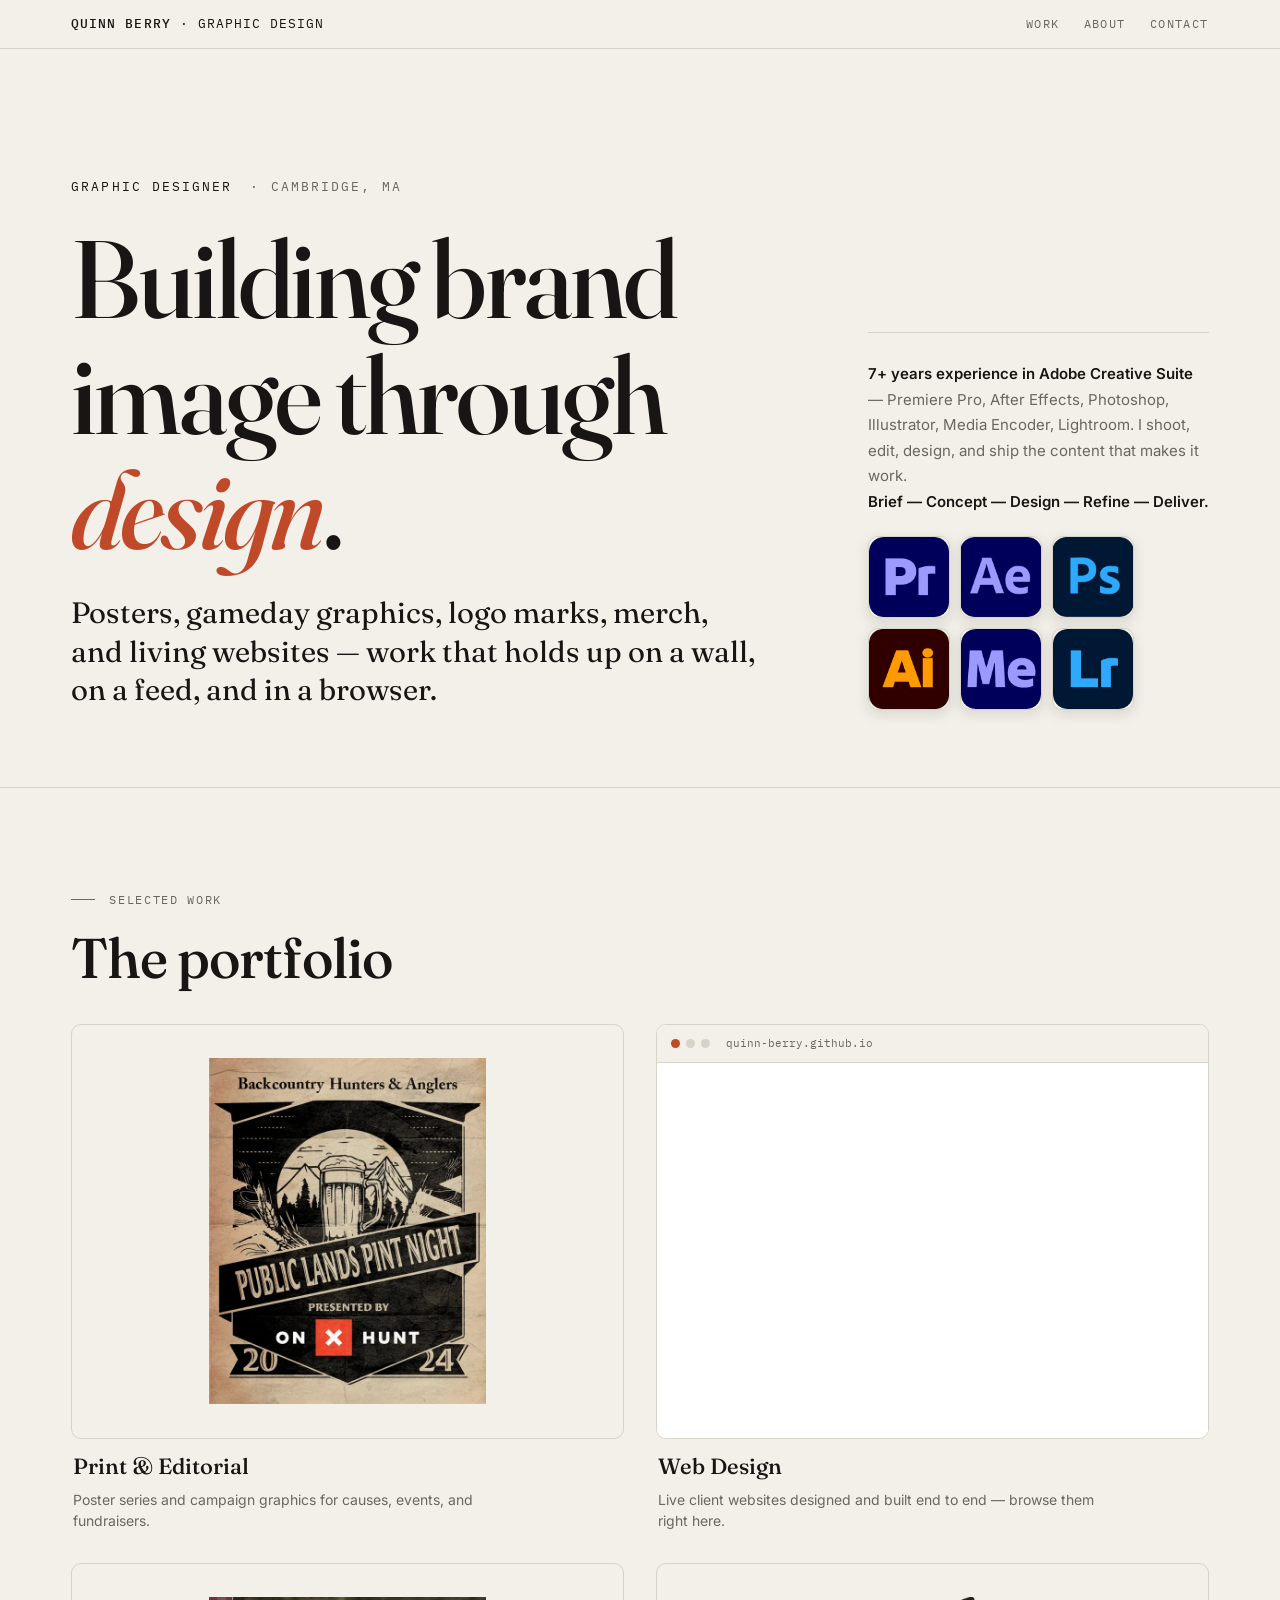
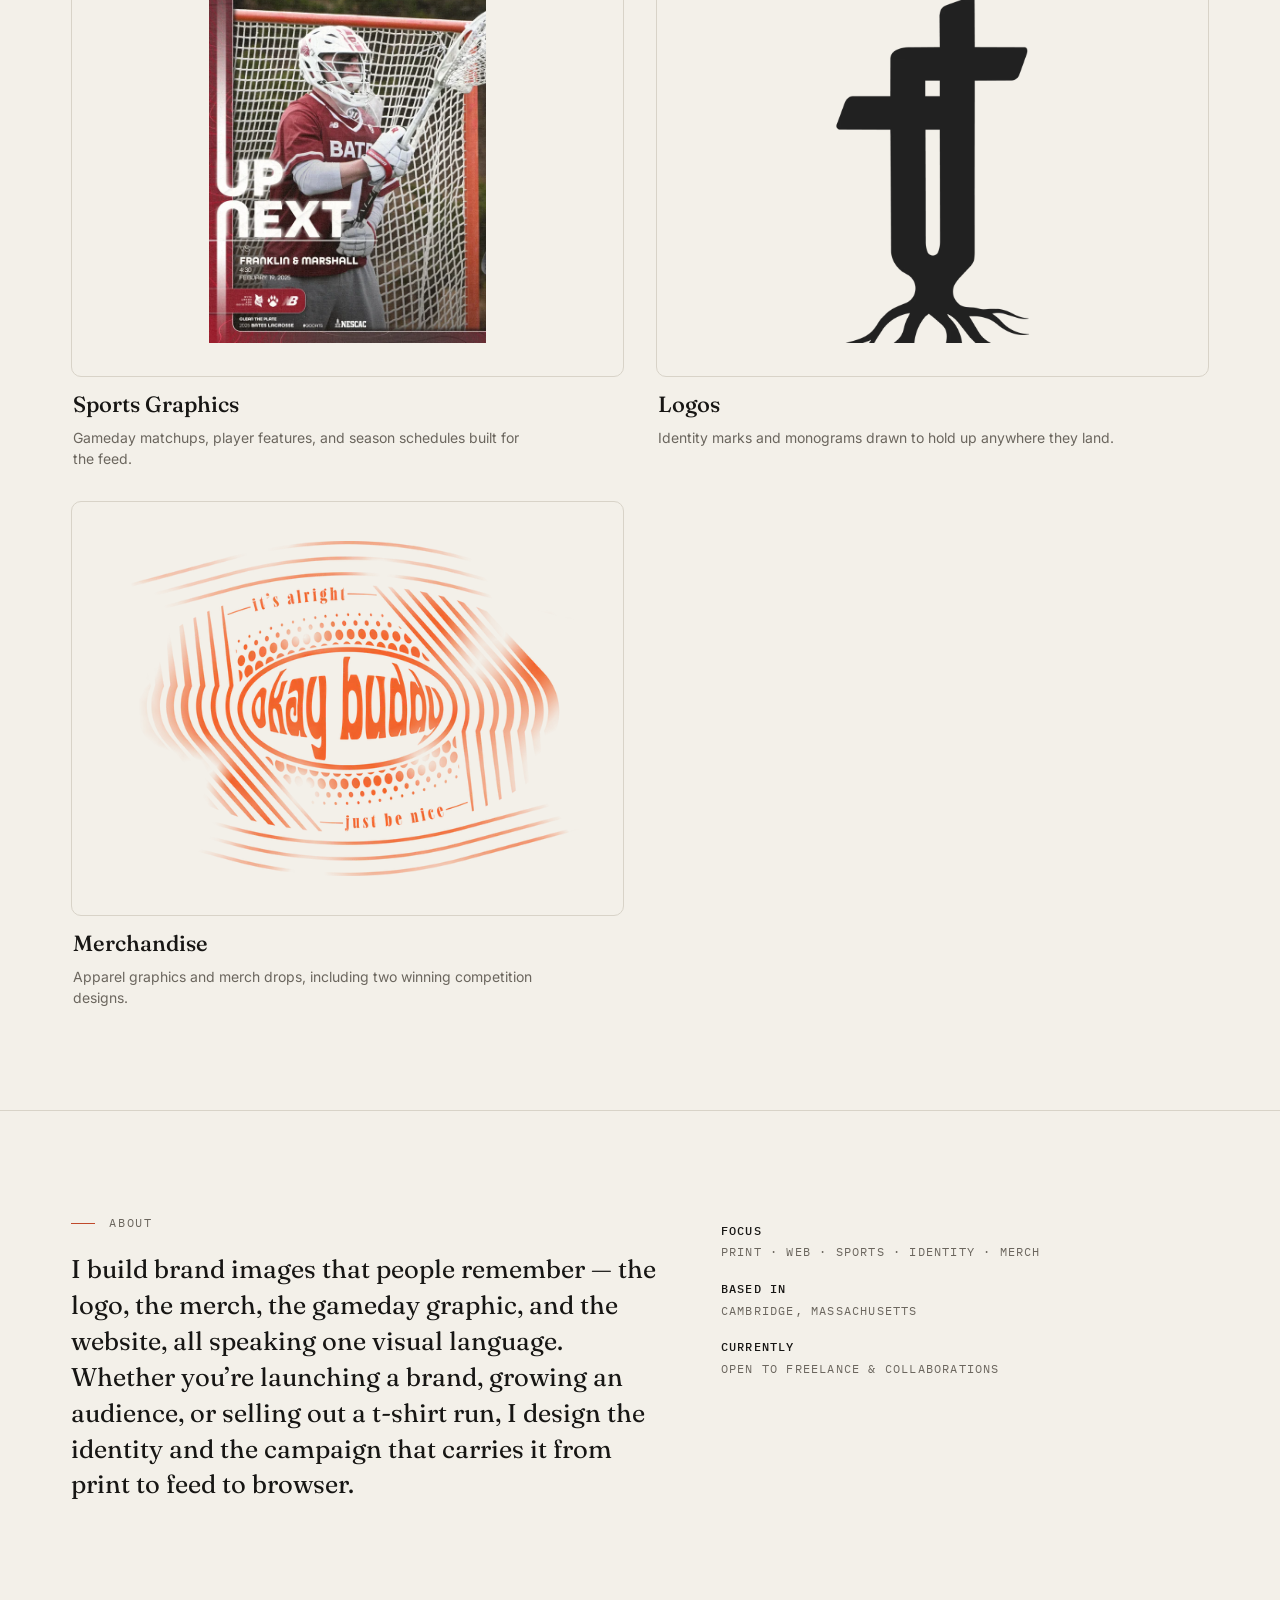
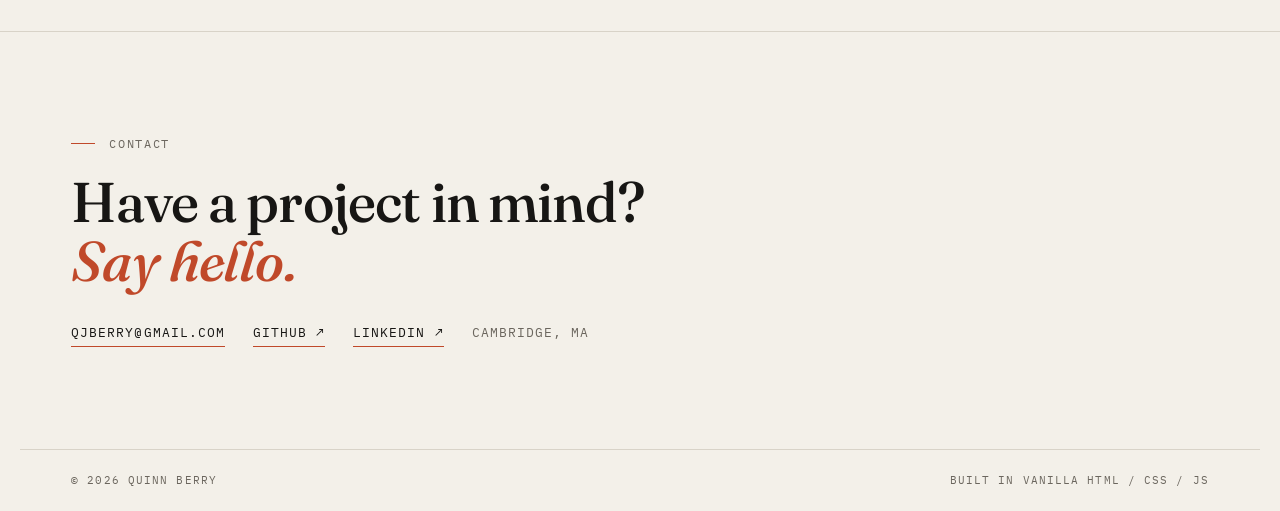
==== index.html @ 754480f3 "Hero panel workflow line describes design process Replaces the social-media line with the design wor" ====
<!doctype html>
<html lang="en">
<head>
<meta charset="utf-8">
<meta name="viewport" content="width=device-width, initial-scale=1">
<title>Quinn Berry — Graphic Design</title>
<meta name="description" content="Graphic design portfolio of Quinn Berry — print &amp; editorial, live websites, sports graphics, logos, and merchandise. Based in Cambridge, MA.">

<meta property="og:type" content="website">
<meta property="og:title" content="Quinn Berry — Graphic Design">
<meta property="og:description" content="Print &amp; editorial, live websites, sports graphics, logos, and merchandise. Based in Cambridge, MA.">
<meta property="og:url" content="https://quinn-berry.github.io/Quinn-Berry-Graphic-Design/">
<meta property="og:image" content="https://quinn-berry.github.io/Quinn-Berry-Graphic-Design/images/03-sports-graphics/sports-gameday-matchup-01.png">
<meta name="twitter:card" content="summary_large_image">

<link rel="icon" href="data:image/svg+xml,%3Csvg xmlns='http://www.w3.org/2000/svg' viewBox='0 0 64 64'%3E%3Crect width='64' height='64' rx='12' fill='%23171614'/%3E%3Ctext x='32' y='44' font-family='Georgia,serif' font-size='36' fill='%23F3F0E9' text-anchor='middle'%3EQ%3C/text%3E%3C/svg%3E">

<link rel="preconnect" href="https://fonts.googleapis.com">
<link rel="preconnect" href="https://fonts.gstatic.com" crossorigin>
<link href="https://fonts.googleapis.com/css2?family=Fraunces:opsz,wght@9..144,400;9..144,500;9..144,600&family=IBM+Plex+Mono:wght@400;500&family=Inter:wght@400;500;600&display=swap" rel="stylesheet">
<link rel="stylesheet" href="css/style.css">
</head>
<body>

<header class="nav">
  <div class="wrap nav__inner">
    <a class="nav__brand" href="#top"><b>Quinn Berry</b><span class="nav__brand-sub"> · Graphic Design</span></a>
    <nav class="nav__links" aria-label="Site">
      <a href="#work">Work</a>
      <a href="#about">About</a>
      <a href="#contact">Contact</a>
    </nav>
  </div>
</header>

<main id="top">

  <section class="hero wrap">
    <div class="hero__intro">
      <p class="hero__tagline"><span>Graphic Designer</span> · Cambridge, MA</p>
      <h1>Building brand image through <em>design</em>.</h1>
      <p class="hero__lede">Posters, gameday graphics, logo marks, merch, and living
      websites — work that holds up on a wall, on a feed, and in a browser.</p>
    </div>

    <aside class="adobe reveal" aria-label="Adobe Creative Suite experience">
      <p class="adobe__text"><strong>7+ years experience in Adobe Creative
      Suite</strong> — Premiere Pro, After Effects, Photoshop, Illustrator, Media
      Encoder, Lightroom. I shoot, edit, design, and ship the content that makes
      it work.<br><strong>Brief — Concept — Design — Refine — Deliver.</strong></p>
      <ul class="adobe__logos">
        <li><img src="assets/adobe/premiere_pro.jpeg" alt="Adobe Premiere Pro" width="82" height="82" loading="lazy"></li>
        <li><img src="assets/adobe/after_effects.jpeg" alt="Adobe After Effects" width="82" height="82" loading="lazy"></li>
        <li><img src="assets/adobe/photoshop.jpeg" alt="Adobe Photoshop" width="82" height="82" loading="lazy"></li>
        <li><img src="assets/adobe/illustrator.jpeg" alt="Adobe Illustrator" width="82" height="82" loading="lazy"></li>
        <li><img src="assets/adobe/media_encoder.jpeg" alt="Adobe Media Encoder" width="82" height="82" loading="lazy"></li>
        <li><img src="assets/adobe/lightroom.jpeg" alt="Adobe Lightroom" width="82" height="82" loading="lazy"></li>
      </ul>
    </aside>
  </section>

  <section class="work" id="work">
    <div class="wrap">
      <p class="eyebrow">Selected Work</p>
      <h2>The portfolio</h2>
      <div class="cat-grid" id="grid"></div>
      <div class="panel" id="category-panel" hidden></div>
    </div>
  </section>

  <section class="about" id="about">
    <div class="wrap about__grid">
      <div>
        <p class="eyebrow">About</p>
        <p class="about__text reveal">I build brand images that people remember —
        the logo, the merch, the gameday graphic, and the website, all speaking
        one visual language. Whether you’re launching a brand, growing an
        audience, or selling out a t-shirt run, I design the identity and the
        campaign that carries it from print to feed to browser.</p>
      </div>
      <div class="about__facts reveal">
        <div><b>Focus</b> Print · Web · Sports · Identity · Merch</div>
        <div><b>Based in</b> Cambridge, Massachusetts</div>
        <div><b>Currently</b> Open to freelance &amp; collaborations</div>
      </div>
    </div>
  </section>

  <section class="contact" id="contact">
    <div class="wrap">
      <p class="eyebrow">Contact</p>
      <h2 class="reveal">Have a project in mind? <em>Say hello.</em></h2>
      <div class="contact__links reveal">
        <a href="mailto:qjberry@gmail.com">qjberry@gmail.com</a>
        <a href="https://github.com/Quinn-Berry" target="_blank" rel="noopener">GitHub ↗</a>
        <a href="https://linkedin.com/in/quinn-berry" target="_blank" rel="noopener">LinkedIn ↗</a>
        <span class="contact__loc">Cambridge, MA</span>
      </div>
    </div>
  </section>

</main>

<footer class="footer wrap">
  <span>© 2026 Quinn Berry</span>
  <span>Built in vanilla HTML / CSS / JS</span>
</footer>

<script src="js/shared.js"></script>
<script src="js/main.js"></script>
</body>
</html>
---- css/style.css ----
/* ============================================================
   Quinn Berry — Graphic Design portfolio
   All colour / type / spacing decisions live in :root.
   ============================================================ */

:root {
  --bg:        #F3F0E9;
  --ink:       #171614;
  --accent:    #C0492A;
  --muted:     #6B665E;
  --hairline:  #D8D3C8;
  --dark-bg:   #14110E;
  --dark-ink:  #EDE7DA;

  --display: "Fraunces", Georgia, serif;
  --body:    "Inter", system-ui, -apple-system, sans-serif;
  --mono:    "IBM Plex Mono", ui-monospace, Menlo, monospace;

  --maxw: 1240px;
  --gutter: clamp(20px, 4vw, 56px);
  --sec-pad: clamp(56px, 8vw, 110px);

  --radius: 10px;
}

*, *::before, *::after { box-sizing: border-box; }

html { scroll-behavior: smooth; }

body {
  margin: 0;
  background: var(--bg);
  color: var(--ink);
  font-family: var(--body);
  font-size: 16px;
  line-height: 1.55;
  -webkit-font-smoothing: antialiased;
  text-rendering: optimizeLegibility;
}

::selection { background: var(--accent); color: var(--bg); }

img { max-width: 100%; display: block; }

a { color: inherit; text-decoration: none; }

a:focus-visible,
button:focus-visible {
  outline: 2px solid var(--accent);
  outline-offset: 3px;
  border-radius: 2px;
}

.wrap {
  max-width: var(--maxw);
  margin: 0 auto;
  padding-left: var(--gutter);
  padding-right: var(--gutter);
}

h1, h2, h3 {
  font-family: var(--display);
  font-weight: 500;
  letter-spacing: -0.015em;
  line-height: 1.05;
  margin: 0;
}

h1 { font-size: clamp(44px, 9vw, 110px); letter-spacing: -0.025em; }
h2 { font-size: clamp(32px, 4.4vw, 56px); }
h3 { font-size: clamp(21px, 2.3vw, 28px); }

p { margin: 0 0 1em; }

.eyebrow {
  font-family: var(--mono);
  font-size: 12px;
  letter-spacing: 0.14em;
  text-transform: uppercase;
  color: var(--muted);
  margin: 0 0 20px;
  display: flex;
  align-items: center;
  gap: 14px;
}

.eyebrow::before {
  content: "";
  display: inline-block;
  width: 24px;
  height: 1px;
  background: var(--accent);
}

/* ---------- nav ---------- */

.nav {
  position: sticky;
  top: 0;
  z-index: 50;
  background: rgba(243, 240, 233, 0.88);
  -webkit-backdrop-filter: blur(10px);
  backdrop-filter: blur(10px);
  border-bottom: 1px solid var(--hairline);
}

.nav__inner {
  display: flex;
  align-items: center;
  justify-content: space-between;
  padding-top: 14px;
  padding-bottom: 14px;
}

.nav__brand {
  font-family: var(--mono);
  font-size: 13px;
  letter-spacing: 0.08em;
  text-transform: uppercase;
}

.nav__brand b { font-weight: 500; }

.nav__links {
  display: flex;
  gap: 24px;
  font-family: var(--mono);
  font-size: 12px;
  letter-spacing: 0.12em;
  text-transform: uppercase;
  color: var(--muted);
}

.nav__links a:hover { color: var(--ink); }

/* ---------- hero ---------- */

.hero {
  padding-top: clamp(56px, 10vw, 130px);
  padding-bottom: clamp(40px, 6vw, 80px);
  display: grid;
  grid-template-columns: minmax(0, 1fr) clamp(290px, 30%, 400px);
  gap: clamp(32px, 5vw, 64px);
  align-items: end;
}

@media (max-width: 900px) {
  .hero { grid-template-columns: 1fr; align-items: start; }
}

.hero__tagline {
  font-family: var(--mono);
  font-size: 13px;
  letter-spacing: 0.16em;
  text-transform: uppercase;
  color: var(--muted);
  margin-bottom: 24px;
  display: flex;
  gap: 18px;
  flex-wrap: wrap;
}

.hero__tagline span { color: var(--ink); }

.hero h1 { margin-bottom: 26px; max-width: 12ch; }

.hero h1 em { font-style: italic; color: var(--accent); }

.hero__lede {
  font-family: var(--display);
  font-size: clamp(20px, 2.3vw, 30px);
  font-weight: 400;
  line-height: 1.32;
  max-width: 36ch;
  margin-bottom: 0;
}

/* ---------- hero: Adobe Creative Suite panel ---------- */

.adobe {
  border-top: 1px solid var(--hairline);
  padding-top: 28px;
}

.adobe__text {
  font-size: 15px;
  line-height: 1.7;
  color: var(--muted);
  margin-bottom: 22px;
}

.adobe__text strong { color: var(--ink); font-weight: 600; }

.adobe__logos {
  display: grid;
  grid-template-columns: repeat(3, 82px);
  gap: 10px;
  margin: 0;
  padding: 0;
  list-style: none;
}

.adobe__logos li {
  width: 82px;
  height: 82px;
  border-radius: 10px;
  overflow: hidden;
  border: 1px solid var(--hairline);
  box-shadow: 0 4px 14px rgba(23, 22, 20, 0.12);
}

.adobe__logos img { width: 100%; height: 100%; object-fit: cover; }

@media (max-width: 400px) {
  .adobe__logos { grid-template-columns: repeat(3, 1fr); }
  .adobe__logos li { width: auto; height: auto; aspect-ratio: 1; }
}

/* ---------- work / category grid ---------- */

.work { padding: var(--sec-pad) 0; border-top: 1px solid var(--hairline); }

.cat-grid {
  display: grid;
  grid-template-columns: repeat(2, 1fr);
  gap: clamp(18px, 2.5vw, 36px);
  margin-top: 36px;
}

@media (max-width: 640px) { .cat-grid { grid-template-columns: 1fr; } }

.cat-tile__btn {
  display: block;
  width: 100%;
  padding: 0;
  background: none;
  border: 0;
  font: inherit;
  color: inherit;
  text-align: left;
  cursor: pointer;
}

.cat-tile__btn .tile__media { aspect-ratio: 4 / 3; }

.cat-tile__btn:hover .tile__media,
.cat-tile__btn.is-open .tile__media { border-color: var(--ink); }

.cat-tile__btn.is-open .tile__media { box-shadow: 0 0 0 1px var(--ink); }

.cat-tile__meta { padding: 10px 2px 0; }

.cat-tile__meta .tile__title { display: block; font-size: 22px; }

.tile__caption {
  display: block;
  color: var(--muted);
  font-size: 14px;
  line-height: 1.5;
  margin-top: 6px;
  max-width: 52ch;
}

.cat-tile__media--web { overflow: hidden; }

.cat-tile__media--web .site-frame {
  position: absolute;
  inset: 0;
  border: 0;
  border-radius: 0;
}

.cat-tile__media--web .site-frame__viewport { height: calc(100% - 36px); }

/* ---------- expandable category panel ---------- */

.panel {
  margin-top: clamp(20px, 3vw, 36px);
  border: 1px solid var(--hairline);
  border-radius: var(--radius);
  padding: clamp(20px, 3.5vw, 44px);
  min-height: 55vh;
  background: rgba(255, 255, 255, 0.35);
}

.panel__head {
  display: flex;
  align-items: baseline;
  justify-content: space-between;
  gap: 16px;
  margin-bottom: clamp(20px, 3vw, 36px);
}

.panel__close {
  font-family: var(--mono);
  font-size: 12px;
  letter-spacing: 0.1em;
  text-transform: uppercase;
  color: var(--muted);
  background: none;
  border: 1px solid var(--hairline);
  border-radius: 999px;
  padding: 7px 14px;
  cursor: pointer;
  transition: color 0.2s ease, border-color 0.2s ease;
}

.panel__close:hover { color: var(--ink); border-color: var(--ink); }

.panel__project { margin: 0 0 clamp(32px, 5vw, 56px); }

.panel__project:last-child { margin-bottom: 0; }

.panel__project h4 {
  font-family: var(--display);
  font-weight: 500;
  font-size: clamp(20px, 2.2vw, 26px);
  margin: 0 0 6px;
}

.panel__project .tile__blurb { font-size: 15px; max-width: 60ch; margin: 0 0 6px; }

.panel__project .visit-link { display: inline-block; margin: 4px 0 10px; }

.panel__project .site-frame { margin-top: 12px; }

.panel__images {
  display: grid;
  grid-template-columns: repeat(auto-fill, minmax(min(300px, 100%), 1fr));
  gap: clamp(12px, 2vw, 22px);
  margin-top: 14px;
}

.panel__images--single { grid-template-columns: minmax(0, 640px); }

/* keep tall portrait pieces from towering over the panel */
.panel__images .gallery__item img {
  max-height: 56vh;
  width: auto;
  max-width: 100%;
  margin: 0 auto;
}

.panel__images--single .gallery__item img { max-height: 70vh; }

/* projects marked pad: true get a margin cushion inside the card */
.panel__images .gallery__item--pad img { max-height: 52vh; }

/* extreme formats inside multi-image panels */
.panel__images .gallery__item--tallratio img { max-height: 28vh; }

.panel__images .gallery__item--wide { grid-column: 1 / -1; }

.panel__images .gallery__item--wide img { width: 100%; max-height: 44vh; object-fit: contain; }

.tile { position: relative; }

.tile__media {
  position: relative;
  border: 1px solid var(--hairline);
  border-radius: var(--radius);
  overflow: hidden;
  aspect-ratio: 4 / 3;
  background: transparent;
  transition: border-color 0.25s ease;
}

.tile:hover .tile__media { border-color: var(--muted); }

.tile__media--dark { background: var(--dark-bg); border-color: var(--dark-bg); }

/* flush covers fill the tile edge-to-edge instead of sitting in the inset */
.tile__media--flush img {
  top: 0;
  left: 0;
  width: 100%;
  height: 100%;
}

.tile__media img {
  position: absolute;
  top: 8%;
  left: 8%;
  width: 84%;
  height: 84%;
  object-fit: contain;
  transition: transform 0.4s ease;
}

.tile:hover .tile__media img,
.cat-tile__btn:hover .tile__media img { transform: scale(1.03); }

.tile__meta {
  display: flex;
  align-items: baseline;
  justify-content: space-between;
  gap: 14px;
  padding: 12px 2px 0;
}

.tile__title {
  font-family: var(--display);
  font-size: 18px;
  font-weight: 500;
}

.tile__cat {
  font-family: var(--mono);
  font-size: 11px;
  letter-spacing: 0.12em;
  text-transform: uppercase;
  color: var(--muted);
  white-space: nowrap;
}

/* ---------- browser-framed live site embeds ---------- */

.site-frame {
  border: 1px solid var(--hairline);
  border-radius: var(--radius);
  overflow: hidden;
  background: #fff;
  transition: border-color 0.25s ease;
}

.cat-tile__btn:hover .site-frame { border-color: var(--muted); }

.site-frame__bar {
  display: flex;
  align-items: center;
  gap: 6px;
  padding: 10px 14px;
  background: var(--bg);
  border-bottom: 1px solid var(--hairline);
}

.site-frame__dot {
  width: 9px;
  height: 9px;
  border-radius: 50%;
  background: var(--hairline);
}

.site-frame__dot:first-child { background: var(--accent); }

.site-frame__url {
  font-family: var(--mono);
  font-size: 11px;
  color: var(--muted);
  margin-left: 10px;
  overflow: hidden;
  text-overflow: ellipsis;
  white-space: nowrap;
}

.site-frame__viewport {
  position: relative;
  overflow: hidden;
  height: clamp(280px, 42vw, 520px);
}

.site-frame__viewport iframe {
  position: absolute;
  top: 0;
  left: 0;
  width: 1280px;
  height: 3200px;
  border: 0;
  pointer-events: none;
  transform-origin: 0 0;
  transform: scale(var(--s, 0.4)) translateY(0);
  transition: transform 2.2s cubic-bezier(0.3, 0, 0.35, 1);
  background: #fff;
}

.cat-tile__btn:hover .site-frame__viewport iframe,
.site-frame--hoverpan:hover .site-frame__viewport iframe {
  transform: scale(var(--s, 0.4)) translateY(calc(var(--pan, 0) * -1px));
}

/* interactive variant (detail page): real scrolling inside the frame */
.site-frame--live .site-frame__viewport { height: min(72vh, 760px); }
.site-frame--live .site-frame__viewport iframe {
  pointer-events: auto;
  transition: none;
}

.site-frame__fallback {
  display: grid;
  place-items: center;
  gap: 8px;
  padding: 48px 24px;
  text-align: center;
  min-height: 280px;
}

.site-frame__fallback p { color: var(--muted); margin: 0; }

.tile--web .tile__meta { align-items: center; }

.tile__blurb {
  color: var(--muted);
  font-size: 14px;
  margin: 4px 0 0;
}

.visit-link {
  font-family: var(--mono);
  font-size: 12px;
  letter-spacing: 0.1em;
  text-transform: uppercase;
  color: var(--ink);
  border-bottom: 1px solid var(--accent);
  padding-bottom: 2px;
  white-space: nowrap;
  position: relative;
  z-index: 1;
}

.visit-link:hover { color: var(--accent); }

/* ---------- about ---------- */

.about { padding: var(--sec-pad) 0; border-top: 1px solid var(--hairline); }

.about__grid {
  display: grid;
  grid-template-columns: 1.2fr 1fr;
  gap: clamp(28px, 5vw, 72px);
  align-items: start;
}

@media (max-width: 760px) { .about__grid { grid-template-columns: 1fr; } }

.about__text {
  font-family: var(--display);
  font-size: clamp(19px, 2vw, 26px);
  line-height: 1.4;
  max-width: 40ch;
}

.about__facts {
  font-family: var(--mono);
  font-size: 12px;
  letter-spacing: 0.1em;
  text-transform: uppercase;
  color: var(--muted);
  display: grid;
  gap: 18px;
  padding-top: 8px;
}

.about__facts b { display: block; color: var(--ink); font-weight: 500; margin-bottom: 3px; }

/* ---------- contact ---------- */

.contact { padding: var(--sec-pad) 0; border-top: 1px solid var(--hairline); }

.contact h2 { max-width: 16ch; margin-bottom: 32px; }

.contact h2 em { font-style: italic; color: var(--accent); }

.contact__links {
  display: flex;
  flex-wrap: wrap;
  gap: 14px 28px;
  font-family: var(--mono);
  font-size: 13px;
  letter-spacing: 0.08em;
  text-transform: uppercase;
}

.contact__links a {
  border-bottom: 1px solid var(--accent);
  padding-bottom: 3px;
}

.contact__links a:hover { color: var(--accent); }

.contact__loc { color: var(--muted); }

/* ---------- footer ---------- */

.footer {
  border-top: 1px solid var(--hairline);
  padding-top: 22px;
  padding-bottom: 22px;
  font-family: var(--mono);
  font-size: 11px;
  letter-spacing: 0.1em;
  text-transform: uppercase;
  color: var(--muted);
  display: flex;
  justify-content: space-between;
  gap: 16px;
  flex-wrap: wrap;
}

/* ---------- project detail page ---------- */

.project-head { padding: clamp(40px, 7vw, 90px) 0 clamp(28px, 4vw, 48px); }

.back-link {
  font-family: var(--mono);
  font-size: 12px;
  letter-spacing: 0.1em;
  text-transform: uppercase;
  color: var(--muted);
  display: inline-block;
  margin-bottom: 28px;
}

.back-link:hover { color: var(--ink); }

.project-head h1 { font-size: clamp(38px, 6.5vw, 84px); max-width: 16ch; }

.project-head .tile__blurb { font-size: 16px; max-width: 60ch; margin-top: 14px; }

.project-head .visit-link { display: inline-block; margin-top: 20px; }

.gallery {
  display: grid;
  gap: clamp(18px, 3vw, 36px);
  padding-bottom: var(--sec-pad);
}

.gallery__item {
  border: 1px solid var(--hairline);
  border-radius: var(--radius);
  overflow: hidden;
  display: grid;
  place-items: center;
}

.gallery__item--dark { background: var(--dark-bg); border-color: var(--dark-bg); }

.gallery__item--pad { padding: clamp(20px, 4vw, 56px); }

/* tall images (full-page captures) scroll inside their box */
.gallery__item--tall { max-height: 80vh; overflow-y: auto; place-items: start; }

.gallery__item img { width: 100%; height: auto; }

.gallery__item--pad img { width: auto; max-width: 100%; max-height: 70vh; }

.project-nav {
  display: flex;
  justify-content: space-between;
  gap: 16px;
  border-top: 1px solid var(--hairline);
  padding: 28px 0 var(--sec-pad);
  font-family: var(--display);
  font-size: clamp(17px, 1.8vw, 22px);
}

.project-nav a:hover { color: var(--accent); }

.project-nav .dir {
  display: block;
  font-family: var(--mono);
  font-size: 11px;
  letter-spacing: 0.12em;
  text-transform: uppercase;
  color: var(--muted);
  margin-bottom: 6px;
}

.project-nav .next { text-align: right; margin-left: auto; }

/* ---------- reveal on scroll ---------- */

.reveal {
  opacity: 0;
  transform: translateY(16px);
  transition: opacity 0.6s ease, transform 0.6s ease;
}

.reveal.is-in { opacity: 1; transform: none; }

@media (prefers-reduced-motion: reduce) {
  html { scroll-behavior: auto; }
  .reveal { opacity: 1; transform: none; transition: none; }
  .site-frame__viewport iframe { transition: none; }
  .tile:hover .tile__media img { transform: none; }
}

/* ---------- small screens ---------- */

@media (max-width: 560px) {
  .nav__brand-sub { display: none; }
}

@media (max-width: 420px) {
  .nav__links { gap: 14px; font-size: 11px; }
  .tile__meta { flex-direction: column; gap: 2px; }
}
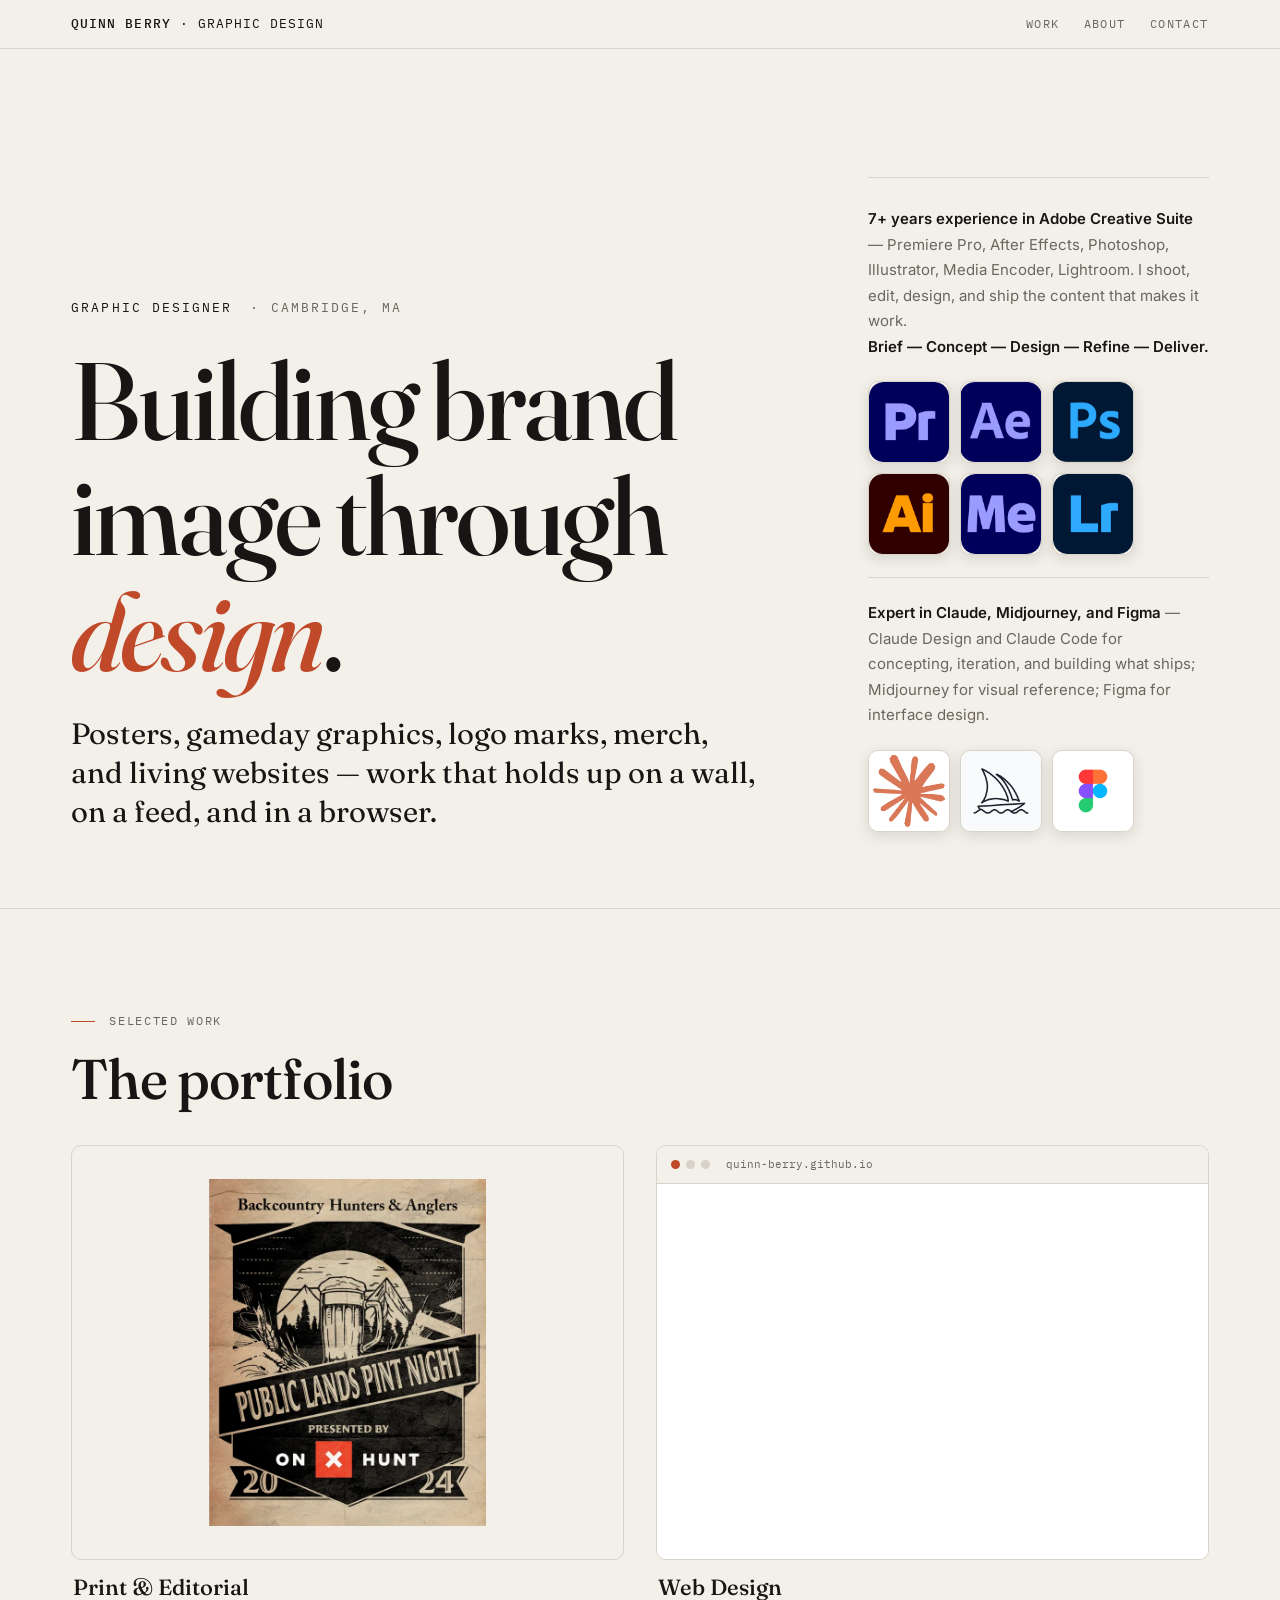
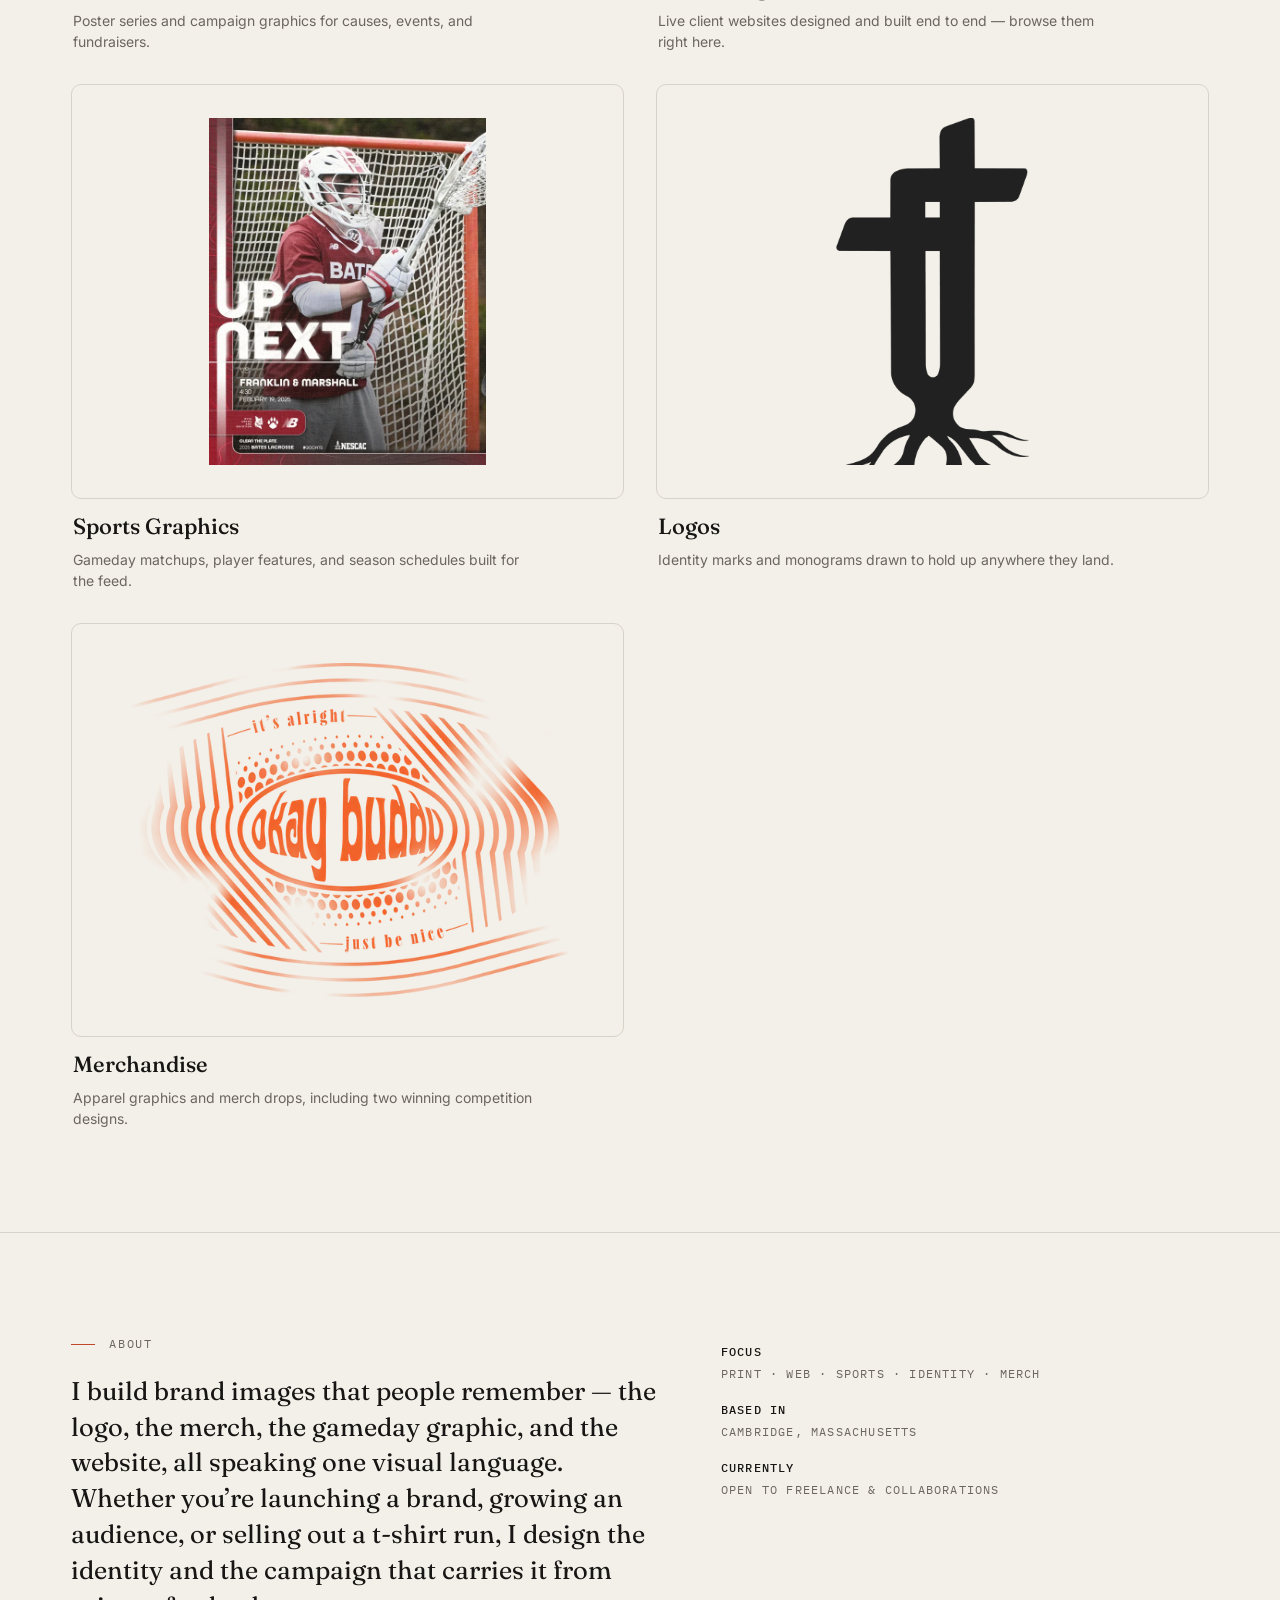
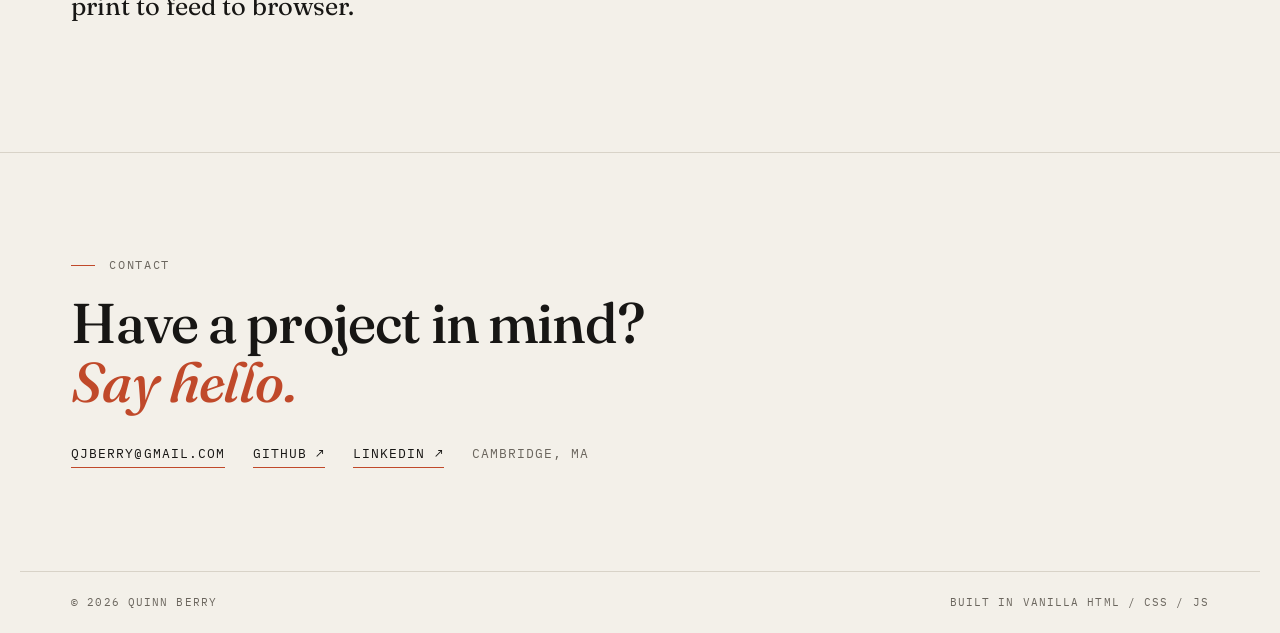
==== commit 59c24f10: "Add Claude, Midjourney and Figma to the tools panel One "Expert in" group under the Adobe row, divid" ====
--- a/index.html
+++ b/index.html
@@ -43,7 +43,7 @@
       websites — work that holds up on a wall, on a feed, and in a browser.</p>
     </div>
 
-    <aside class="adobe reveal" aria-label="Adobe Creative Suite experience">
+    <aside class="adobe reveal" aria-label="Software experience">
       <p class="adobe__text"><strong>7+ years experience in Adobe Creative
       Suite</strong> — Premiere Pro, After Effects, Photoshop, Illustrator, Media
       Encoder, Lightroom. I shoot, edit, design, and ship the content that makes
@@ -56,6 +56,18 @@
         <li><img src="assets/adobe/media_encoder.jpeg" alt="Adobe Media Encoder" width="82" height="82" loading="lazy"></li>
         <li><img src="assets/adobe/lightroom.jpeg" alt="Adobe Lightroom" width="82" height="82" loading="lazy"></li>
       </ul>
+
+      <div class="adobe__group">
+        <p class="adobe__text"><strong>Expert in Claude, Midjourney, and
+        Figma</strong> — Claude Design and Claude Code for concepting, iteration,
+        and building what ships; Midjourney for visual reference; Figma for
+        interface design.</p>
+        <ul class="adobe__logos">
+          <li><img src="assets/tools/claude.png" alt="Claude" width="82" height="82" loading="lazy"></li>
+          <li><img src="assets/tools/midjourney.png" alt="Midjourney" width="82" height="82" loading="lazy"></li>
+          <li><img src="assets/tools/figma.png" alt="Figma" width="82" height="82" loading="lazy"></li>
+        </ul>
+      </div>
     </aside>
   </section>
 
--- a/css/style.css
+++ b/css/style.css
@@ -210,6 +210,14 @@
 }
 
 .adobe__logos img { width: 100%; height: 100%; object-fit: cover; }
+
+/* Each further toolset is divided off by the same hairline that opens the
+   panel, so the three read as one stack rather than three separate cards. */
+.adobe__group {
+  border-top: 1px solid var(--hairline);
+  margin-top: 22px;
+  padding-top: 22px;
+}
 
 @media (max-width: 400px) {
   .adobe__logos { grid-template-columns: repeat(3, 1fr); }
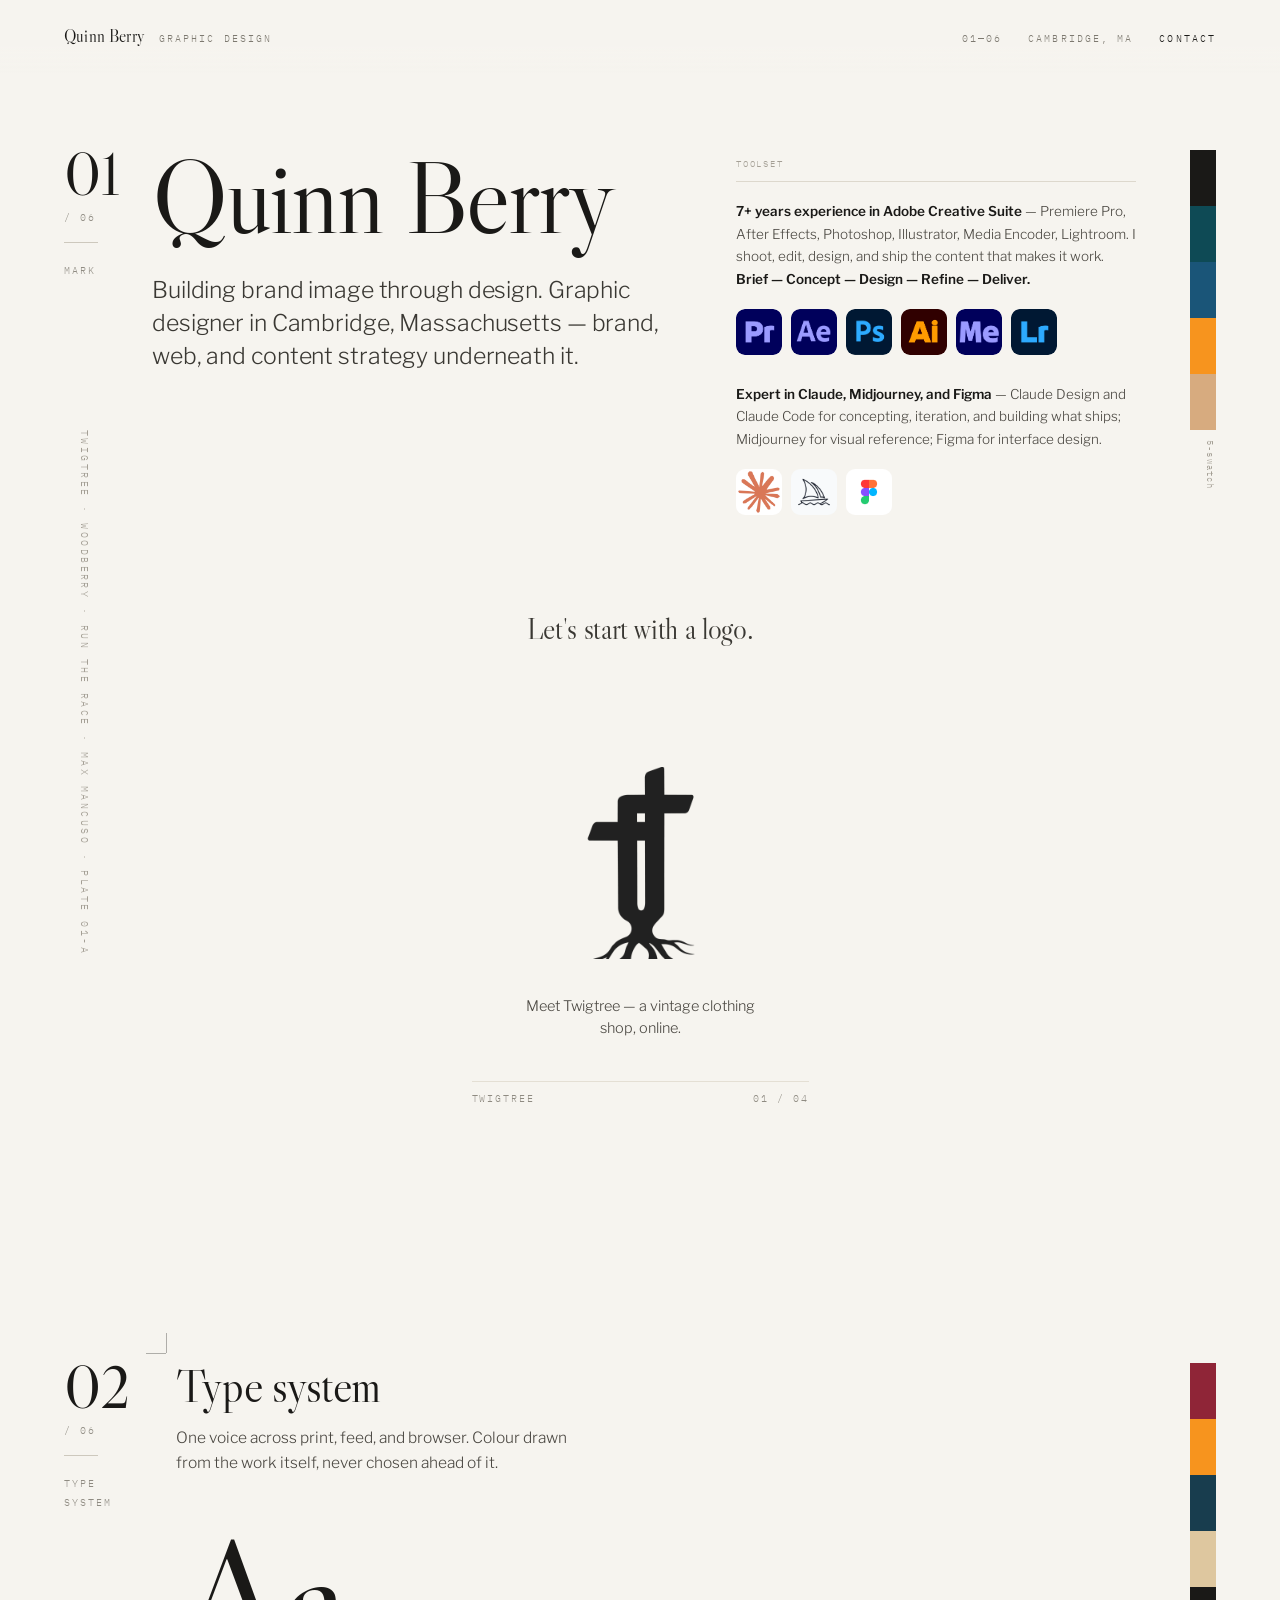
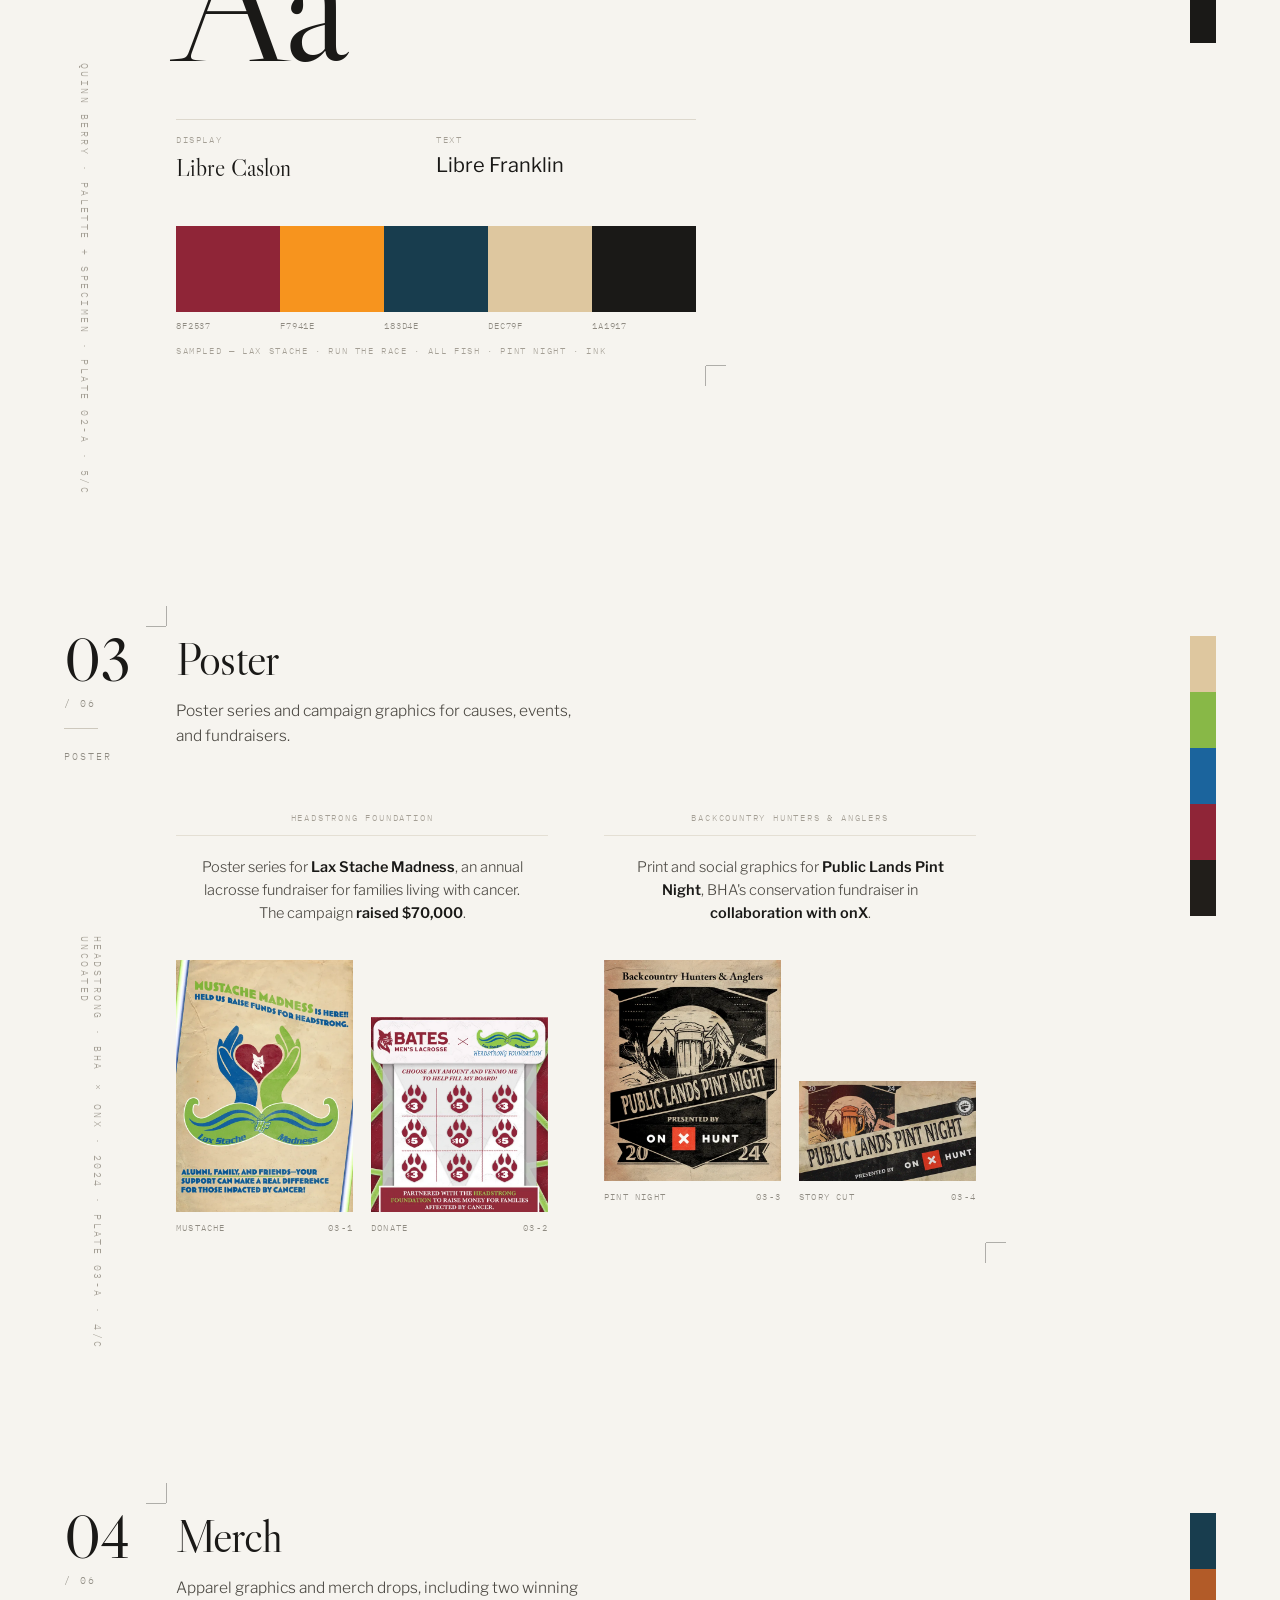
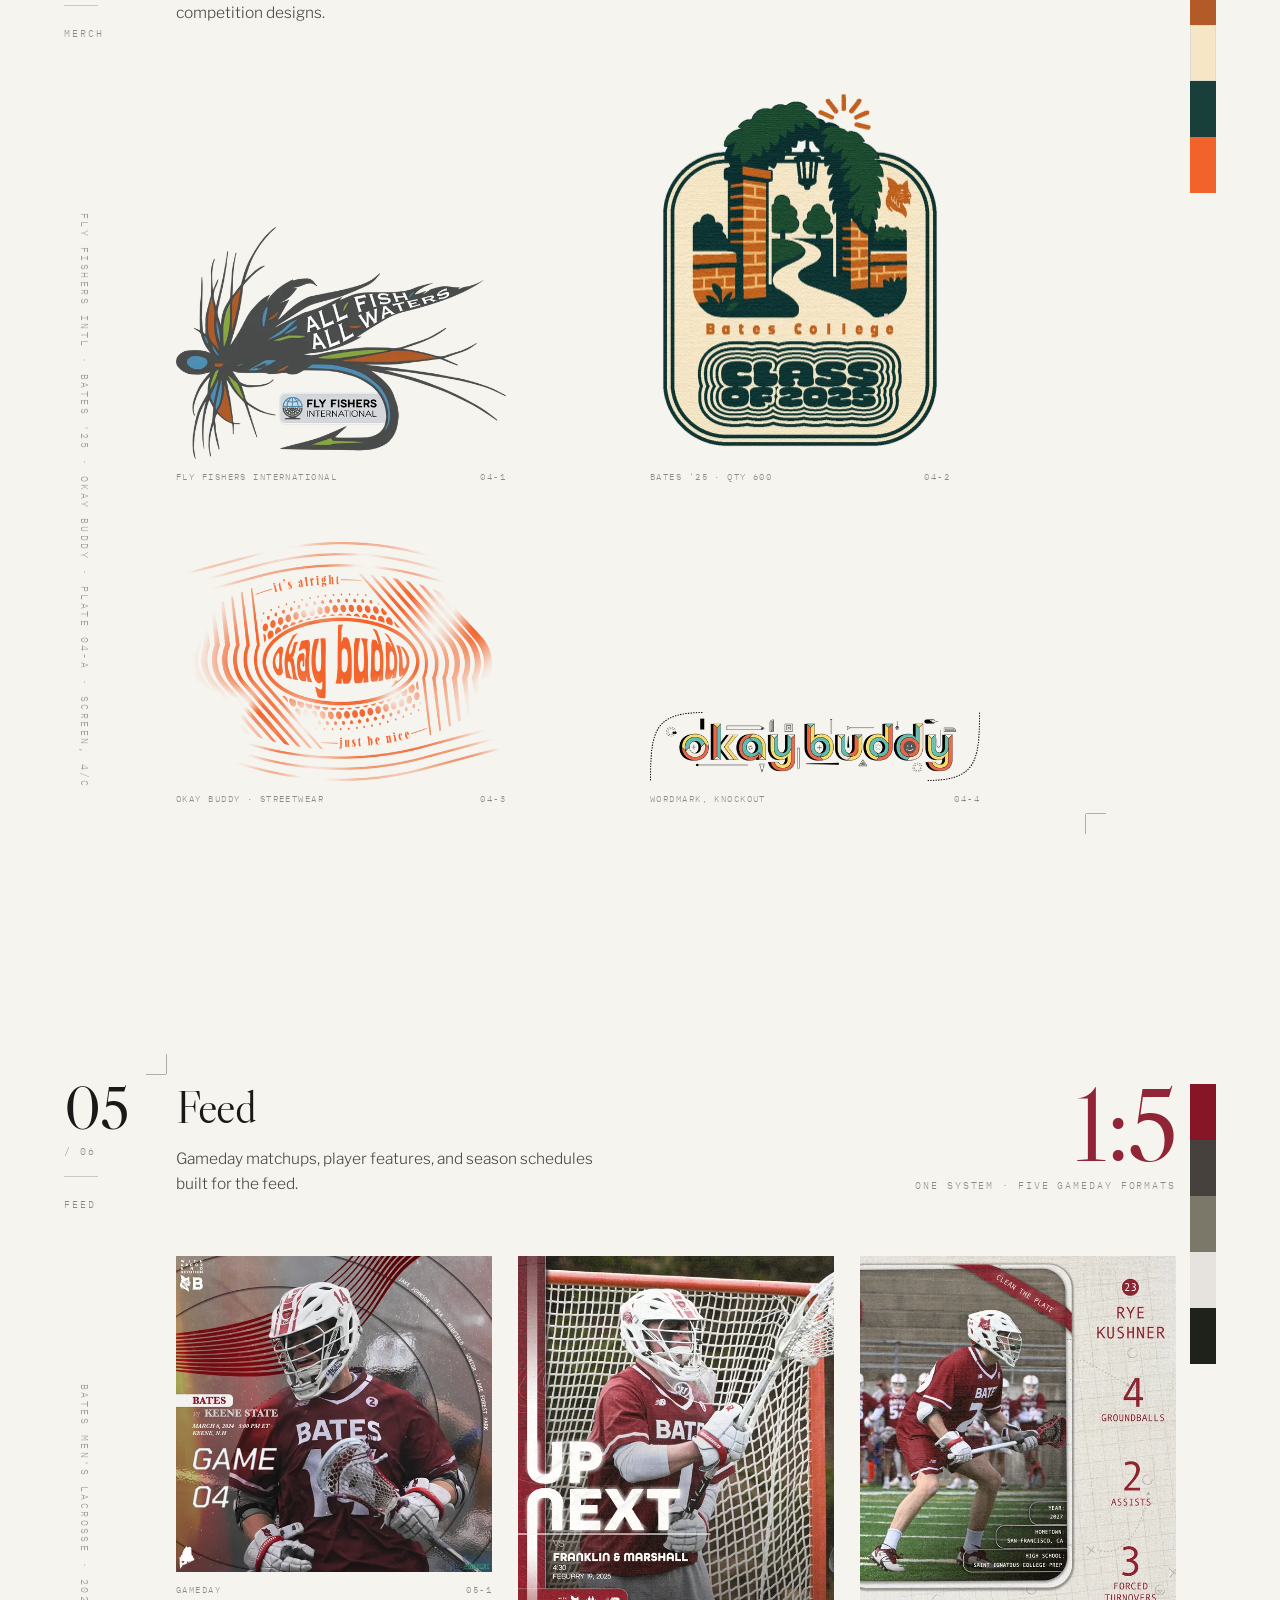
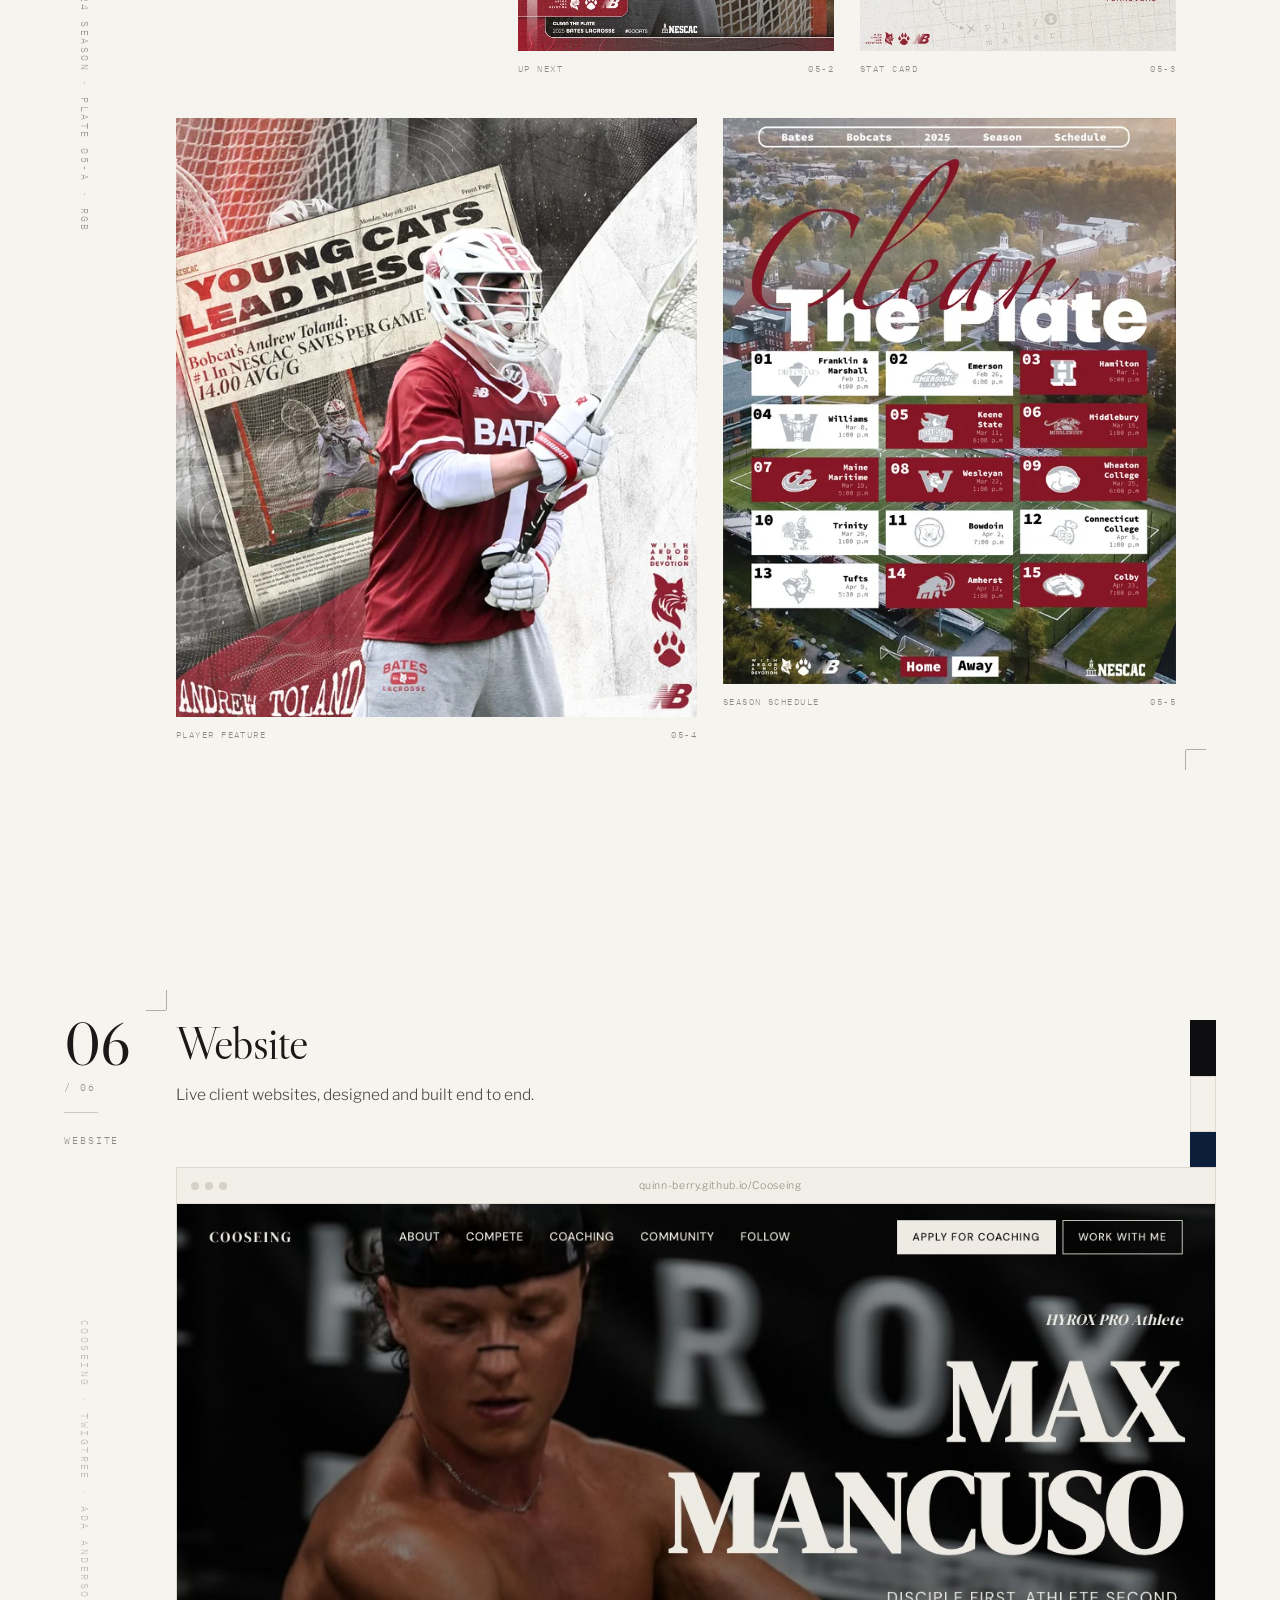
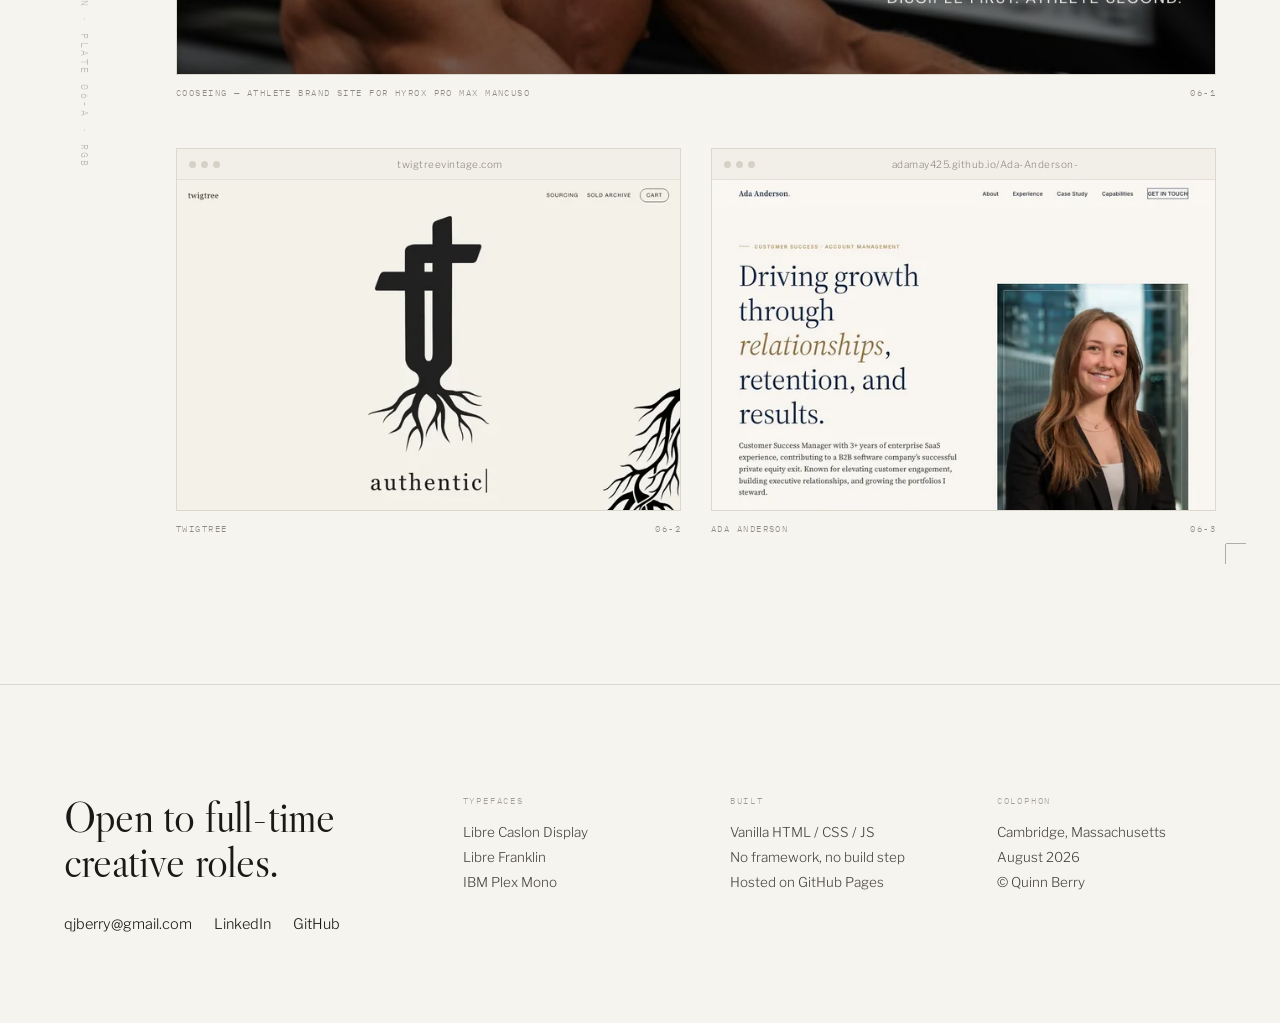
==== commit 4f254554: "Rebuild the site as a numbered editorial press sheet Replaces the category-grid homepage with a six-" ====
--- a/index.html
+++ b/index.html
@@ -13,112 +13,393 @@
 <meta property="og:image" content="https://quinn-berry.github.io/Quinn-Berry-Graphic-Design/images/03-sports-graphics/sports-gameday-matchup-01.png">
 <meta name="twitter:card" content="summary_large_image">
 
-<link rel="icon" href="data:image/svg+xml,%3Csvg xmlns='http://www.w3.org/2000/svg' viewBox='0 0 64 64'%3E%3Crect width='64' height='64' rx='12' fill='%23171614'/%3E%3Ctext x='32' y='44' font-family='Georgia,serif' font-size='36' fill='%23F3F0E9' text-anchor='middle'%3EQ%3C/text%3E%3C/svg%3E">
+<link rel="icon" type="image/png" sizes="32x32" href="assets/favicon-32.png">
+<link rel="apple-touch-icon" sizes="180x180" href="assets/favicon-180.png">
 
 <link rel="preconnect" href="https://fonts.googleapis.com">
 <link rel="preconnect" href="https://fonts.gstatic.com" crossorigin>
-<link href="https://fonts.googleapis.com/css2?family=Fraunces:opsz,wght@9..144,400;9..144,500;9..144,600&family=IBM+Plex+Mono:wght@400;500&family=Inter:wght@400;500;600&display=swap" rel="stylesheet">
-<link rel="stylesheet" href="css/style.css">
+<link href="https://fonts.googleapis.com/css2?family=Libre+Caslon+Display&family=Libre+Franklin:wght@300;400;500;600&family=IBM+Plex+Mono:wght@400;500&display=swap" rel="stylesheet">
+<link rel="stylesheet" href="css/site.css">
 </head>
 <body>
 
 <header class="nav">
-  <div class="wrap nav__inner">
-    <a class="nav__brand" href="#top"><b>Quinn Berry</b><span class="nav__brand-sub"> · Graphic Design</span></a>
-    <nav class="nav__links" aria-label="Site">
-      <a href="#work">Work</a>
-      <a href="#about">About</a>
+  <div class="nav__inner">
+    <a class="nav__brand" href="#top">
+      <span class="nav__name">Quinn Berry</span>
+      <span class="nav__kicker">Graphic Design</span>
+    </a>
+    <div class="nav__meta">
+      <span class="nav__hide-sm">01—06</span>
+      <span class="nav__hide-sm">Cambridge, MA</span>
       <a href="#contact">Contact</a>
-    </nav>
+    </div>
   </div>
 </header>
 
-<main id="top">
-
-  <section class="hero wrap">
-    <div class="hero__intro">
-      <p class="hero__tagline"><span>Graphic Designer</span> · Cambridge, MA</p>
-      <h1>Building brand image through <em>design</em>.</h1>
-      <p class="hero__lede">Posters, gameday graphics, logo marks, merch, and living
-      websites — work that holds up on a wall, on a feed, and in a browser.</p>
-    </div>
-
-    <aside class="adobe reveal" aria-label="Software experience">
-      <p class="adobe__text"><strong>7+ years experience in Adobe Creative
-      Suite</strong> — Premiere Pro, After Effects, Photoshop, Illustrator, Media
-      Encoder, Lightroom. I shoot, edit, design, and ship the content that makes
-      it work.<br><strong>Brief — Concept — Design — Refine — Deliver.</strong></p>
-      <ul class="adobe__logos">
-        <li><img src="assets/adobe/premiere_pro.jpeg" alt="Adobe Premiere Pro" width="82" height="82" loading="lazy"></li>
-        <li><img src="assets/adobe/after_effects.jpeg" alt="Adobe After Effects" width="82" height="82" loading="lazy"></li>
-        <li><img src="assets/adobe/photoshop.jpeg" alt="Adobe Photoshop" width="82" height="82" loading="lazy"></li>
-        <li><img src="assets/adobe/illustrator.jpeg" alt="Adobe Illustrator" width="82" height="82" loading="lazy"></li>
-        <li><img src="assets/adobe/media_encoder.jpeg" alt="Adobe Media Encoder" width="82" height="82" loading="lazy"></li>
-        <li><img src="assets/adobe/lightroom.jpeg" alt="Adobe Lightroom" width="82" height="82" loading="lazy"></li>
-      </ul>
-
-      <div class="adobe__group">
-        <p class="adobe__text"><strong>Expert in Claude, Midjourney, and
-        Figma</strong> — Claude Design and Claude Code for concepting, iteration,
-        and building what ships; Midjourney for visual reference; Figma for
-        interface design.</p>
-        <ul class="adobe__logos">
-          <li><img src="assets/tools/claude.png" alt="Claude" width="82" height="82" loading="lazy"></li>
-          <li><img src="assets/tools/midjourney.png" alt="Midjourney" width="82" height="82" loading="lazy"></li>
-          <li><img src="assets/tools/figma.png" alt="Figma" width="82" height="82" loading="lazy"></li>
-        </ul>
-      </div>
-    </aside>
-  </section>
-
-  <section class="work" id="work">
-    <div class="wrap">
-      <p class="eyebrow">Selected Work</p>
-      <h2>The portfolio</h2>
-      <div class="cat-grid" id="grid"></div>
-      <div class="panel" id="category-panel" hidden></div>
-    </div>
-  </section>
-
-  <section class="about" id="about">
-    <div class="wrap about__grid">
-      <div>
-        <p class="eyebrow">About</p>
-        <p class="about__text reveal">I build brand images that people remember —
-        the logo, the merch, the gameday graphic, and the website, all speaking
-        one visual language. Whether you’re launching a brand, growing an
-        audience, or selling out a t-shirt run, I design the identity and the
-        campaign that carries it from print to feed to browser.</p>
-      </div>
-      <div class="about__facts reveal">
-        <div><b>Focus</b> Print · Web · Sports · Identity · Merch</div>
-        <div><b>Based in</b> Cambridge, Massachusetts</div>
-        <div><b>Currently</b> Open to freelance &amp; collaborations</div>
-      </div>
-    </div>
-  </section>
-
-  <section class="contact" id="contact">
-    <div class="wrap">
-      <p class="eyebrow">Contact</p>
-      <h2 class="reveal">Have a project in mind? <em>Say hello.</em></h2>
-      <div class="contact__links reveal">
+<main class="page" id="top">
+
+  <!-- ===================== 01 MARK ===================== -->
+  <section class="section section--hero" aria-labelledby="s1">
+    <div class="rail" aria-hidden="true">
+      <div class="rail__no">01</div>
+      <div class="rail__of">/ 06</div>
+      <div class="rail__dash"></div>
+      <div class="rail__label">Mark</div>
+    </div>
+    <div class="plate" aria-hidden="true">Twigtree · Woodberry · Run the Race · Max Mancuso · Plate 01-A</div>
+    <div class="swatches" aria-hidden="true">
+      <i style="background:#1a1917"></i>
+      <i style="background:#0e4a55"></i>
+      <i style="background:#1a5578"></i>
+      <i style="background:#f7941e"></i>
+      <i style="background:#d7ab7f"></i>
+      <span class="swatches__label">5-swatch</span>
+    </div>
+
+    <div class="hero">
+      <div class="hero__intro">
+        <h1 id="s1">Quinn Berry</h1>
+        <p class="hero__lede">Building brand image through design. Graphic designer in Cambridge, Massachusetts — brand, web, and content strategy underneath it.</p>
+      </div>
+
+      <aside class="toolset" aria-label="Software experience">
+        <div class="toolset__label">Toolset</div>
+        <p><strong>7+ years experience in Adobe Creative Suite</strong> — Premiere Pro, After Effects, Photoshop, Illustrator, Media Encoder, Lightroom. I shoot, edit, design, and ship the content that makes it work.<br><strong>Brief — Concept — Design — Refine — Deliver.</strong></p>
+        <div class="toolset__row">
+          <img src="assets/adobe/premiere_pro.jpeg" alt="Adobe Premiere Pro" width="46" height="46" loading="lazy" decoding="async">
+          <img src="assets/adobe/after_effects.jpeg" alt="Adobe After Effects" width="46" height="46" loading="lazy" decoding="async">
+          <img src="assets/adobe/photoshop.jpeg" alt="Adobe Photoshop" width="46" height="46" loading="lazy" decoding="async">
+          <img src="assets/adobe/illustrator.jpeg" alt="Adobe Illustrator" width="46" height="46" loading="lazy" decoding="async">
+          <img src="assets/adobe/media_encoder.jpeg" alt="Adobe Media Encoder" width="46" height="46" loading="lazy" decoding="async">
+          <img src="assets/adobe/lightroom.jpeg" alt="Adobe Lightroom" width="46" height="46" loading="lazy" decoding="async">
+        </div>
+        <p class="is-second"><strong>Expert in Claude, Midjourney, and Figma</strong> — Claude Design and Claude Code for concepting, iteration, and building what ships; Midjourney for visual reference; Figma for interface design.</p>
+        <div class="toolset__row">
+          <img src="assets/tools/claude.png" alt="Claude" width="46" height="46" loading="lazy" decoding="async">
+          <img src="assets/tools/midjourney.png" alt="Midjourney" width="46" height="46" loading="lazy" decoding="async">
+          <img src="assets/tools/figma.png" alt="Figma" width="46" height="46" loading="lazy" decoding="async">
+        </div>
+      </aside>
+    </div>
+
+    <div class="hero__cue"><span>Let's start with a logo.</span></div>
+
+    <div class="marks">
+      <div class="marks__frame">
+        <div class="marks__window">
+          <div class="marks__track" id="marks-track"></div>
+        </div>
+        <div class="marks__meta">
+          <span id="marks-name">Twigtree</span>
+          <span id="marks-count">01 / 04</span>
+        </div>
+      </div>
+    </div>
+  </section>
+
+  <!-- ===================== 02 TYPE SYSTEM ===================== -->
+  <section class="section" aria-labelledby="s2">
+    <div class="rail" aria-hidden="true">
+      <div class="rail__no">02</div>
+      <div class="rail__of">/ 06</div>
+      <div class="rail__dash"></div>
+      <div class="rail__label">Type<br>system</div>
+    </div>
+    <div class="plate" aria-hidden="true">Quinn Berry · Palette + specimen · Plate 02-A · 5/C</div>
+    <div class="swatches" aria-hidden="true">
+      <i style="background:#8f2537"></i>
+      <i style="background:#f7941e"></i>
+      <i style="background:#183d4e"></i>
+      <i style="background:#dec79f"></i>
+      <i style="background:#1a1917"></i>
+    </div>
+
+    <div class="section__body">
+      <div class="block block--520"><span class="crop" aria-hidden="true"></span>
+        <h2 class="h2" id="s2">Type system</h2>
+        <p class="lede" style="max-width:410px">One voice across print, feed, and browser. Colour drawn from the work itself, never chosen ahead of it.</p>
+
+        <div class="specimen">Aa</div>
+
+        <div class="faces">
+          <div>
+            <div class="faces__k">Display</div>
+            <div class="faces__display">Libre Caslon</div>
+          </div>
+          <div>
+            <div class="faces__k">Text</div>
+            <div class="faces__text">Libre Franklin</div>
+          </div>
+        </div>
+
+        <div class="palette">
+          <div><i style="background:#8f2537"></i><span>8F2537</span></div>
+          <div><i style="background:#f7941e"></i><span>F7941E</span></div>
+          <div><i style="background:#183d4e"></i><span>183D4E</span></div>
+          <div><i style="background:#dec79f"></i><span>DEC79F</span></div>
+          <div><i style="background:#1a1917"></i><span>1A1917</span></div>
+        </div>
+        <div class="palette__note">Sampled — Lax Stache · Run the Race · All Fish · Pint Night · Ink</div>
+      </div>
+    </div>
+  </section>
+
+  <!-- ===================== 03 POSTER ===================== -->
+  <section class="section" aria-labelledby="s3">
+    <div class="rail" aria-hidden="true">
+      <div class="rail__no">03</div>
+      <div class="rail__of">/ 06</div>
+      <div class="rail__dash"></div>
+      <div class="rail__label">Poster</div>
+    </div>
+    <div class="plate" aria-hidden="true">HEADstrong · BHA × onX · 2024 · Plate 03-A · 4/C uncoated</div>
+    <div class="swatches" aria-hidden="true">
+      <i style="background:#dec79f"></i>
+      <i style="background:#88b847"></i>
+      <i style="background:#1b649d"></i>
+      <i style="background:#8f2537"></i>
+      <i style="background:#211e1a"></i>
+    </div>
+
+    <div class="section__body">
+      <div class="block block--800"><span class="crop" aria-hidden="true"></span>
+        <h2 class="h2" id="s3">Poster</h2>
+        <p class="lede" style="max-width:430px">Poster series and campaign graphics for causes, events, and fundraisers.</p>
+
+        <div class="grid grid--2-wide" style="margin-top:64px">
+          <div>
+            <div class="client">HEADstrong Foundation</div>
+            <p class="client__note">Poster series for <strong>Lax Stache Madness</strong>, an annual lacrosse fundraiser for families living with cancer. The campaign <strong>raised $70,000</strong>.</p>
+            <div class="grid grid--2-tight">
+              <div>
+                <img src="thumbs/01-print-editorial/print-lax-stache-madness-01.webp" alt="Lax Stache Madness poster" loading="lazy" decoding="async">
+                <div class="caption caption--sm"><span>Mustache</span><span>03-1</span></div>
+              </div>
+              <div>
+                <img src="thumbs/01-print-editorial/print-lax-stache-madness-03.webp" alt="Lax Stache Madness donation board, Bates Men's Lacrosse and the HEADstrong Foundation" loading="lazy" decoding="async">
+                <div class="caption caption--sm"><span>Donate</span><span>03-2</span></div>
+              </div>
+            </div>
+          </div>
+
+          <div>
+            <div class="client">Backcountry Hunters &amp; Anglers</div>
+            <p class="client__note">Print and social graphics for <strong>Public Lands Pint Night</strong>, BHA's conservation fundraiser in <strong>collaboration with onX</strong>.</p>
+            <div class="grid grid--2-tight">
+              <div>
+                <img src="thumbs/01-print-editorial/print-public-lands-pint-night-02.webp" alt="Public Lands Pint Night poster" loading="lazy" decoding="async">
+                <div class="caption caption--sm"><span>Pint Night</span><span>03-3</span></div>
+              </div>
+              <div>
+                <img src="thumbs/01-print-editorial/print-public-lands-pint-night-04.webp" alt="Public Lands Pint Night, story cut" loading="lazy" decoding="async">
+                <div class="caption caption--sm"><span>Story cut</span><span>03-4</span></div>
+              </div>
+            </div>
+          </div>
+        </div>
+      </div>
+    </div>
+  </section>
+
+  <!-- ===================== 04 MERCH ===================== -->
+  <section class="section" aria-labelledby="s4">
+    <div class="rail" aria-hidden="true">
+      <div class="rail__no">04</div>
+      <div class="rail__of">/ 06</div>
+      <div class="rail__dash"></div>
+      <div class="rail__label">Merch</div>
+    </div>
+    <div class="plate" aria-hidden="true">Fly Fishers Intl · Bates '25 · Okay Buddy · Plate 04-A · Screen, 4/C</div>
+    <div class="swatches" aria-hidden="true">
+      <i style="background:#183d4e"></i>
+      <i style="background:#b25b28"></i>
+      <i class="is-pale" style="background:#f6e6c6"></i>
+      <i style="background:#183f39"></i>
+      <i style="background:#f2632c"></i>
+    </div>
+
+    <div class="section__body">
+      <div class="block block--900"><span class="crop" aria-hidden="true"></span>
+        <h2 class="h2" id="s4">Merch</h2>
+        <p class="lede">Apparel graphics and merch drops, including two winning competition designs.</p>
+
+        <div class="grid grid--2" style="margin-top:56px">
+          <div class="merch-cell merch-cell--330">
+            <img src="thumbs/05-merchandise/merch-all-fish-all-waters-01.webp" alt="All Fish All Waters fly, Fly Fishers International" loading="lazy" decoding="async">
+            <div class="caption"><span>Fly Fishers International</span><span>04-1</span></div>
+          </div>
+          <div class="merch-cell merch-cell--300">
+            <img src="thumbs/05-merchandise/merch-bates-class-of-2025-01.webp" alt="Bates Class of 2025" loading="lazy" decoding="async">
+            <div class="caption"><span>Bates '25 · Qty 600</span><span>04-2</span></div>
+          </div>
+        </div>
+
+        <div class="grid grid--2" style="margin-top:60px">
+          <div class="merch-cell merch-cell--330">
+            <img src="thumbs/05-merchandise/merch-okay-buddy-02.webp" alt="Okay Buddy" loading="lazy" decoding="async">
+            <div class="caption"><span>Okay Buddy · Streetwear</span><span>04-3</span></div>
+          </div>
+          <div class="merch-cell merch-cell--330">
+            <img src="thumbs/05-merchandise/merch-okay-buddy-01.webp" alt="Okay Buddy wordmark" loading="lazy" decoding="async">
+            <div class="caption"><span>Wordmark, knockout</span><span>04-4</span></div>
+          </div>
+        </div>
+      </div>
+    </div>
+  </section>
+
+  <!-- ===================== 05 FEED ===================== -->
+  <section class="section" aria-labelledby="s5">
+    <div class="rail" aria-hidden="true">
+      <div class="rail__no">05</div>
+      <div class="rail__of">/ 06</div>
+      <div class="rail__dash"></div>
+      <div class="rail__label">Feed</div>
+    </div>
+    <div class="plate" aria-hidden="true">Bates Men's Lacrosse · 2024 season · Plate 05-A · RGB</div>
+    <div class="swatches" aria-hidden="true">
+      <i style="background:#861626"></i>
+      <i style="background:#46413c"></i>
+      <i style="background:#7b7769"></i>
+      <i style="background:#e6e2dd"></i>
+      <i style="background:#1f221a"></i>
+    </div>
+
+    <div class="section__body">
+      <div class="block block--1000"><span class="crop" aria-hidden="true"></span>
+        <div class="feed__head">
+          <div>
+            <h2 class="h2" id="s5">Feed</h2>
+            <p class="lede" style="max-width:430px">Gameday matchups, player features, and season schedules built for the feed.</p>
+          </div>
+          <div class="feed__ratio">
+            <b>1:5</b>
+            <span>One system · five gameday formats</span>
+          </div>
+        </div>
+
+        <div class="grid grid--3" style="margin-top:60px">
+          <div>
+            <img src="thumbs/03-sports-graphics/sports-gameday-feature-01.webp" alt="Gameday feature graphic" loading="lazy" decoding="async">
+            <div class="caption"><span>Gameday</span><span>05-1</span></div>
+          </div>
+          <div>
+            <img src="thumbs/03-sports-graphics/sports-gameday-matchup-01.webp" alt="Gameday matchup graphic" loading="lazy" decoding="async">
+            <div class="caption"><span>Up next</span><span>05-2</span></div>
+          </div>
+          <div>
+            <img src="thumbs/03-sports-graphics/sports-player-stat-card-01.webp" alt="Player stat card" loading="lazy" decoding="async">
+            <div class="caption"><span>Stat card</span><span>05-3</span></div>
+          </div>
+        </div>
+
+        <div class="grid grid--feed2" style="margin-top:44px">
+          <div>
+            <img src="thumbs/03-sports-graphics/sports-player-feature-01.webp" alt="Player feature graphic" loading="lazy" decoding="async">
+            <div class="caption"><span>Player feature</span><span>05-4</span></div>
+          </div>
+          <div>
+            <img src="thumbs/03-sports-graphics/sports-season-schedule-01.webp" alt="Season schedule" loading="lazy" decoding="async">
+            <div class="caption"><span>Season schedule</span><span>05-5</span></div>
+          </div>
+        </div>
+      </div>
+    </div>
+  </section>
+
+  <!-- ===================== 06 WEBSITE ===================== -->
+  <section class="section" aria-labelledby="s6">
+    <div class="rail" aria-hidden="true">
+      <div class="rail__no">06</div>
+      <div class="rail__of">/ 06</div>
+      <div class="rail__dash"></div>
+      <div class="rail__label">Website</div>
+    </div>
+    <div class="plate plate--faint" aria-hidden="true">Cooseing · Twigtree · Ada Anderson · Plate 06-A · RGB</div>
+    <div class="swatches" aria-hidden="true">
+      <i style="background:#0e0e10"></i>
+      <i class="is-pale" style="background:#f4f1ea"></i>
+      <i style="background:#0b1f3a"></i>
+      <i style="background:#641415"></i>
+      <i style="background:#63615e"></i>
+    </div>
+
+    <div class="section__body">
+      <div class="block block--1120"><span class="crop" aria-hidden="true"></span>
+        <h2 class="h2" id="s6">Website</h2>
+        <p class="lede" style="max-width:430px">Live client websites, designed and built end to end.</p>
+
+        <div style="margin-top:60px">
+          <a class="browser" href="https://quinn-berry.github.io/Cooseing/" target="_blank" rel="noopener" style="display:block">
+            <div class="browser__bar">
+              <div class="browser__dots" aria-hidden="true"><i></i><i></i><i></i></div>
+              <div class="browser__url">quinn-berry.github.io/Cooseing</div>
+            </div>
+            <div class="browser__shot" style="height:470px">
+              <img src="images/02-web-design/web-cooseing-01.jpg" alt="Cooseing, athlete brand site for HYROX PRO athlete Max Mancuso" loading="lazy" decoding="async">
+            </div>
+          </a>
+          <div class="caption"><span>Cooseing — athlete brand site for HYROX PRO Max Mancuso</span><span>06-1</span></div>
+        </div>
+
+        <div class="sites-2">
+          <div>
+            <a class="browser browser--sm" href="https://twigtreevintage.com" target="_blank" rel="noopener" style="display:block">
+              <div class="browser__bar">
+                <div class="browser__dots" aria-hidden="true"><i></i><i></i><i></i></div>
+                <div class="browser__url">twigtreevintage.com</div>
+              </div>
+              <div class="browser__shot" style="height:330px">
+                <img src="thumbs/02-web-design/web-twigtree-site-01.webp" alt="Twigtree, vintage streetwear storefront" loading="lazy" decoding="async">
+              </div>
+            </a>
+            <div class="caption"><span>Twigtree</span><span>06-2</span></div>
+          </div>
+          <div>
+            <a class="browser browser--sm" href="https://adamay425.github.io/Ada-Anderson-/" target="_blank" rel="noopener" style="display:block">
+              <div class="browser__bar">
+                <div class="browser__dots" aria-hidden="true"><i></i><i></i><i></i></div>
+                <div class="browser__url">adamay425.github.io/Ada-Anderson-</div>
+              </div>
+              <div class="browser__shot" style="height:330px">
+                <img src="thumbs/02-web-design/web-ada-anderson-01.webp" alt="Ada Anderson, personal site for a customer success professional" loading="lazy" decoding="async">
+              </div>
+            </a>
+            <div class="caption"><span>Ada Anderson</span><span>06-3</span></div>
+          </div>
+        </div>
+      </div>
+    </div>
+  </section>
+
+</main>
+
+<footer class="colophon page" id="contact">
+  <div class="colophon__grid">
+    <div>
+      <div class="colophon__cta">Open to full-time<br>creative roles.</div>
+      <div class="colophon__links">
         <a href="mailto:qjberry@gmail.com">qjberry@gmail.com</a>
-        <a href="https://github.com/Quinn-Berry" target="_blank" rel="noopener">GitHub ↗</a>
-        <a href="https://linkedin.com/in/quinn-berry" target="_blank" rel="noopener">LinkedIn ↗</a>
-        <span class="contact__loc">Cambridge, MA</span>
-      </div>
-    </div>
-  </section>
-
-</main>
-
-<footer class="footer wrap">
-  <span>© 2026 Quinn Berry</span>
-  <span>Built in vanilla HTML / CSS / JS</span>
+        <a href="https://linkedin.com/in/quinn-berry" target="_blank" rel="noopener">LinkedIn</a>
+        <a href="https://github.com/Quinn-Berry" target="_blank" rel="noopener">GitHub</a>
+      </div>
+    </div>
+    <div>
+      <div class="colophon__k">Typefaces</div>
+      <div class="colophon__v">Libre Caslon Display<br>Libre Franklin<br>IBM Plex Mono</div>
+    </div>
+    <div>
+      <div class="colophon__k">Built</div>
+      <div class="colophon__v">Vanilla HTML / CSS / JS<br>No framework, no build step<br>Hosted on GitHub Pages</div>
+    </div>
+    <div>
+      <div class="colophon__k">Colophon</div>
+      <div class="colophon__v">Cambridge, Massachusetts<br>August 2026<br>© Quinn Berry</div>
+    </div>
+  </div>
 </footer>
 
-<script src="js/shared.js"></script>
-<script src="js/main.js"></script>
+<script src="js/site.js"></script>
 </body>
 </html>
--- a/css/site.css
+++ b/css/site.css
@@ -0,0 +1,346 @@
+/* ===========================================================================
+   Quinn Berry — Graphic Design
+   Editorial single-page portfolio. Vanilla CSS, no build step.
+
+   The design is a 1440px press-sheet: numbered sections, a left plate rail,
+   a right colour-swatch rail, and crop marks around each content block.
+   Below 1200px the rails and marks are furniture, not content, so they are
+   hidden and the body padding goes fluid. Below 820px every grid collapses
+   to a single column.
+   ========================================================================= */
+
+:root {
+  --paper:      #f6f4ef;
+  --ink:        #1a1917;
+  --ink-soft:   #3a3833;
+  --body:       #4a4741;
+  --muted:      #8f8b82;
+  --muted-2:    #a49f95;
+  --rule:       #ddd8cd;
+  --rule-soft:  #e4dfd4;
+  --accent:     #8f2537;
+
+  --serif: 'Libre Caslon Display', Georgia, serif;
+  --sans:  'Libre Franklin', system-ui, -apple-system, sans-serif;
+  --mono:  'IBM Plex Mono', ui-monospace, monospace;
+
+  --gutter: 176px;   /* left offset of every content block on desktop */
+  --edge:   64px;    /* page edge padding */
+}
+
+* { box-sizing: border-box; }
+
+html { scroll-behavior: smooth; }
+
+body {
+  margin: 0;
+  background: var(--paper);
+  color: var(--ink);
+  font-family: var(--sans);
+  font-weight: 300;
+  -webkit-font-smoothing: antialiased;
+}
+
+img { display: block; max-width: 100%; }
+
+a { color: var(--ink); text-decoration: none; }
+a:hover { color: var(--accent); }
+
+.page {
+  width: 100%;
+  max-width: 1440px;
+  margin: 0 auto;
+  position: relative;
+  overflow: clip;
+}
+
+.visually-hidden {
+  position: absolute; width: 1px; height: 1px;
+  margin: -1px; padding: 0; overflow: hidden;
+  clip: rect(0 0 0 0); white-space: nowrap; border: 0;
+}
+
+/* --- nav ----------------------------------------------------------------- */
+
+.nav {
+  position: fixed; inset: 0 0 auto 0; z-index: 60;
+  display: flex; justify-content: center;
+  pointer-events: none;
+}
+.nav__inner {
+  width: 100%; max-width: 1440px;
+  display: flex; align-items: baseline; justify-content: space-between;
+  gap: 16px;
+  padding: 26px var(--edge);
+  background: linear-gradient(var(--paper) 62%, rgba(246, 244, 239, 0));
+}
+.nav__brand { display: flex; align-items: baseline; gap: 14px; pointer-events: auto; }
+.nav__name  { font-family: var(--serif); font-size: 17px; letter-spacing: 0.01em; }
+.nav__meta  {
+  display: flex; align-items: baseline; gap: 26px;
+  font-family: var(--mono); font-size: 9.5px;
+  letter-spacing: 0.22em; text-transform: uppercase; color: #7d7970;
+}
+.nav__meta a { pointer-events: auto; color: var(--ink); }
+.nav__kicker { font-family: var(--mono); font-size: 9.5px; letter-spacing: 0.22em; text-transform: uppercase; color: #7d7970; }
+
+/* --- section scaffolding ------------------------------------------------- */
+
+.section { position: relative; padding: 130px 0 150px; }
+.section--hero {
+  min-height: 1010px;
+  display: flex; flex-direction: column; justify-content: center;
+  padding: 150px 0 120px;
+}
+
+.rail { position: absolute; left: var(--edge); top: 130px; width: 96px; }
+.section--hero .rail { top: 150px; }
+.rail__no    { font-family: var(--serif); font-size: 60px; line-height: 0.82; letter-spacing: -0.01em; }
+.rail__of    { font-family: var(--mono); font-size: 9.5px; letter-spacing: 0.2em; color: var(--muted); margin-top: 12px; }
+.rail__dash  { width: 34px; height: 1px; background: #cdc8bd; margin: 18px 0; }
+.rail__label { font-family: var(--mono); font-size: 9.5px; letter-spacing: 0.2em; text-transform: uppercase; color: var(--muted); line-height: 2; }
+
+.plate {
+  position: absolute; left: 78px; top: 430px;
+  font-family: var(--mono); font-size: 9.5px;
+  letter-spacing: 0.26em; text-transform: uppercase;
+  color: var(--muted-2); writing-mode: vertical-rl;
+}
+.plate--faint { color: #c2beb5; }
+
+.swatches { position: absolute; right: var(--edge); top: 130px; display: flex; flex-direction: column; }
+.section--hero .swatches { top: 150px; }
+.swatches i { display: block; width: 26px; height: 56px; }
+.swatches i.is-pale { border: 1px solid #e0dbd1; }
+.swatches__label {
+  font-family: var(--mono); font-size: 8.5px; letter-spacing: 0.14em;
+  color: var(--muted-2); margin-top: 10px; writing-mode: vertical-rl;
+}
+
+.section__body { padding-left: var(--gutter); padding-right: var(--edge); }
+
+/* content blocks carry crop marks at their four corners */
+.block { position: relative; width: 100%; }
+.block--520  { max-width: 520px; }
+.block--800  { max-width: 800px; }
+.block--900  { max-width: 900px; }
+.block--1000 { max-width: 1000px; }
+.block--1120 { max-width: 1120px; }
+
+.block::before, .block::after,
+.block > .crop::before, .block > .crop::after {
+  content: ""; position: absolute; background: rgba(26, 25, 23, 0.32);
+}
+.block::before { left: -30px; top: -10px; width: 20px; height: 1px; }
+.block::after  { left: -10px; top: -30px; width: 1px;  height: 20px; }
+.block > .crop { position: absolute; inset: 0; pointer-events: none; }
+.block > .crop::before { right: -30px; bottom: -10px; width: 20px; height: 1px; }
+.block > .crop::after  { right: -10px; bottom: -30px; width: 1px;  height: 20px; }
+
+.h2 {
+  font-family: var(--serif); font-weight: 400; font-size: 46px;
+  line-height: 1; letter-spacing: -0.018em; margin: 0;
+}
+.lede {
+  font-size: 15.5px; line-height: 1.62; margin: 16px 0 0;
+  color: var(--body); max-width: 440px; text-wrap: pretty;
+}
+
+.caption {
+  display: flex; justify-content: space-between; gap: 12px;
+  font-family: var(--mono); font-size: 9px; letter-spacing: 0.16em;
+  text-transform: uppercase; color: var(--muted); margin-top: 12px;
+}
+.caption--sm { font-size: 8.5px; letter-spacing: 0.14em; margin-top: 10px; }
+
+.grid { display: grid; align-items: end; }
+.grid--2      { grid-template-columns: 1fr 1fr; gap: 48px; }
+.grid--2-tight{ grid-template-columns: 1fr 1fr; gap: 18px; }
+.grid--2-wide { grid-template-columns: 1fr 1fr; gap: 56px; align-items: start; }
+.grid--3      { grid-template-columns: 1fr 1fr 1fr; gap: 26px; align-items: start; }
+.grid--feed2  { grid-template-columns: 1.15fr 1fr; gap: 26px; align-items: start; }
+
+/* --- 01 hero ------------------------------------------------------------- */
+
+.hero { display: flex; align-items: flex-start; gap: 64px; padding: 0 128px 0 152px; }
+.hero__intro { flex: 0 1 auto; min-width: 0; }
+.hero h1 {
+  font-family: var(--serif); font-weight: 400; font-size: 104px;
+  line-height: 0.90; letter-spacing: -0.022em; margin: 0;
+}
+.hero__lede {
+  font-size: 23px; line-height: 1.45; letter-spacing: -0.005em;
+  margin: 30px 0 0; max-width: 520px; color: var(--ink-soft); text-wrap: pretty;
+}
+
+.toolset { flex: 0 0 400px; padding-top: 8px; }
+.toolset__label {
+  font-family: var(--mono); font-size: 9px; letter-spacing: 0.2em;
+  text-transform: uppercase; color: var(--muted-2);
+  padding-bottom: 12px; border-bottom: 1px solid var(--rule);
+}
+.toolset p { font-size: 13.5px; line-height: 1.68; margin: 18px 0 0; color: var(--body); text-wrap: pretty; }
+.toolset p + .toolset__row { margin-top: 18px; }
+.toolset p.is-second { margin-top: 28px; }
+.toolset strong { font-weight: 600; color: var(--ink); }
+.toolset__row { display: flex; gap: 9px; flex-wrap: wrap; }
+.toolset__row img { width: 46px; height: 46px; border-radius: 9px; }
+
+.hero__cue { text-align: center; margin-top: 96px; }
+.hero__cue span { font-family: var(--serif); font-size: 29px; letter-spacing: -0.012em; color: var(--ink-soft); }
+
+/* logo carousel */
+.marks { display: flex; justify-content: center; margin-top: 44px; }
+.marks__frame { position: relative; width: 337px; max-width: 100%; display: flex; flex-direction: column; align-items: center; }
+.marks__window { width: 100%; overflow: hidden; margin-top: 54px; }
+.marks__track { display: flex; will-change: transform; transition: transform 900ms cubic-bezier(0.62, 0.02, 0.2, 1); }
+.marks__track.is-instant { transition: none; }
+.marks__cell { flex: 0 0 100%; width: 100%; display: flex; flex-direction: column; align-items: center; }
+.marks__art { height: 236px; display: flex; align-items: center; justify-content: center; }
+.marks__art img { width: auto; max-width: 250px; }
+.marks__cap { height: 100px; padding: 0 18px; }
+.marks__cap p { margin: 14px 0 0; font-size: 14.5px; line-height: 1.55; color: var(--body); text-align: center; text-wrap: pretty; }
+.marks__meta {
+  display: flex; justify-content: space-between; width: 100%;
+  font-family: var(--mono); font-size: 9.5px; letter-spacing: 0.2em;
+  text-transform: uppercase; color: var(--muted);
+  border-top: 1px solid var(--rule-soft); padding: 10px 0 8px;
+}
+
+/* --- 02 type system ------------------------------------------------------ */
+
+.specimen { font-family: var(--serif); font-size: 172px; line-height: 0.86; letter-spacing: -0.03em; margin: 52px 0 0; }
+.faces { display: flex; margin-top: 44px; border-top: 1px solid var(--rule); padding-top: 14px; }
+.faces > div { flex: 1; }
+.faces__k { font-family: var(--mono); font-size: 9px; letter-spacing: 0.18em; text-transform: uppercase; color: var(--muted-2); margin-bottom: 8px; }
+.faces__display { font-family: var(--serif); font-size: 24px; }
+.faces__text { font-size: 20px; font-weight: 400; }
+
+.palette { display: grid; grid-template-columns: repeat(5, 1fr); margin-top: 44px; }
+.palette i { display: block; height: 86px; }
+.palette span { display: block; font-family: var(--mono); font-size: 8.5px; letter-spacing: 0.1em; color: var(--muted); margin-top: 8px; }
+.palette__note { font-family: var(--mono); font-size: 9px; letter-spacing: 0.18em; text-transform: uppercase; color: var(--muted-2); margin-top: 14px; }
+
+/* --- 03 poster ----------------------------------------------------------- */
+
+.client {
+  font-family: var(--mono); font-size: 9px; letter-spacing: 0.2em;
+  text-transform: uppercase; color: var(--muted-2); text-align: center;
+  padding-bottom: 12px; border-bottom: 1px solid var(--rule-soft);
+}
+.client__note {
+  font-size: 14.5px; line-height: 1.6; margin: 20px auto 34px;
+  color: var(--body); text-align: center; max-width: 330px; text-wrap: pretty;
+}
+.client__note strong { font-weight: 600; color: var(--ink); }
+
+/* --- 04 merch ------------------------------------------------------------ */
+
+.merch-cell { width: 100%; }
+.merch-cell--330 { max-width: 330px; }
+.merch-cell--300 { max-width: 300px; }
+
+/* --- 05 feed ------------------------------------------------------------- */
+
+.feed__head { display: flex; justify-content: space-between; align-items: flex-end; gap: 32px; flex-wrap: wrap; }
+.feed__ratio { text-align: right; padding-bottom: 4px; }
+.feed__ratio b { display: block; font-family: var(--serif); font-weight: 400; font-size: 104px; line-height: 0.78; letter-spacing: -0.03em; color: var(--accent); }
+.feed__ratio span { display: block; font-family: var(--mono); font-size: 9.5px; letter-spacing: 0.2em; text-transform: uppercase; color: var(--muted); margin-top: 14px; }
+
+/* --- 06 website ---------------------------------------------------------- */
+
+.browser { border: 1px solid var(--rule); background: #fff; }
+.browser__bar {
+  display: flex; align-items: center; gap: 12px;
+  padding: 11px 14px; border-bottom: 1px solid #e6e1d7; background: #f2efe8;
+}
+.browser__dots { display: flex; gap: 6px; }
+.browser__dots i { display: block; width: 8px; height: 8px; border-radius: 50%; background: #d6d1c6; }
+.browser__url { flex: 1; text-align: center; font-size: 10.5px; letter-spacing: 0.06em; color: var(--muted); }
+.browser__shot { overflow: hidden; }
+.browser__shot img { width: 100%; height: auto; }
+.browser--sm .browser__bar { padding: 9px 12px; }
+.browser--sm .browser__dots { gap: 5px; }
+.browser--sm .browser__dots i { width: 7px; height: 7px; }
+.browser--sm .browser__url { font-size: 10px; letter-spacing: 0.05em; }
+
+.sites-2 { display: grid; grid-template-columns: 1fr 1fr; gap: 30px; margin-top: 50px; }
+
+/* --- colophon ------------------------------------------------------------ */
+
+.colophon { padding: 110px var(--edge) 90px; border-top: 1px solid var(--rule); }
+.colophon__grid { display: grid; grid-template-columns: 1.6fr 1fr 1fr 1fr; gap: 48px; align-items: start; }
+.colophon__cta { font-family: var(--serif); font-size: 44px; line-height: 1.02; letter-spacing: -0.018em; }
+.colophon__links { display: flex; gap: 22px; margin-top: 30px; font-size: 14.5px; flex-wrap: wrap; }
+.colophon__k { font-family: var(--mono); font-size: 9px; letter-spacing: 0.2em; text-transform: uppercase; color: var(--muted-2); margin-bottom: 14px; }
+.colophon__v { font-size: 13.5px; line-height: 1.85; color: var(--body); }
+
+/* ===========================================================================
+   Responsive. The press-sheet furniture (rails, plate text, crop marks) is
+   decoration that only reads at full width — below 1200px it is hidden rather
+   than crammed, and the content takes the whole measure.
+   ========================================================================= */
+
+@media (max-width: 1200px) {
+  :root { --gutter: clamp(24px, 6vw, 96px); --edge: clamp(24px, 5vw, 64px); }
+
+  .rail, .plate, .swatches { display: none; }
+  .block::before, .block::after,
+  .block > .crop::before, .block > .crop::after { display: none; }
+
+  .section { padding: 96px 0 110px; }
+  .section--hero { min-height: 0; padding: 132px 0 96px; }
+  .section__body { padding-right: var(--gutter); }
+
+  .hero { padding: 0 var(--gutter); gap: 48px; }
+  .hero h1 { font-size: clamp(56px, 8vw, 104px); }
+  .toolset { flex: 0 0 340px; }
+}
+
+@media (max-width: 980px) {
+  .hero { flex-direction: column; gap: 44px; }
+  .toolset { flex: 1 1 auto; width: 100%; max-width: 520px; }
+  .hero__cue { margin-top: 72px; }
+
+  .specimen { font-size: clamp(96px, 20vw, 172px); }
+  .feed__ratio { text-align: left; }
+  .feed__ratio b { font-size: clamp(64px, 12vw, 104px); }
+}
+
+@media (max-width: 820px) {
+  .nav__meta { gap: 16px; }
+  .nav__meta .nav__hide-sm { display: none; }
+
+  .h2 { font-size: clamp(34px, 7vw, 46px); }
+
+  .grid--2, .grid--2-wide, .grid--3, .grid--feed2, .sites-2 {
+    grid-template-columns: 1fr;
+    gap: 44px;
+  }
+  .grid--2-tight { gap: 18px; }          /* poster pairs stay side by side */
+
+  .merch-cell--330, .merch-cell--300 { max-width: 420px; }
+
+  .palette { grid-template-columns: repeat(5, 1fr); }
+  .palette i { height: 56px; }
+
+  .colophon__grid { grid-template-columns: 1fr 1fr; gap: 40px; }
+  .colophon__cta { font-size: clamp(30px, 7vw, 44px); }
+}
+
+@media (max-width: 560px) {
+  .nav__inner { padding: 18px var(--edge); }
+  .nav__kicker { display: none; }
+
+  .hero__lede { font-size: 19px; }
+  .marks__art { height: 190px; }
+  .marks__art img { max-width: 200px; }
+
+  .faces { flex-direction: column; gap: 22px; }
+  .colophon__grid { grid-template-columns: 1fr; }
+}
+
+@media (prefers-reduced-motion: reduce) {
+  html { scroll-behavior: auto; }
+  .marks__track { transition: none; }
+}
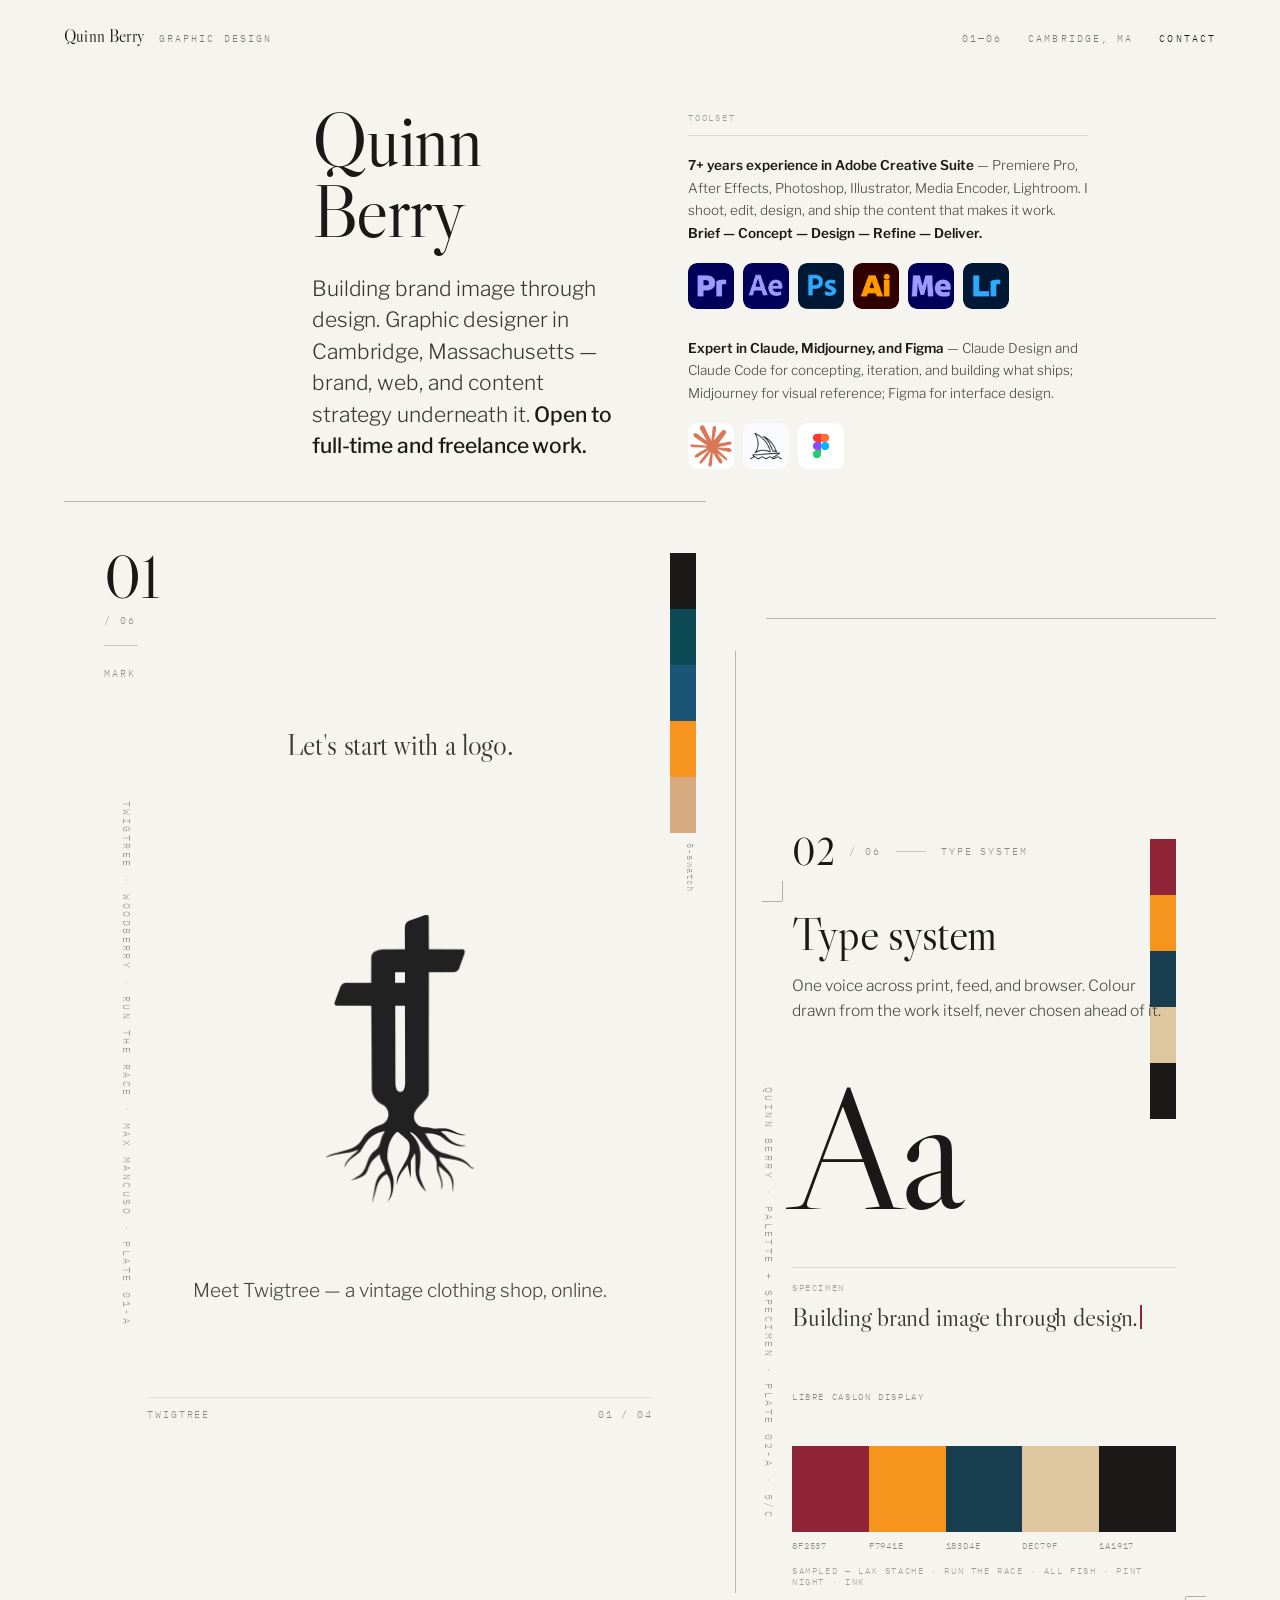
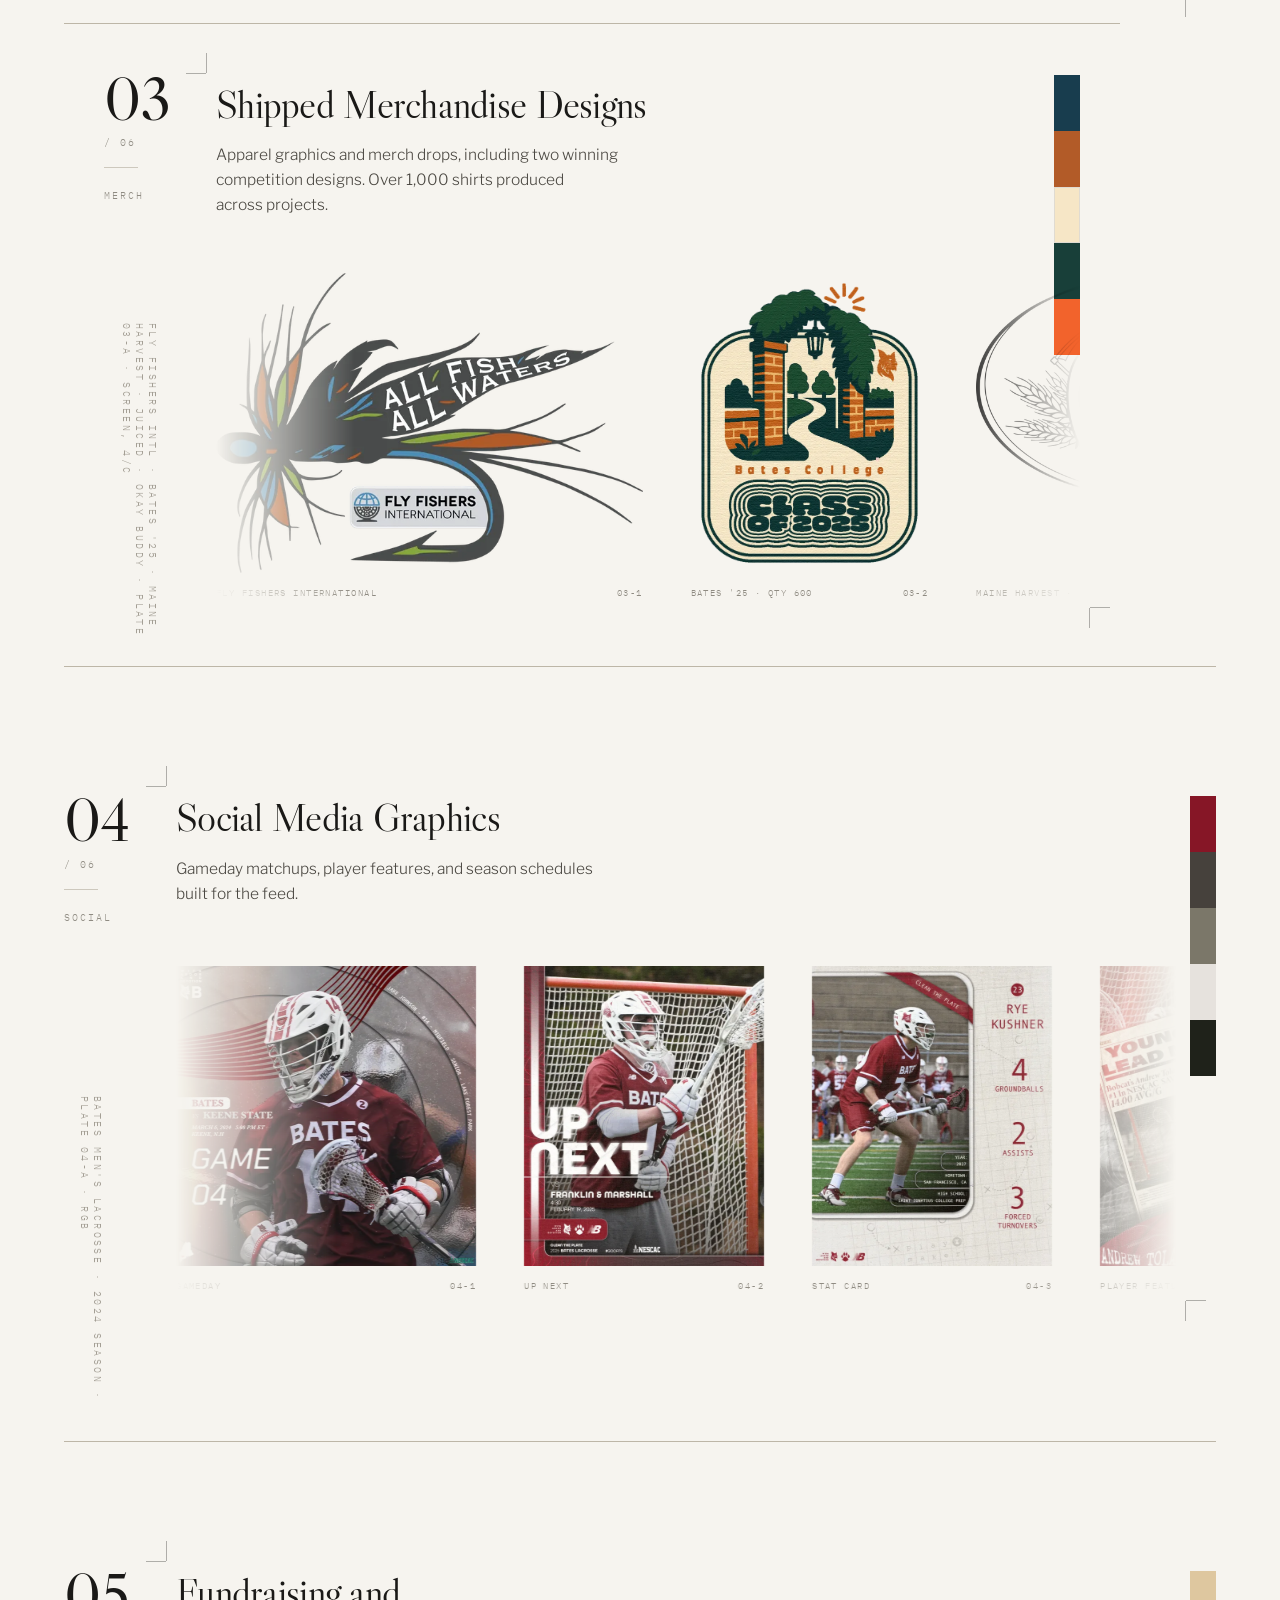
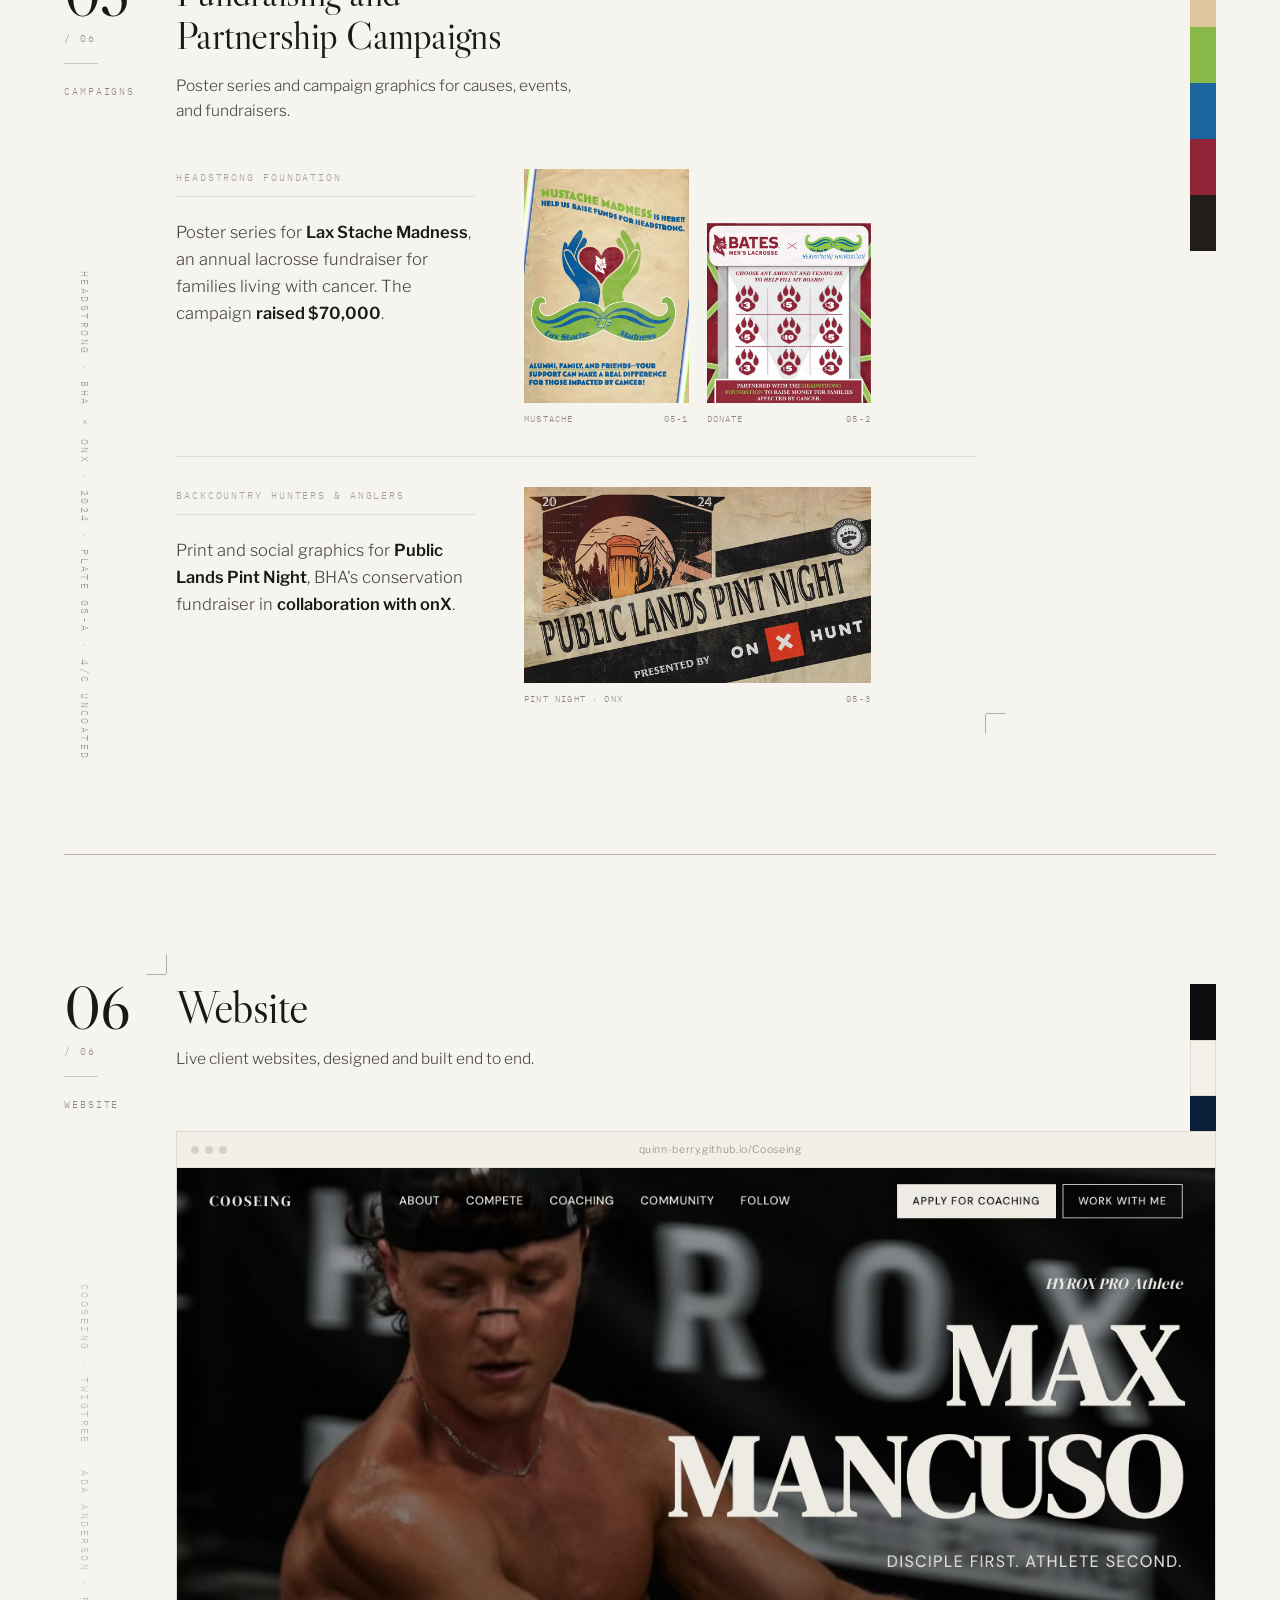
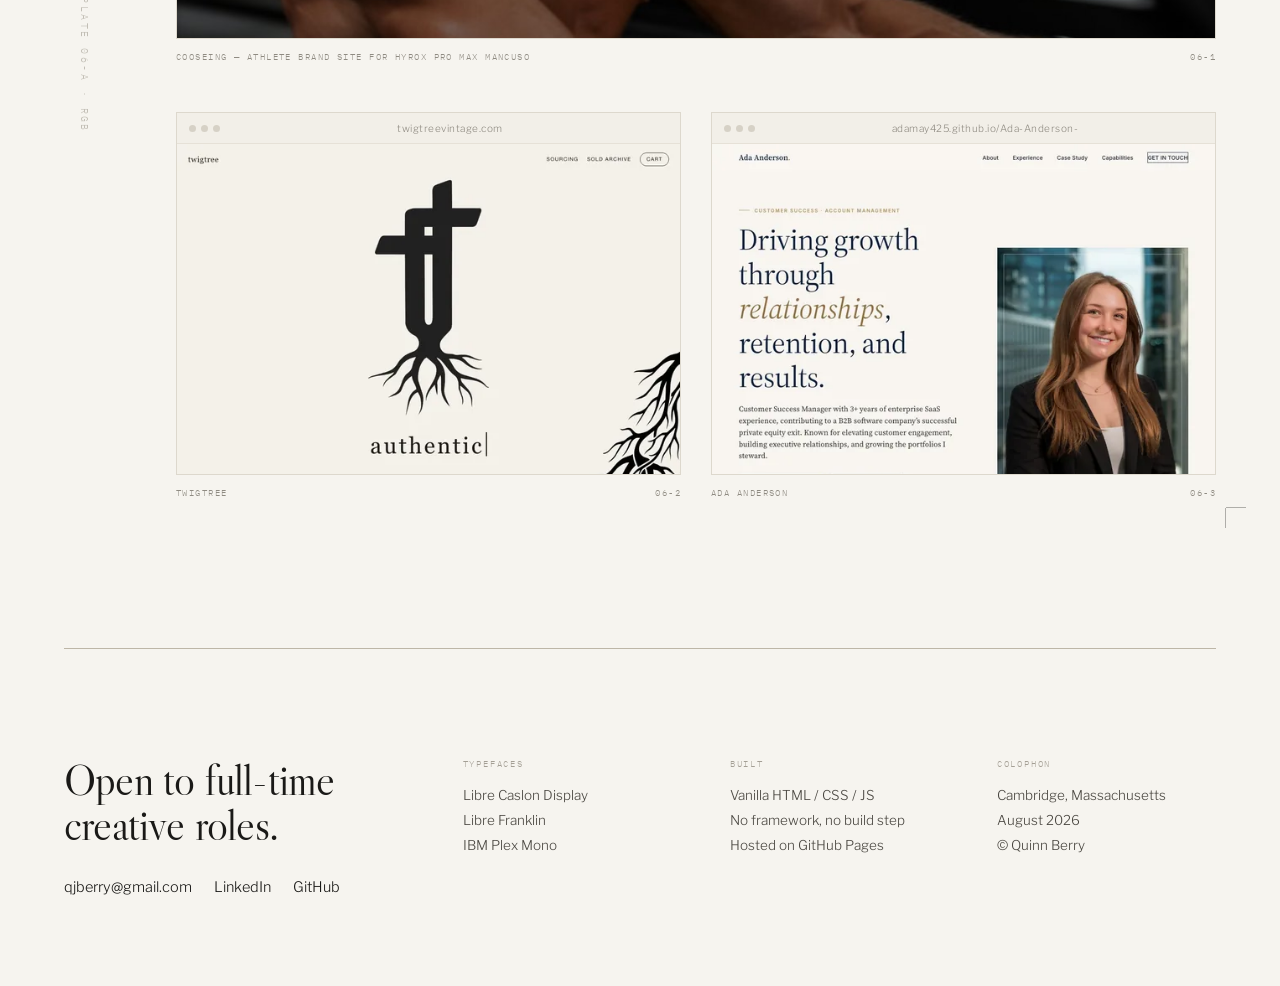
==== commit e7e59bbc: "Restage the press sheet: interlocking blocks, marquees, keyline rules Layout - Sections 01-03 and th" ====
--- a/index.html
+++ b/index.html
@@ -39,28 +39,22 @@
 
 <main class="page" id="top">
 
-  <!-- ===================== 01 MARK ===================== -->
-  <section class="section section--hero" aria-labelledby="s1">
-    <div class="rail" aria-hidden="true">
-      <div class="rail__no">01</div>
-      <div class="rail__of">/ 06</div>
-      <div class="rail__dash"></div>
-      <div class="rail__label">Mark</div>
-    </div>
-    <div class="plate" aria-hidden="true">Twigtree · Woodberry · Run the Race · Max Mancuso · Plate 01-A</div>
-    <div class="swatches" aria-hidden="true">
-      <i style="background:#1a1917"></i>
-      <i style="background:#0e4a55"></i>
-      <i style="background:#1a5578"></i>
-      <i style="background:#f7941e"></i>
-      <i style="background:#d7ab7f"></i>
-      <span class="swatches__label">5-swatch</span>
-    </div>
-
+  <!-- ===========================================================
+       Interlocking block layout: the header/hero and the first three
+       numbered sections are placed by hand on a 12-column grid and share
+       row tracks, so the blocks overlap at their corners and the eye steps
+       down the page diagonally. The interlock is positional — whichever
+       sections sit in slots 01-03 get it. Below 900px it unwinds to a
+       plain stack.
+       =========================================================== -->
+  <div class="interlock">
+
+  <!-- ===================== HEADER + HERO ===================== -->
+  <section class="section section--hero blk blk--hero" aria-labelledby="s1">
     <div class="hero">
       <div class="hero__intro">
         <h1 id="s1">Quinn Berry</h1>
-        <p class="hero__lede">Building brand image through design. Graphic designer in Cambridge, Massachusetts — brand, web, and content strategy underneath it.</p>
+        <p class="hero__lede">Building brand image through design. Graphic designer in Cambridge, Massachusetts — brand, web, and content strategy underneath it. <strong>Open to full-time and freelance work.</strong></p>
       </div>
 
       <aside class="toolset" aria-label="Software experience">
@@ -82,6 +76,25 @@
         </div>
       </aside>
     </div>
+  </section>
+
+  <!-- ===================== 01 MARK ===================== -->
+  <section class="section blk blk--mark" aria-label="Mark">
+    <div class="rail" aria-hidden="true">
+      <div class="rail__no">01</div>
+      <div class="rail__of">/ 06</div>
+      <div class="rail__dash"></div>
+      <div class="rail__label">Mark</div>
+    </div>
+    <div class="plate" aria-hidden="true">Twigtree · Woodberry · Run the Race · Max Mancuso · Plate 01-A</div>
+    <div class="swatches" aria-hidden="true">
+      <i style="background:#1a1917"></i>
+      <i style="background:#0e4a55"></i>
+      <i style="background:#1a5578"></i>
+      <i style="background:#f7941e"></i>
+      <i style="background:#d7ab7f"></i>
+      <span class="swatches__label">5-swatch</span>
+    </div>
 
     <div class="hero__cue"><span>Let's start with a logo.</span></div>
 
@@ -99,12 +112,12 @@
   </section>
 
   <!-- ===================== 02 TYPE SYSTEM ===================== -->
-  <section class="section" aria-labelledby="s2">
+  <section class="section blk blk--type" aria-labelledby="s2">
     <div class="rail" aria-hidden="true">
       <div class="rail__no">02</div>
       <div class="rail__of">/ 06</div>
       <div class="rail__dash"></div>
-      <div class="rail__label">Type<br>system</div>
+      <div class="rail__label">Type system</div>
     </div>
     <div class="plate" aria-hidden="true">Quinn Berry · Palette + specimen · Plate 02-A · 5/C</div>
     <div class="swatches" aria-hidden="true">
@@ -123,14 +136,11 @@
         <div class="specimen">Aa</div>
 
         <div class="faces">
-          <div>
-            <div class="faces__k">Display</div>
-            <div class="faces__display">Libre Caslon</div>
-          </div>
-          <div>
-            <div class="faces__k">Text</div>
-            <div class="faces__text">Libre Franklin</div>
-          </div>
+          <div class="faces__k">Specimen</div>
+          <p class="typer" id="typer">
+            <span class="typer__line" id="typer-line">Building brand image through design.</span><span class="typer__caret" aria-hidden="true"></span>
+          </p>
+          <div class="faces__k faces__k--name" id="typer-name">Libre Caslon Display</div>
         </div>
 
         <div class="palette">
@@ -145,15 +155,180 @@
     </div>
   </section>
 
-  <!-- ===================== 03 POSTER ===================== -->
-  <section class="section" aria-labelledby="s3">
+  <!-- ===================== 03 MERCHANDISE ===================== -->
+  <section class="section blk blk--wide" aria-labelledby="s3">
     <div class="rail" aria-hidden="true">
       <div class="rail__no">03</div>
       <div class="rail__of">/ 06</div>
       <div class="rail__dash"></div>
-      <div class="rail__label">Poster</div>
-    </div>
-    <div class="plate" aria-hidden="true">HEADstrong · BHA × onX · 2024 · Plate 03-A · 4/C uncoated</div>
+      <div class="rail__label">Merch</div>
+    </div>
+    <div class="plate" aria-hidden="true">Fly Fishers Intl · Bates '25 · Maine Harvest · Juiced · Okay Buddy · Plate 03-A · Screen, 4/C</div>
+    <div class="swatches" aria-hidden="true">
+      <i style="background:#183d4e"></i>
+      <i style="background:#b25b28"></i>
+      <i class="is-pale" style="background:#f6e6c6"></i>
+      <i style="background:#183f39"></i>
+      <i style="background:#f2632c"></i>
+    </div>
+
+    <div class="section__body">
+      <div class="block block--1000"><span class="crop" aria-hidden="true"></span>
+        <h2 class="h2 h2--long" id="s3">Shipped Merchandise Designs</h2>
+        <p class="lede">Apparel graphics and merch drops, including two winning competition designs. Over 1,000 shirts produced across projects.</p>
+
+        <!-- Marquee: the item set is written twice and the track travels
+             exactly -50%, so the loop returns to an identical frame and
+             there is no seam. The second set is decoration for a11y. -->
+        <div class="marquee marquee--left" style="margin-top:56px">
+          <div class="marquee__track">
+            <div class="marquee__set">
+              <figure class="marquee__item">
+                <div class="marquee__art"><img src="thumbs/05-merchandise/merch-all-fish-all-waters-01.webp" alt="All Fish All Waters fly, Fly Fishers International" width="600" height="422" loading="lazy" decoding="async"></div>
+                <figcaption class="caption"><span>Fly Fishers International</span><span>03-1</span></figcaption>
+              </figure>
+              <figure class="marquee__item">
+                <div class="marquee__art"><img src="thumbs/05-merchandise/merch-bates-class-of-2025-01.webp" alt="Bates Class of 2025" width="600" height="757" loading="lazy" decoding="async"></div>
+                <figcaption class="caption"><span>Bates '25 &middot; Qty 600</span><span>03-2</span></figcaption>
+              </figure>
+              <figure class="marquee__item">
+                <div class="marquee__art"><img src="thumbs/05-merchandise/merch-maine-harvest-02.webp" alt="Maine Harvest" width="600" height="492" loading="lazy" decoding="async"></div>
+                <figcaption class="caption"><span>Maine Harvest &middot; Qty 400</span><span>03-3</span></figcaption>
+              </figure>
+              <figure class="marquee__item">
+                <div class="marquee__art"><img src="thumbs/05-merchandise/merch-juiced-01.webp" alt="Juiced" width="600" height="734" loading="lazy" decoding="async"></div>
+                <figcaption class="caption"><span>Juiced</span><span>03-4</span></figcaption>
+              </figure>
+              <figure class="marquee__item">
+                <div class="marquee__art"><img src="thumbs/05-merchandise/merch-okay-buddy-02.webp" alt="Okay Buddy" width="600" height="434" loading="lazy" decoding="async"></div>
+                <figcaption class="caption"><span>Okay Buddy &middot; Streetwear</span><span>03-5</span></figcaption>
+              </figure>
+              <figure class="marquee__item">
+                <div class="marquee__art"><img src="thumbs/05-merchandise/merch-okay-buddy-01.webp" alt="Okay Buddy wordmark" width="600" height="125" loading="lazy" decoding="async"></div>
+                <figcaption class="caption"><span>Wordmark, knockout</span><span>03-6</span></figcaption>
+              </figure>
+            </div>
+            <div class="marquee__set" aria-hidden="true">
+              <figure class="marquee__item">
+                <div class="marquee__art"><img src="thumbs/05-merchandise/merch-all-fish-all-waters-01.webp" alt="" width="600" height="422" loading="lazy" decoding="async"></div>
+                <figcaption class="caption"><span>Fly Fishers International</span><span>03-1</span></figcaption>
+              </figure>
+              <figure class="marquee__item">
+                <div class="marquee__art"><img src="thumbs/05-merchandise/merch-bates-class-of-2025-01.webp" alt="" width="600" height="757" loading="lazy" decoding="async"></div>
+                <figcaption class="caption"><span>Bates '25 &middot; Qty 600</span><span>03-2</span></figcaption>
+              </figure>
+              <figure class="marquee__item">
+                <div class="marquee__art"><img src="thumbs/05-merchandise/merch-maine-harvest-02.webp" alt="" width="600" height="492" loading="lazy" decoding="async"></div>
+                <figcaption class="caption"><span>Maine Harvest &middot; Qty 400</span><span>03-3</span></figcaption>
+              </figure>
+              <figure class="marquee__item">
+                <div class="marquee__art"><img src="thumbs/05-merchandise/merch-juiced-01.webp" alt="" width="600" height="734" loading="lazy" decoding="async"></div>
+                <figcaption class="caption"><span>Juiced</span><span>03-4</span></figcaption>
+              </figure>
+              <figure class="marquee__item">
+                <div class="marquee__art"><img src="thumbs/05-merchandise/merch-okay-buddy-02.webp" alt="" width="600" height="434" loading="lazy" decoding="async"></div>
+                <figcaption class="caption"><span>Okay Buddy &middot; Streetwear</span><span>03-5</span></figcaption>
+              </figure>
+              <figure class="marquee__item">
+                <div class="marquee__art"><img src="thumbs/05-merchandise/merch-okay-buddy-01.webp" alt="" width="600" height="125" loading="lazy" decoding="async"></div>
+                <figcaption class="caption"><span>Wordmark, knockout</span><span>03-6</span></figcaption>
+              </figure>
+            </div>
+            </div>
+          </div>
+        </div>
+      </div>
+    </div>
+  </section>
+
+  </div><!-- /.interlock -->
+
+  <!-- ===================== 04 SOCIAL ===================== -->
+  <section class="section" aria-labelledby="s4">
+    <div class="rail" aria-hidden="true">
+      <div class="rail__no">04</div>
+      <div class="rail__of">/ 06</div>
+      <div class="rail__dash"></div>
+      <div class="rail__label">Social</div>
+    </div>
+    <div class="plate" aria-hidden="true">Bates Men's Lacrosse · 2024 season · Plate 04-A · RGB</div>
+    <div class="swatches" aria-hidden="true">
+      <i style="background:#861626"></i>
+      <i style="background:#46413c"></i>
+      <i style="background:#7b7769"></i>
+      <i style="background:#e6e2dd"></i>
+      <i style="background:#1f221a"></i>
+    </div>
+
+    <div class="section__body">
+      <div class="block block--1000"><span class="crop" aria-hidden="true"></span>
+        <h2 class="h2 h2--long" id="s4">Social Media Graphics</h2>
+        <p class="lede" style="max-width:430px">Gameday matchups, player features, and season schedules built for the feed.</p>
+
+        <!-- Same seamless-marquee construction as 04, travelling the
+             other way: the track starts at -50% and ends at 0. -->
+        <div class="marquee marquee--right" style="margin-top:60px">
+          <div class="marquee__track">
+            <div class="marquee__set">
+              <figure class="marquee__item">
+                <div class="marquee__art"><img src="thumbs/03-sports-graphics/sports-gameday-feature-01.webp" alt="Gameday feature graphic" width="600" height="600" loading="lazy" decoding="async"></div>
+                <figcaption class="caption"><span>Gameday</span><span>04-1</span></figcaption>
+              </figure>
+              <figure class="marquee__item">
+                <div class="marquee__art"><img src="thumbs/03-sports-graphics/sports-gameday-matchup-01.webp" alt="Gameday matchup graphic" width="600" height="750" loading="lazy" decoding="async"></div>
+                <figcaption class="caption"><span>Up next</span><span>04-2</span></figcaption>
+              </figure>
+              <figure class="marquee__item">
+                <div class="marquee__art"><img src="thumbs/03-sports-graphics/sports-player-stat-card-01.webp" alt="Player stat card" width="600" height="750" loading="lazy" decoding="async"></div>
+                <figcaption class="caption"><span>Stat card</span><span>04-3</span></figcaption>
+              </figure>
+              <figure class="marquee__item">
+                <div class="marquee__art"><img src="thumbs/03-sports-graphics/sports-player-feature-01.webp" alt="Player feature graphic" width="600" height="690" loading="lazy" decoding="async"></div>
+                <figcaption class="caption"><span>Player feature</span><span>04-4</span></figcaption>
+              </figure>
+              <figure class="marquee__item">
+                <div class="marquee__art"><img src="thumbs/03-sports-graphics/sports-season-schedule-01.webp" alt="Season schedule" width="600" height="750" loading="lazy" decoding="async"></div>
+                <figcaption class="caption"><span>Season schedule</span><span>04-5</span></figcaption>
+              </figure>
+            </div>
+            <div class="marquee__set" aria-hidden="true">
+              <figure class="marquee__item">
+                <div class="marquee__art"><img src="thumbs/03-sports-graphics/sports-gameday-feature-01.webp" alt="" width="600" height="600" loading="lazy" decoding="async"></div>
+                <figcaption class="caption"><span>Gameday</span><span>04-1</span></figcaption>
+              </figure>
+              <figure class="marquee__item">
+                <div class="marquee__art"><img src="thumbs/03-sports-graphics/sports-gameday-matchup-01.webp" alt="" width="600" height="750" loading="lazy" decoding="async"></div>
+                <figcaption class="caption"><span>Up next</span><span>04-2</span></figcaption>
+              </figure>
+              <figure class="marquee__item">
+                <div class="marquee__art"><img src="thumbs/03-sports-graphics/sports-player-stat-card-01.webp" alt="" width="600" height="750" loading="lazy" decoding="async"></div>
+                <figcaption class="caption"><span>Stat card</span><span>04-3</span></figcaption>
+              </figure>
+              <figure class="marquee__item">
+                <div class="marquee__art"><img src="thumbs/03-sports-graphics/sports-player-feature-01.webp" alt="" width="600" height="690" loading="lazy" decoding="async"></div>
+                <figcaption class="caption"><span>Player feature</span><span>04-4</span></figcaption>
+              </figure>
+              <figure class="marquee__item">
+                <div class="marquee__art"><img src="thumbs/03-sports-graphics/sports-season-schedule-01.webp" alt="" width="600" height="750" loading="lazy" decoding="async"></div>
+                <figcaption class="caption"><span>Season schedule</span><span>04-5</span></figcaption>
+              </figure>
+            </div>
+            </div>
+          </div>
+        </div>
+      </div>
+    </div>
+  </section>
+
+  <!-- ===================== 05 CAMPAIGNS ===================== -->
+  <section class="section" aria-labelledby="s5">
+    <div class="rail" aria-hidden="true">
+      <div class="rail__no">05</div>
+      <div class="rail__of">/ 06</div>
+      <div class="rail__dash"></div>
+      <div class="rail__label">Campaigns</div>
+    </div>
+    <div class="plate" aria-hidden="true">HEADstrong · BHA × onX · 2024 · Plate 05-A · 4/C uncoated</div>
     <div class="swatches" aria-hidden="true">
       <i style="background:#dec79f"></i>
       <i style="background:#88b847"></i>
@@ -164,144 +339,40 @@
 
     <div class="section__body">
       <div class="block block--800"><span class="crop" aria-hidden="true"></span>
-        <h2 class="h2" id="s3">Poster</h2>
+        <h2 class="h2 h2--long" id="s5">Fundraising and Partnership Campaigns</h2>
         <p class="lede" style="max-width:430px">Poster series and campaign graphics for causes, events, and fundraisers.</p>
 
-        <div class="grid grid--2-wide" style="margin-top:64px">
-          <div>
+        <!-- One case study per row, each running the full measure: the
+             client note holds the left column, the work takes the rest. -->
+        <div class="case" style="margin-top:46px">
+          <div class="case__text">
             <div class="client">HEADstrong Foundation</div>
             <p class="client__note">Poster series for <strong>Lax Stache Madness</strong>, an annual lacrosse fundraiser for families living with cancer. The campaign <strong>raised $70,000</strong>.</p>
+          </div>
+          <div class="case__art">
             <div class="grid grid--2-tight">
               <div>
-                <img src="thumbs/01-print-editorial/print-lax-stache-madness-01.webp" alt="Lax Stache Madness poster" loading="lazy" decoding="async">
-                <div class="caption caption--sm"><span>Mustache</span><span>03-1</span></div>
+                <img src="thumbs/01-print-editorial/print-lax-stache-madness-01.webp" alt="Lax Stache Madness poster" width="600" height="854" loading="lazy" decoding="async">
+                <div class="caption caption--sm"><span>Mustache</span><span>05-1</span></div>
               </div>
               <div>
-                <img src="thumbs/01-print-editorial/print-lax-stache-madness-03.webp" alt="Lax Stache Madness donation board, Bates Men's Lacrosse and the HEADstrong Foundation" loading="lazy" decoding="async">
-                <div class="caption caption--sm"><span>Donate</span><span>03-2</span></div>
-              </div>
-            </div>
-          </div>
-
-          <div>
+                <img src="thumbs/01-print-editorial/print-lax-stache-madness-03.webp" alt="Lax Stache Madness donation board, Bates Men's Lacrosse and the HEADstrong Foundation" width="600" height="660" loading="lazy" decoding="async">
+                <div class="caption caption--sm"><span>Donate</span><span>05-2</span></div>
+              </div>
+            </div>
+          </div>
+        </div>
+
+        <div class="case">
+          <div class="case__text">
             <div class="client">Backcountry Hunters &amp; Anglers</div>
             <p class="client__note">Print and social graphics for <strong>Public Lands Pint Night</strong>, BHA's conservation fundraiser in <strong>collaboration with onX</strong>.</p>
-            <div class="grid grid--2-tight">
-              <div>
-                <img src="thumbs/01-print-editorial/print-public-lands-pint-night-02.webp" alt="Public Lands Pint Night poster" loading="lazy" decoding="async">
-                <div class="caption caption--sm"><span>Pint Night</span><span>03-3</span></div>
-              </div>
-              <div>
-                <img src="thumbs/01-print-editorial/print-public-lands-pint-night-04.webp" alt="Public Lands Pint Night, story cut" loading="lazy" decoding="async">
-                <div class="caption caption--sm"><span>Story cut</span><span>03-4</span></div>
-              </div>
-            </div>
-          </div>
-        </div>
-      </div>
-    </div>
-  </section>
-
-  <!-- ===================== 04 MERCH ===================== -->
-  <section class="section" aria-labelledby="s4">
-    <div class="rail" aria-hidden="true">
-      <div class="rail__no">04</div>
-      <div class="rail__of">/ 06</div>
-      <div class="rail__dash"></div>
-      <div class="rail__label">Merch</div>
-    </div>
-    <div class="plate" aria-hidden="true">Fly Fishers Intl · Bates '25 · Okay Buddy · Plate 04-A · Screen, 4/C</div>
-    <div class="swatches" aria-hidden="true">
-      <i style="background:#183d4e"></i>
-      <i style="background:#b25b28"></i>
-      <i class="is-pale" style="background:#f6e6c6"></i>
-      <i style="background:#183f39"></i>
-      <i style="background:#f2632c"></i>
-    </div>
-
-    <div class="section__body">
-      <div class="block block--900"><span class="crop" aria-hidden="true"></span>
-        <h2 class="h2" id="s4">Merch</h2>
-        <p class="lede">Apparel graphics and merch drops, including two winning competition designs.</p>
-
-        <div class="grid grid--2" style="margin-top:56px">
-          <div class="merch-cell merch-cell--330">
-            <img src="thumbs/05-merchandise/merch-all-fish-all-waters-01.webp" alt="All Fish All Waters fly, Fly Fishers International" loading="lazy" decoding="async">
-            <div class="caption"><span>Fly Fishers International</span><span>04-1</span></div>
-          </div>
-          <div class="merch-cell merch-cell--300">
-            <img src="thumbs/05-merchandise/merch-bates-class-of-2025-01.webp" alt="Bates Class of 2025" loading="lazy" decoding="async">
-            <div class="caption"><span>Bates '25 · Qty 600</span><span>04-2</span></div>
-          </div>
-        </div>
-
-        <div class="grid grid--2" style="margin-top:60px">
-          <div class="merch-cell merch-cell--330">
-            <img src="thumbs/05-merchandise/merch-okay-buddy-02.webp" alt="Okay Buddy" loading="lazy" decoding="async">
-            <div class="caption"><span>Okay Buddy · Streetwear</span><span>04-3</span></div>
-          </div>
-          <div class="merch-cell merch-cell--330">
-            <img src="thumbs/05-merchandise/merch-okay-buddy-01.webp" alt="Okay Buddy wordmark" loading="lazy" decoding="async">
-            <div class="caption"><span>Wordmark, knockout</span><span>04-4</span></div>
-          </div>
-        </div>
-      </div>
-    </div>
-  </section>
-
-  <!-- ===================== 05 FEED ===================== -->
-  <section class="section" aria-labelledby="s5">
-    <div class="rail" aria-hidden="true">
-      <div class="rail__no">05</div>
-      <div class="rail__of">/ 06</div>
-      <div class="rail__dash"></div>
-      <div class="rail__label">Feed</div>
-    </div>
-    <div class="plate" aria-hidden="true">Bates Men's Lacrosse · 2024 season · Plate 05-A · RGB</div>
-    <div class="swatches" aria-hidden="true">
-      <i style="background:#861626"></i>
-      <i style="background:#46413c"></i>
-      <i style="background:#7b7769"></i>
-      <i style="background:#e6e2dd"></i>
-      <i style="background:#1f221a"></i>
-    </div>
-
-    <div class="section__body">
-      <div class="block block--1000"><span class="crop" aria-hidden="true"></span>
-        <div class="feed__head">
-          <div>
-            <h2 class="h2" id="s5">Feed</h2>
-            <p class="lede" style="max-width:430px">Gameday matchups, player features, and season schedules built for the feed.</p>
-          </div>
-          <div class="feed__ratio">
-            <b>1:5</b>
-            <span>One system · five gameday formats</span>
-          </div>
-        </div>
-
-        <div class="grid grid--3" style="margin-top:60px">
-          <div>
-            <img src="thumbs/03-sports-graphics/sports-gameday-feature-01.webp" alt="Gameday feature graphic" loading="lazy" decoding="async">
-            <div class="caption"><span>Gameday</span><span>05-1</span></div>
-          </div>
-          <div>
-            <img src="thumbs/03-sports-graphics/sports-gameday-matchup-01.webp" alt="Gameday matchup graphic" loading="lazy" decoding="async">
-            <div class="caption"><span>Up next</span><span>05-2</span></div>
-          </div>
-          <div>
-            <img src="thumbs/03-sports-graphics/sports-player-stat-card-01.webp" alt="Player stat card" loading="lazy" decoding="async">
-            <div class="caption"><span>Stat card</span><span>05-3</span></div>
-          </div>
-        </div>
-
-        <div class="grid grid--feed2" style="margin-top:44px">
-          <div>
-            <img src="thumbs/03-sports-graphics/sports-player-feature-01.webp" alt="Player feature graphic" loading="lazy" decoding="async">
-            <div class="caption"><span>Player feature</span><span>05-4</span></div>
-          </div>
-          <div>
-            <img src="thumbs/03-sports-graphics/sports-season-schedule-01.webp" alt="Season schedule" loading="lazy" decoding="async">
-            <div class="caption"><span>Season schedule</span><span>05-5</span></div>
+          </div>
+          <div class="case__art">
+            <div>
+              <img src="thumbs/01-print-editorial/print-public-lands-pint-night-04.webp" alt="Public Lands Pint Night, story cut" width="600" height="338" loading="lazy" decoding="async">
+              <div class="caption caption--sm"><span>Pint Night &middot; onX</span><span>05-3</span></div>
+            </div>
           </div>
         </div>
       </div>
--- a/css/site.css
+++ b/css/site.css
@@ -26,6 +26,9 @@
 
   --gutter: 176px;   /* left offset of every content block on desktop */
   --edge:   64px;    /* page edge padding */
+
+  --keyline:  #bdb6a7;  /* section-dividing rules, 1px */
+  --keyline-gap: 30px;  /* how far a rule stops short of meeting another */
 }
 
 * { box-sizing: border-box; }
@@ -41,7 +44,12 @@
   -webkit-font-smoothing: antialiased;
 }
 
-img { display: block; max-width: 100%; }
+/* height:auto matters now that images carry width/height attributes: the
+   attributes are there so the browser reserves the right box before decode,
+   but without this the attribute height wins over the scaled width and the
+   picture comes out stretched. Rules that set an explicit height (the mark
+   frame, the marquee bands, the toolset icons) are more specific and win. */
+img { display: block; max-width: 100%; height: auto; }
 
 a { color: var(--ink); text-decoration: none; }
 a:hover { color: var(--accent); }
@@ -88,7 +96,6 @@
 
 .section { position: relative; padding: 130px 0 150px; }
 .section--hero {
-  min-height: 1010px;
   display: flex; flex-direction: column; justify-content: center;
   padding: 150px 0 120px;
 }
@@ -119,6 +126,119 @@
 
 .section__body { padding-left: var(--gutter); padding-right: var(--edge); }
 
+/* --- interlocking blocks (header/hero + 01-03) ---------------------------
+   A 12-column grid with hand-placed rows. The narrow row tracks (2, 5, 7)
+   are the overlap bands: two blocks each span one of them, so their corners
+   sit on top of each other. The tall tracks are content. Gaps between the
+   blocks are deliberately uneven — 118 / 168 / 92 / 136 — so the descent
+   reads as a stagger rather than a rhythm. Stacking order runs
+   hero < 02 < 01 < 03, which is what makes 02's left edge tuck behind 01.
+   ----------------------------------------------------------------------- */
+
+.interlock {
+  display: grid;
+  grid-template-columns: repeat(12, 1fr);
+  grid-template-rows:
+    auto      /* 1  hero body                              */
+    118px     /* 2  hero bottom  ∩  01 top                 */
+    168px     /* 3  01 body                                */
+    auto      /* 4  01 and 02 both grow here               */
+    92px      /* 5  01 bottom    ∩  02 body                */
+    160px     /* 6  02 bottom    ∩  03 top                 */
+    auto;     /* 7  03 body                                */
+  padding: 0 var(--edge);
+}
+
+/* No outline: the stagger itself carries the composition. The paper
+   background stays — it matches the page, so it is invisible, but it keeps
+   an upper block opaque over a lower one where they lap. */
+.blk {
+  --gutter: 152px;
+  --edge: 40px;
+  background: var(--paper);
+  padding: 60px 0 68px;
+}
+.blk .rail   { top: 52px; }
+.blk .plate  { left: 56px; top: 300px; }
+.blk .swatches { top: 52px; }
+
+/* Block 02 is the one block whose left margin is covered: 01 laps it by a
+   whole grid column (~109px), which is wider than the 96px rail plus any
+   offset that would still fit inside the 152px gutter. So for this block
+   the rail is set as a horizontal line at the head of the content column,
+   where it clears the overlap. The plate is thin enough to slip into the
+   gap that is left between 01's edge and the copy. */
+.blk--type .rail {
+  left: var(--gutter); top: 46px; width: auto;
+  display: flex; align-items: center; gap: 15px;
+}
+.blk--type .rail__no    { font-size: 38px; line-height: 1; }
+.blk--type .rail__of    { margin-top: 0; }
+.blk--type .rail__dash  { width: 30px; margin: 0; }
+.blk--type .rail__label { line-height: 1; }
+.blk--type .plate { left: 122px; }
+.blk--type .section__body { padding-top: 64px; }
+
+.blk--hero   { grid-column: 2 / 13; grid-row: 1 / 3; z-index: 1; }
+.blk--mark   { grid-column: 1 / 8;  grid-row: 2 / 6; z-index: 3; }
+.blk--type   { grid-column: 7 / 13; grid-row: 4 / 7; z-index: 2; }
+.blk--wide   { grid-column: 1 / 12; grid-row: 6 / 8; z-index: 4; }
+
+/* Bottom padding on each block has to clear the overlap band beneath it,
+   or the block below simply covers the last line of copy. 01 and 02 are
+   handed more height than their content needs — they share row 4 with each
+   other — so their contents centre in the space rather than hang at the top. */
+.blk--hero.section--hero { padding: 104px 0 150px; }
+.blk--mark {
+  display: flex; flex-direction: column; justify-content: center;
+  padding-bottom: 124px;
+}
+.blk--type { padding-bottom: 196px; }
+
+/* --- dividing rules ------------------------------------------------------
+   Hairlines at the weight the boundary boxes used, but only on the edges
+   that actually divide one section from the next — a rule per division, not
+   a box per block. Where a block carries both a horizontal and a vertical
+   rule they never meet: each stops --keyline-gap short of the corner it
+   would otherwise close. That gap is the whole point; it is what keeps the
+   lines reading as separators rather than as a reinstated outline.
+
+   Which edge does the dividing:
+     hero | 02   the hero's bottom edge, right of where 01 laps it
+     hero | 01   01's top edge
+     01   | 02   01's right edge, vertical
+     02   | 03   03's top edge
+   02 draws nothing of its own — it is bounded on every side by its
+   neighbours' rules.
+   ----------------------------------------------------------------------- */
+
+.blk--hero::after,
+.blk--mark::before, .blk--mark::after,
+.blk--wide::before {
+  content: ""; position: absolute; background: var(--keyline);
+}
+
+/* Starts one grid column past the hero's left edge — 6/11 of the hero's
+   width is exactly block 01's right edge — plus the gap, so it never runs
+   into 01's vertical rule below it. */
+.blk--hero::after {
+  height: 1px; bottom: 0; right: 0;
+  left: calc(54.5455% + var(--keyline-gap));
+}
+
+.blk--mark::before { height: 1px; top: 0; left: 0; right: var(--keyline-gap); }
+.blk--mark::after  { width: 1px; right: 0; top: 150px; bottom: var(--keyline-gap); }
+
+.blk--wide::before { height: 1px; top: 0; left: 0; right: 0; }
+
+/* The stacked bands below the interlock divide horizontally only — they run
+   the full measure, so there is nothing sitting beside anything for a
+   vertical to separate. */
+main.page > .section::before {
+  content: ""; position: absolute; background: var(--keyline);
+  height: 1px; top: 0; left: var(--edge); right: var(--edge);
+}
+
 /* content blocks carry crop marks at their four corners */
 .block { position: relative; width: 100%; }
 .block--520  { max-width: 520px; }
@@ -141,6 +261,7 @@
   font-family: var(--serif); font-weight: 400; font-size: 46px;
   line-height: 1; letter-spacing: -0.018em; margin: 0;
 }
+.h2--long { font-size: 40px; line-height: 1.08; max-width: 460px; text-wrap: balance; }
 .lede {
   font-size: 15.5px; line-height: 1.62; margin: 16px 0 0;
   color: var(--body); max-width: 440px; text-wrap: pretty;
@@ -165,13 +286,14 @@
 .hero { display: flex; align-items: flex-start; gap: 64px; padding: 0 128px 0 152px; }
 .hero__intro { flex: 0 1 auto; min-width: 0; }
 .hero h1 {
-  font-family: var(--serif); font-weight: 400; font-size: 104px;
-  line-height: 0.90; letter-spacing: -0.022em; margin: 0;
+  font-family: var(--serif); font-weight: 400; font-size: 76px;
+  line-height: 0.94; letter-spacing: -0.02em; margin: 0;
 }
 .hero__lede {
-  font-size: 23px; line-height: 1.45; letter-spacing: -0.005em;
-  margin: 30px 0 0; max-width: 520px; color: var(--ink-soft); text-wrap: pretty;
-}
+  font-size: 21px; line-height: 1.5; letter-spacing: -0.005em;
+  margin: 26px 0 0; max-width: 520px; color: var(--ink-soft); text-wrap: pretty;
+}
+.hero__lede strong { font-weight: 500; color: var(--ink); }
 
 .toolset { flex: 0 0 400px; padding-top: 8px; }
 .toolset__label {
@@ -190,16 +312,35 @@
 .hero__cue span { font-family: var(--serif); font-size: 29px; letter-spacing: -0.012em; color: var(--ink-soft); }
 
 /* logo carousel */
+/* The carousel runs at 150% of its original size. Block 01 shares a grid
+   row with 02 and 02 is the taller of the two, so the block was already
+   carrying slack — the bigger slide and blurb fill that space instead of
+   pushing the outline down. Nothing here changes the block's height. */
 .marks { display: flex; justify-content: center; margin-top: 44px; }
-.marks__frame { position: relative; width: 337px; max-width: 100%; display: flex; flex-direction: column; align-items: center; }
+.marks__frame { position: relative; width: 506px; max-width: 100%; display: flex; flex-direction: column; align-items: center; }
 .marks__window { width: 100%; overflow: hidden; margin-top: 54px; }
 .marks__track { display: flex; will-change: transform; transition: transform 900ms cubic-bezier(0.62, 0.02, 0.2, 1); }
 .marks__track.is-instant { transition: none; }
 .marks__cell { flex: 0 0 100%; width: 100%; display: flex; flex-direction: column; align-items: center; }
-.marks__art { height: 236px; display: flex; align-items: center; justify-content: center; }
-.marks__art img { width: auto; max-width: 250px; }
-.marks__cap { height: 100px; padding: 0 18px; }
-.marks__cap p { margin: 14px 0 0; font-size: 14.5px; line-height: 1.55; color: var(--body); text-align: center; text-wrap: pretty; }
+
+/* The art frame is a fixed box with consistent padding on all four sides.
+   site.js sets an optical height on each mark to even out their ratios, but
+   max-height/max-width keep that height inside the padded box, and
+   object-fit: contain guarantees nothing is ever cropped — the tall marks
+   (Twigtree is ~1:2) simply scale down to fit. */
+.marks__art {
+  height: 396px; padding: 20px 28px;
+  display: flex; align-items: center; justify-content: center;
+}
+.marks__art img {
+  width: auto; max-width: 100%; max-height: 100%;
+  object-fit: contain;
+}
+/* min-height, not height: the cells sit in a flex row so they equalise
+   anyway, and a hard height would let the longest blurb spill into the meta
+   rule underneath. */
+.marks__cap { min-height: 140px; padding: 0 24px; }
+.marks__cap p { margin: 20px 0 0; font-size: 19px; line-height: 1.5; color: var(--body); text-align: center; text-wrap: pretty; }
 .marks__meta {
   display: flex; justify-content: space-between; width: 100%;
   font-family: var(--mono); font-size: 9.5px; letter-spacing: 0.2em;
@@ -210,42 +351,119 @@
 /* --- 02 type system ------------------------------------------------------ */
 
 .specimen { font-family: var(--serif); font-size: 172px; line-height: 0.86; letter-spacing: -0.03em; margin: 52px 0 0; }
-.faces { display: flex; margin-top: 44px; border-top: 1px solid var(--rule); padding-top: 14px; }
-.faces > div { flex: 1; }
+.faces { margin-top: 44px; border-top: 1px solid var(--rule); padding-top: 14px; }
 .faces__k { font-family: var(--mono); font-size: 9px; letter-spacing: 0.18em; text-transform: uppercase; color: var(--muted-2); margin-bottom: 8px; }
-.faces__display { font-family: var(--serif); font-size: 24px; }
-.faces__text { font-size: 20px; font-weight: 400; }
+.faces__k--name { margin: 14px 0 0; color: var(--muted); }
+
+/* Typewriter specimen. The line is a fixed-height box so the block does not
+   reflow as characters are added and removed; site.js swaps the face class
+   and the name label together at the start of each cycle. */
+.typer {
+  margin: 0; min-height: 76px;
+  font-size: 26px; line-height: 1.3; letter-spacing: -0.005em;
+  color: var(--ink-soft); word-break: break-word;
+}
+.typer.is-serif { font-family: var(--serif); font-weight: 400; }
+.typer.is-sans  { font-family: var(--sans);  font-weight: 400; }
+.typer.is-mono  { font-family: var(--mono);  font-weight: 400; font-size: 21px; }
+
+.typer__caret {
+  display: inline-block; width: 2px; height: 0.94em;
+  margin-left: 2px; vertical-align: -0.13em;
+  background: var(--accent);
+  animation: caret-blink 1.06s steps(1, end) infinite;
+}
+@keyframes caret-blink { 0%, 49% { opacity: 1 } 50%, 100% { opacity: 0 } }
 
 .palette { display: grid; grid-template-columns: repeat(5, 1fr); margin-top: 44px; }
 .palette i { display: block; height: 86px; }
 .palette span { display: block; font-family: var(--mono); font-size: 8.5px; letter-spacing: 0.1em; color: var(--muted); margin-top: 8px; }
 .palette__note { font-family: var(--mono); font-size: 9px; letter-spacing: 0.18em; text-transform: uppercase; color: var(--muted-2); margin-top: 14px; }
 
-/* --- 03 poster ----------------------------------------------------------- */
+/* --- 03 campaigns -------------------------------------------------------- */
+
+/* Each case study is its own row across the full measure — note on the
+   left, the work filling the rest — so the two clients read in sequence
+   rather than competing for half a column each. */
+/* The art is capped rather than left to fill the measure — at full width
+   the posters ran ~460px tall each and the section swallowed a screen and a
+   half. The cap is 347px (520 / 1.5); the spacing around the cases came
+   down by the same factor so the section shrinks with the pictures rather
+   than leaving holes where they used to be. Type size is untouched. */
+.case { display: grid; grid-template-columns: 300px 1fr; gap: 48px; align-items: start; }
+.case + .case {
+  margin-top: 32px; padding-top: 30px; border-top: 1px solid var(--rule-soft);
+}
+.case__text { padding-top: 2px; }
+.case__art { min-width: 0; max-width: 347px; }
+.case__art img { width: 100%; }   /* the work fills its column, not its intrinsic width */
 
 .client {
-  font-family: var(--mono); font-size: 9px; letter-spacing: 0.2em;
-  text-transform: uppercase; color: var(--muted-2); text-align: center;
+  font-family: var(--mono); font-size: 9.5px; letter-spacing: 0.2em;
+  text-transform: uppercase; color: var(--muted-2);
   padding-bottom: 12px; border-bottom: 1px solid var(--rule-soft);
 }
 .client__note {
-  font-size: 14.5px; line-height: 1.6; margin: 20px auto 34px;
-  color: var(--body); text-align: center; max-width: 330px; text-wrap: pretty;
+  font-size: 16.5px; line-height: 1.62; margin: 22px 0 0;
+  color: var(--body); text-wrap: pretty;
 }
 .client__note strong { font-weight: 600; color: var(--ink); }
 
-/* --- 04 merch ------------------------------------------------------------ */
-
-.merch-cell { width: 100%; }
-.merch-cell--330 { max-width: 330px; }
-.merch-cell--300 { max-width: 300px; }
-
-/* --- 05 feed ------------------------------------------------------------- */
-
-.feed__head { display: flex; justify-content: space-between; align-items: flex-end; gap: 32px; flex-wrap: wrap; }
-.feed__ratio { text-align: right; padding-bottom: 4px; }
-.feed__ratio b { display: block; font-family: var(--serif); font-weight: 400; font-size: 104px; line-height: 0.78; letter-spacing: -0.03em; color: var(--accent); }
-.feed__ratio span { display: block; font-family: var(--mono); font-size: 9.5px; letter-spacing: 0.2em; text-transform: uppercase; color: var(--muted); margin-top: 14px; }
+/* --- marquee (04 merch, 05 feed) -----------------------------------------
+   One band, one sample tall. The track holds the item set twice and travels
+   exactly -50%, so the end frame is pixel-identical to the start and the
+   loop has no seam. Motion is a CSS transform animation — nothing per-frame
+   in JS. The edge fade is a mask on the container, so it costs one
+   composited layer instead of an opacity animation per item.
+
+   One set must be at least as wide as the band or a hole opens up at the
+   wrap; at the current item heights both sets are ~1500px+ against a
+   1200px band, so there is headroom.
+
+   Two things keep the loop continuous rather than snapping:
+
+   1. Every item carries width/height attributes, so the browser knows each
+      image's ratio before it decodes. Without them a lazy image measures 0
+      wide until it loads, the set grows underneath the animation, and -50%
+      stops pointing at the seam — which reads as a jump back to the start.
+   2. The duration is set per band, proportional to that band's set width,
+      so both marquees travel at roughly the same pixels per second even
+      though one set is longer than the other.
+   ----------------------------------------------------------------------- */
+
+.marquee {
+  overflow: hidden;
+  -webkit-mask-image: linear-gradient(to right, transparent 0, #000 16%, #000 84%, transparent 100%);
+          mask-image: linear-gradient(to right, transparent 0, #000 16%, #000 84%, transparent 100%);
+}
+.marquee__track {
+  display: flex; width: max-content;
+  will-change: transform;
+  animation-duration: var(--travel, 42s);
+  animation-timing-function: linear;
+  animation-iteration-count: infinite;
+}
+/* ~48px per second in both bands: 2418px of merch, 1521px of feed. */
+.marquee--left  .marquee__track { animation-name: marquee-left;  --travel: 50s; }
+.marquee--right .marquee__track { animation-name: marquee-right; --travel: 32s; }
+
+.marquee__set { display: flex; align-items: flex-end; gap: 48px; padding-right: 48px; }
+.marquee__item { margin: 0; flex: 0 0 auto; }
+.marquee__art { height: 300px; display: flex; align-items: flex-end; }
+.marquee__art img {
+  height: 100%; width: auto; max-width: 440px;
+  object-fit: contain; object-position: bottom;
+}
+.marquee .caption { margin-top: 14px; }
+
+@keyframes marquee-left {
+  from { transform: translate3d(0, 0, 0); }
+  to   { transform: translate3d(-50%, 0, 0); }
+}
+@keyframes marquee-right {
+  from { transform: translate3d(-50%, 0, 0); }
+  to   { transform: translate3d(0, 0, 0); }
+}
 
 /* --- 06 website ---------------------------------------------------------- */
 
@@ -268,7 +486,13 @@
 
 /* --- colophon ------------------------------------------------------------ */
 
-.colophon { padding: 110px var(--edge) 90px; border-top: 1px solid var(--rule); }
+/* Last division on the page — same inset hairline as every other. */
+.colophon { padding: 110px var(--edge) 90px; }
+.colophon::before {
+  content: ""; position: absolute; top: 0;
+  left: var(--edge); right: var(--edge); height: 1px;
+  background: var(--keyline);
+}
 .colophon__grid { display: grid; grid-template-columns: 1.6fr 1fr 1fr 1fr; gap: 48px; align-items: start; }
 .colophon__cta { font-family: var(--serif); font-size: 44px; line-height: 1.02; letter-spacing: -0.018em; }
 .colophon__links { display: flex; gap: 22px; margin-top: 30px; font-size: 14.5px; flex-wrap: wrap; }
@@ -289,12 +513,26 @@
   .block > .crop::before, .block > .crop::after { display: none; }
 
   .section { padding: 96px 0 110px; }
-  .section--hero { min-height: 0; padding: 132px 0 96px; }
+  .section--hero { padding: 132px 0 96px; }
   .section__body { padding-right: var(--gutter); }
 
   .hero { padding: 0 var(--gutter); gap: 48px; }
-  .hero h1 { font-size: clamp(56px, 8vw, 104px); }
+  .hero h1 { font-size: clamp(46px, 6vw, 76px); }
   .toolset { flex: 0 0 340px; }
+
+  /* Rails are gone at this width, so the blocks give their measure back to
+     the content. The grid placement and the overlaps still hold. */
+  /* The left gutter has to stay wider than one grid column, because one
+     column is exactly how far 01 overlaps 02 — anything narrower and 01's
+     opaque panel clips the first characters of 02's copy. */
+  .blk { --gutter: clamp(88px, 9vw, 132px); --edge: clamp(20px, 2.5vw, 36px); padding: 48px 0 56px; }
+  .interlock { grid-template-rows: auto 88px 120px auto 68px 116px auto; }
+  .blk--hero.section--hero { padding: 84px 0 112px; }
+  .blk--mark { padding-bottom: 96px; }
+  .blk--type { padding-bottom: 148px; }
+  /* The overlap band shrinks to 88px here, so 01's vertical starts higher
+     and still clears the hero's rule above it. */
+  .blk--mark::after { top: 112px; }
 }
 
 @media (max-width: 980px) {
@@ -303,8 +541,30 @@
   .hero__cue { margin-top: 72px; }
 
   .specimen { font-size: clamp(96px, 20vw, 172px); }
-  .feed__ratio { text-align: left; }
-  .feed__ratio b { font-size: clamp(64px, 12vw, 104px); }
+}
+
+/* Below 900px the interlock unwinds completely: one column, no overlaps,
+   no outlines — the same stacked-band rhythm as sections 04-06. */
+@media (max-width: 900px) {
+  .interlock { display: block; padding: 0; }
+  .blk {
+    --gutter: clamp(24px, 6vw, 96px);
+    --edge: clamp(24px, 5vw, 64px);
+    background: none; z-index: auto;
+    padding: 96px 0 110px;
+  }
+  .blk--hero.section--hero { padding: 132px 0 96px; }
+  .h2--long { font-size: clamp(30px, 6.5vw, 40px); max-width: 100%; }
+
+  /* Nothing is beside anything any more, so the stepped rules go and every
+     block takes the same top rule the stacked bands use. */
+  .blk--hero::after, .blk--mark::before, .blk--mark::after,
+  .blk--wide::before { display: none; }
+  .blk + .blk::before {
+    content: ""; position: absolute; background: var(--keyline);
+    height: 1px; top: 0; left: var(--edge); right: var(--edge);
+    display: block;
+  }
 }
 
 @media (max-width: 820px) {
@@ -319,7 +579,7 @@
   }
   .grid--2-tight { gap: 18px; }          /* poster pairs stay side by side */
 
-  .merch-cell--330, .merch-cell--300 { max-width: 420px; }
+  .case { grid-template-columns: 1fr; gap: 32px; }
 
   .palette { grid-template-columns: repeat(5, 1fr); }
   .palette i { height: 56px; }
@@ -332,15 +592,42 @@
   .nav__inner { padding: 18px var(--edge); }
   .nav__kicker { display: none; }
 
-  .hero__lede { font-size: 19px; }
-  .marks__art { height: 190px; }
-  .marks__art img { max-width: 200px; }
-
-  .faces { flex-direction: column; gap: 22px; }
+  .hero__lede { font-size: 18px; }
+  .marks__art { height: 300px; padding: 14px 18px; }
+  .marks__cap { min-height: 120px; padding: 0 8px; }
+  .marks__cap p { font-size: 16px; margin-top: 16px; }
+
+  .typer { font-size: 21px; min-height: 84px; }
+  .typer.is-mono { font-size: 17px; }
+
+  .marquee__art { height: 210px; }
+  .marquee__art img { max-width: 300px; }
+  .marquee__set { gap: 32px; padding-right: 32px; }
+
   .colophon__grid { grid-template-columns: 1fr; }
 }
+
+/* ===========================================================================
+   Reduced motion. Everything that moves on its own stops and resolves to a
+   readable static state — not a frozen mid-animation frame. The marquees
+   drop the duplicate set and wrap onto as many lines as they need; the
+   typewriter shows its sample complete, with no caret pulsing beside it.
+   site.js also skips starting the carousel and the typewriter under this
+   query, so the JS and the CSS agree.
+   ========================================================================= */
 
 @media (prefers-reduced-motion: reduce) {
   html { scroll-behavior: auto; }
   .marks__track { transition: none; }
-}
+
+  .marquee { overflow: visible; -webkit-mask-image: none; mask-image: none; }
+  /* Matches the specificity of the rules that name the animations, so the
+     track is genuinely un-animated rather than parked mid-travel. */
+  .marquee--left .marquee__track,
+  .marquee--right .marquee__track { animation: none; }
+  .marquee__track { width: 100%; }
+  .marquee__set { flex-wrap: wrap; row-gap: 40px; padding-right: 0; }
+  .marquee__set[aria-hidden="true"] { display: none; }
+
+  .typer__caret { animation: none; opacity: 1; }
+}
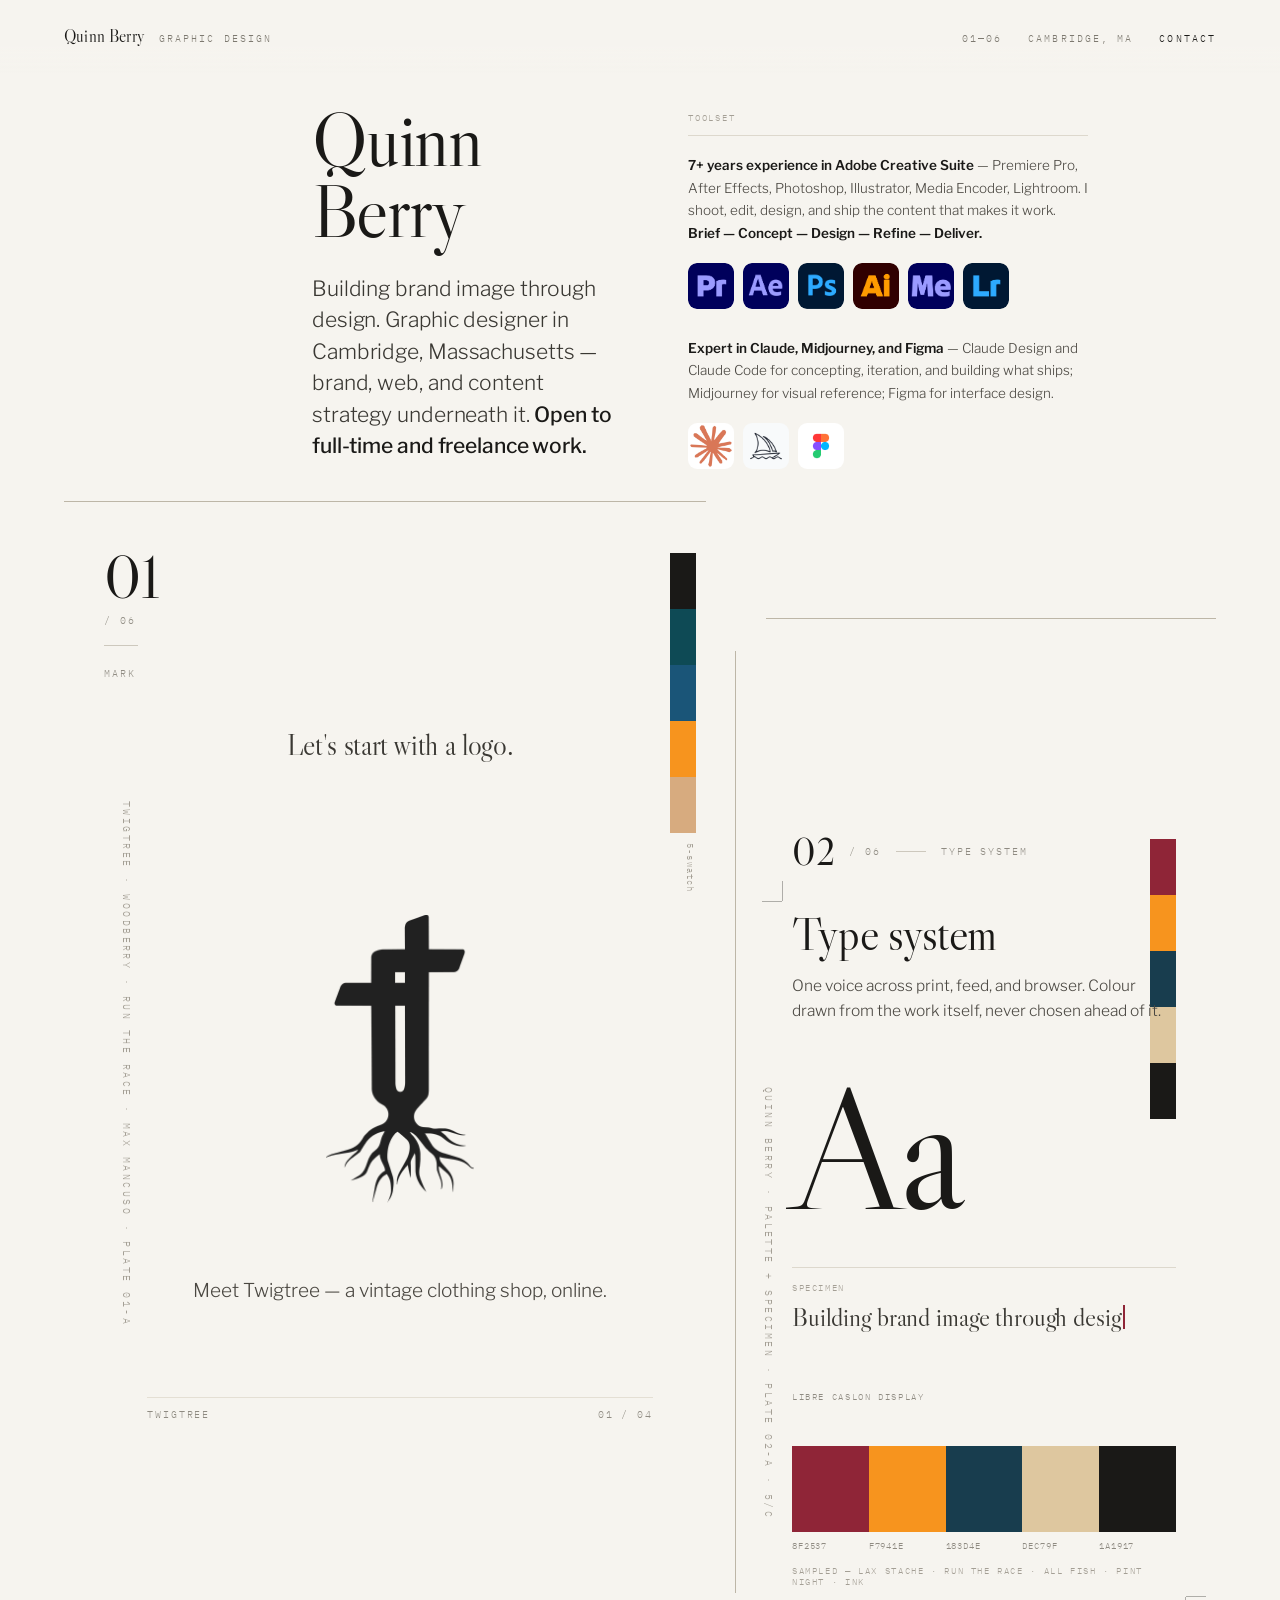
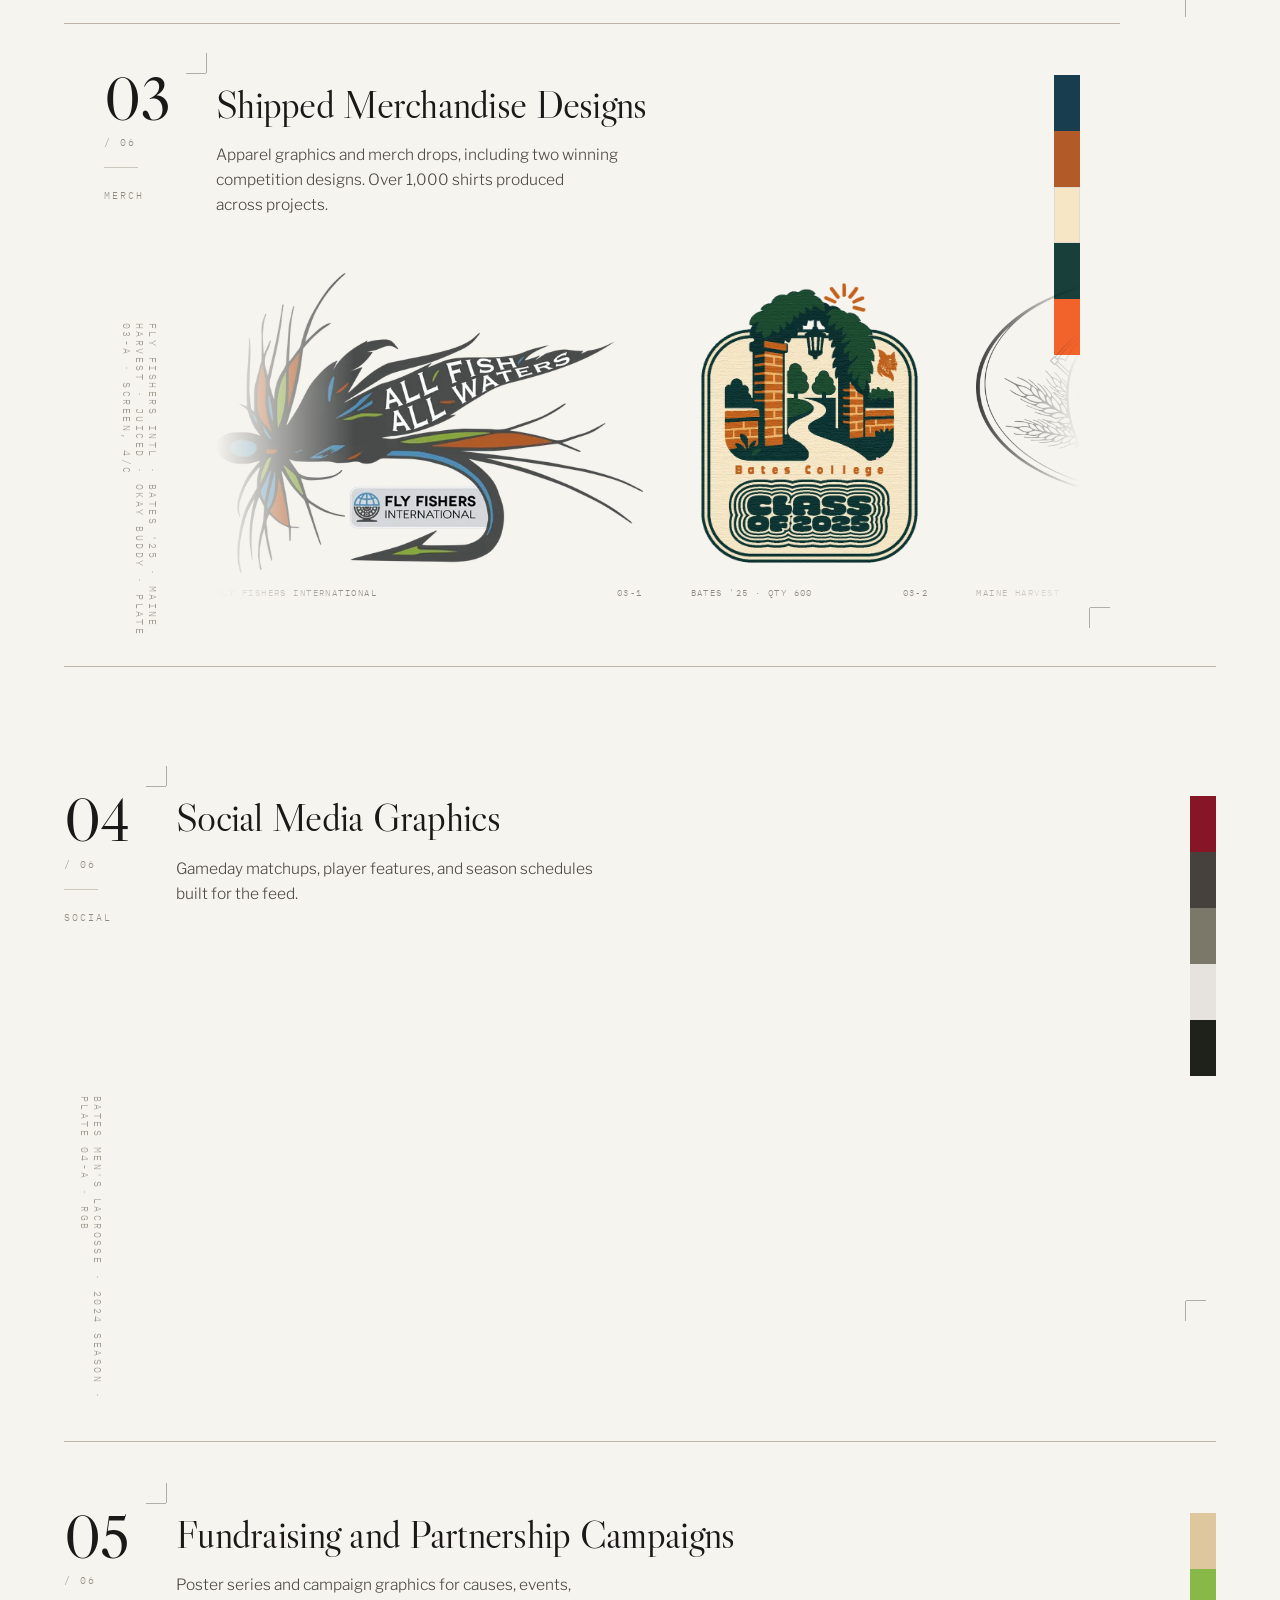
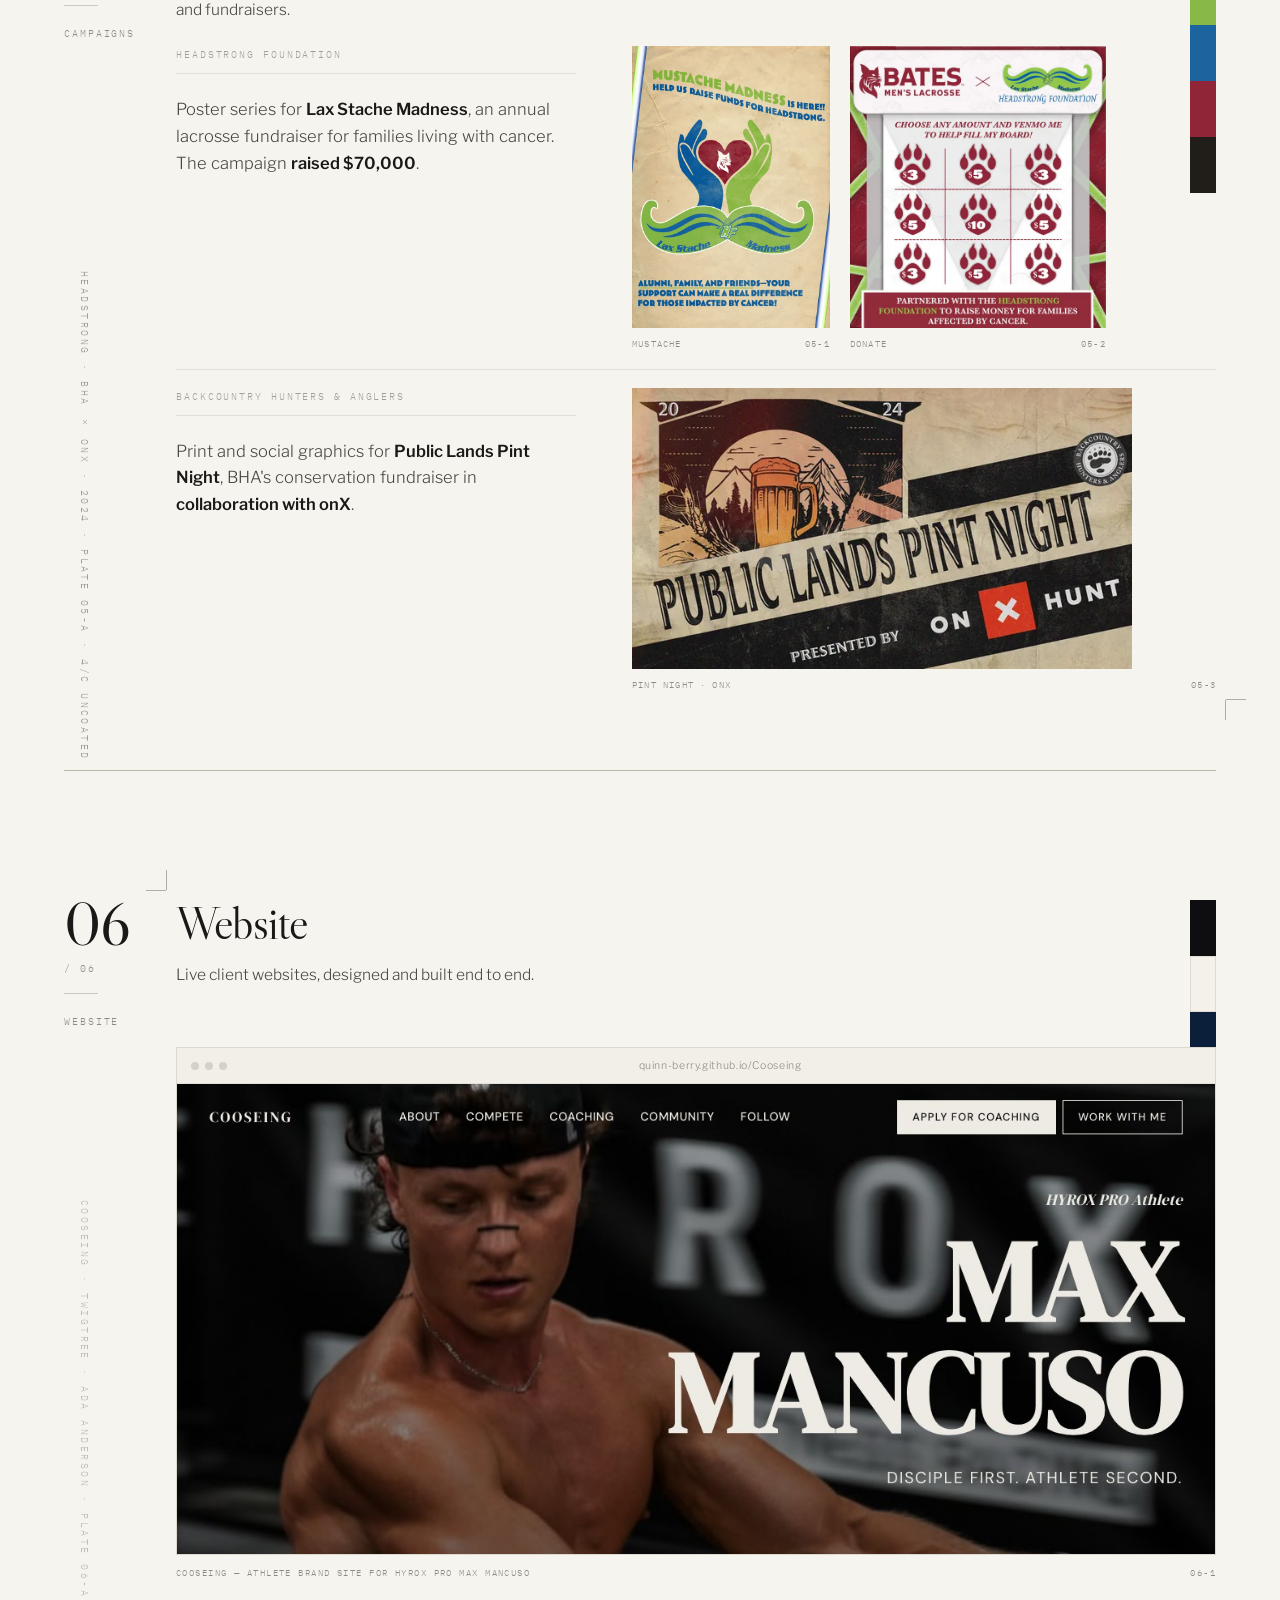
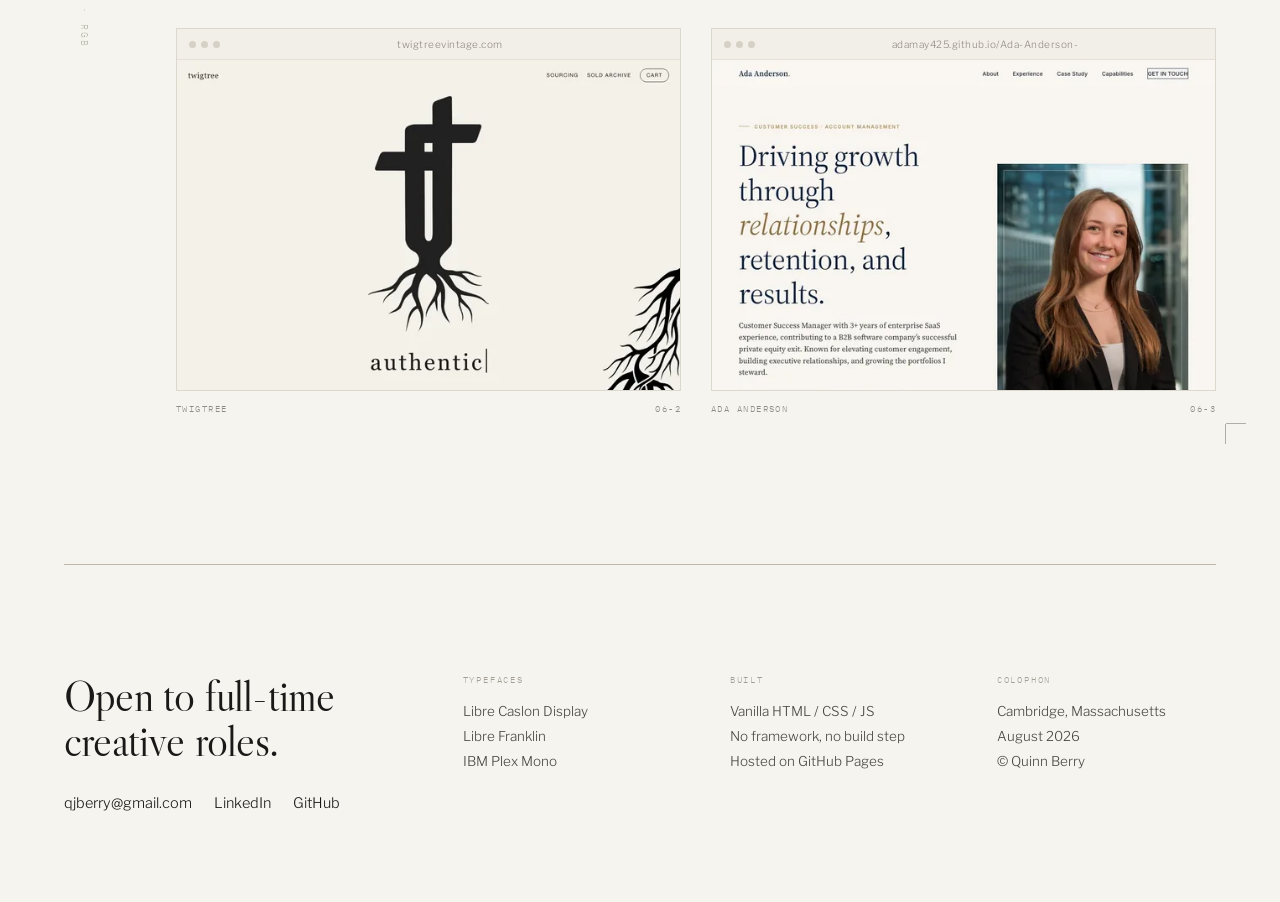
==== commit f966c0db: "Give section 05 its measure back: art sized by height, not width The width cap was doing two jobs an" ====
--- a/index.html
+++ b/index.html
@@ -321,7 +321,7 @@
   </section>
 
   <!-- ===================== 05 CAMPAIGNS ===================== -->
-  <section class="section" aria-labelledby="s5">
+  <section class="section section--tight" aria-labelledby="s5">
     <div class="rail" aria-hidden="true">
       <div class="rail__no">05</div>
       <div class="rail__of">/ 06</div>
@@ -338,19 +338,19 @@
     </div>
 
     <div class="section__body">
-      <div class="block block--800"><span class="crop" aria-hidden="true"></span>
+      <div class="block block--1120"><span class="crop" aria-hidden="true"></span>
         <h2 class="h2 h2--long" id="s5">Fundraising and Partnership Campaigns</h2>
         <p class="lede" style="max-width:430px">Poster series and campaign graphics for causes, events, and fundraisers.</p>
 
         <!-- One case study per row, each running the full measure: the
              client note holds the left column, the work takes the rest. -->
-        <div class="case" style="margin-top:46px">
+        <div class="case" style="margin-top:24px">
           <div class="case__text">
             <div class="client">HEADstrong Foundation</div>
             <p class="client__note">Poster series for <strong>Lax Stache Madness</strong>, an annual lacrosse fundraiser for families living with cancer. The campaign <strong>raised $70,000</strong>.</p>
           </div>
           <div class="case__art">
-            <div class="grid grid--2-tight">
+            <div class="case__pair">
               <div>
                 <img src="thumbs/01-print-editorial/print-lax-stache-madness-01.webp" alt="Lax Stache Madness poster" width="600" height="854" loading="lazy" decoding="async">
                 <div class="caption caption--sm"><span>Mustache</span><span>05-1</span></div>
--- a/css/site.css
+++ b/css/site.css
@@ -94,14 +94,22 @@
 
 /* --- section scaffolding ------------------------------------------------- */
 
-.section { position: relative; padding: 130px 0 150px; }
+/* --pad-top drives both the section's top padding and the absolute offset of
+   the rail and swatch strip beside it. They have to be the same number — a
+   section that changes its padding without moving its rail leaves the number
+   floating below its own heading — so it is declared once. */
+.section { --pad-top: 130px; position: relative; padding: var(--pad-top) 0 150px; }
+/* Section 05 carries two stacked case rows; the standard band padding left
+   it looking loose top and bottom against that much content, and the height
+   it gives back is what pays for the larger art. */
+.section--tight { --pad-top: 72px; padding-bottom: 80px; }
 .section--hero {
+  --pad-top: 150px;
   display: flex; flex-direction: column; justify-content: center;
-  padding: 150px 0 120px;
-}
-
-.rail { position: absolute; left: var(--edge); top: 130px; width: 96px; }
-.section--hero .rail { top: 150px; }
+  padding: var(--pad-top) 0 120px;
+}
+
+.rail { position: absolute; left: var(--edge); top: var(--pad-top); width: 96px; }
 .rail__no    { font-family: var(--serif); font-size: 60px; line-height: 0.82; letter-spacing: -0.01em; }
 .rail__of    { font-family: var(--mono); font-size: 9.5px; letter-spacing: 0.2em; color: var(--muted); margin-top: 12px; }
 .rail__dash  { width: 34px; height: 1px; background: #cdc8bd; margin: 18px 0; }
@@ -115,8 +123,7 @@
 }
 .plate--faint { color: #c2beb5; }
 
-.swatches { position: absolute; right: var(--edge); top: 130px; display: flex; flex-direction: column; }
-.section--hero .swatches { top: 150px; }
+.swatches { position: absolute; right: var(--edge); top: var(--pad-top); display: flex; flex-direction: column; }
 .swatches i { display: block; width: 26px; height: 56px; }
 .swatches i.is-pale { border: 1px solid #e0dbd1; }
 .swatches__label {
@@ -261,7 +268,7 @@
   font-family: var(--serif); font-weight: 400; font-size: 46px;
   line-height: 1; letter-spacing: -0.018em; margin: 0;
 }
-.h2--long { font-size: 40px; line-height: 1.08; max-width: 460px; text-wrap: balance; }
+.h2--long { font-size: 40px; line-height: 1.08; max-width: 720px; text-wrap: balance; }
 .lede {
   font-size: 15.5px; line-height: 1.62; margin: 16px 0 0;
   color: var(--body); max-width: 440px; text-wrap: pretty;
@@ -276,7 +283,6 @@
 
 .grid { display: grid; align-items: end; }
 .grid--2      { grid-template-columns: 1fr 1fr; gap: 48px; }
-.grid--2-tight{ grid-template-columns: 1fr 1fr; gap: 18px; }
 .grid--2-wide { grid-template-columns: 1fr 1fr; gap: 56px; align-items: start; }
 .grid--3      { grid-template-columns: 1fr 1fr 1fr; gap: 26px; align-items: start; }
 .grid--feed2  { grid-template-columns: 1.15fr 1fr; gap: 26px; align-items: start; }
@@ -384,19 +390,38 @@
 
 /* Each case study is its own row across the full measure — note on the
    left, the work filling the rest — so the two clients read in sequence
-   rather than competing for half a column each. */
-/* The art is capped rather than left to fill the measure — at full width
-   the posters ran ~460px tall each and the section swallowed a screen and a
-   half. The cap is 347px (520 / 1.5); the spacing around the cases came
-   down by the same factor so the section shrinks with the pictures rather
-   than leaving holes where they used to be. Type size is untouched. */
-.case { display: grid; grid-template-columns: 300px 1fr; gap: 48px; align-items: start; }
+   rather than competing for half a column each.
+
+   The art is sized by HEIGHT, not width. Capping the width was what kept
+   the section short, but it also meant the pictures could never use the
+   empty measure on the right: a wider cap on a 1:1.4 poster buys width and
+   height together. Fixing the height instead lets each piece run out
+   sideways into that space while the row stays the height it is told to
+   be — which is the only way to get bigger art and a shorter section at
+   the same time. Everything else here is overhead trimmed to pay for it. */
+.case {
+  /* Fluid, because the pair's row width is ~1.6x this height: pinned at
+     300px the two posters outgrow the art column below ~1200px and flex
+     shrinks them, which squashes width against a fixed height and distorts
+     the artwork. Scaling the cap with the viewport keeps the row inside the
+     column, so nothing ever has to shrink. */
+  --case-art: clamp(180px, 22vw, 300px);
+  display: grid; grid-template-columns: 400px 1fr; gap: 56px; align-items: start;
+}
 .case + .case {
-  margin-top: 32px; padding-top: 30px; border-top: 1px solid var(--rule-soft);
+  margin-top: 20px; padding-top: 18px; border-top: 1px solid var(--rule-soft);
 }
 .case__text { padding-top: 2px; }
-.case__art { min-width: 0; max-width: 347px; }
-.case__art img { width: 100%; }   /* the work fills its column, not its intrinsic width */
+.case__art { min-width: 0; }
+/* max-height, not height. An explicit height pins the vertical while the
+   width is still free to be reduced — by max-width, or by flex shrink in
+   the pair — and the picture comes out narrowed. Capping instead leaves
+   height:auto in charge, so both dimensions move together. */
+.case__art img { width: auto; max-width: 100%; max-height: var(--case-art); }
+
+/* The paired posters sit on a shared baseline and take only the width their
+   height gives them, rather than splitting a column in half. */
+.case__pair { display: flex; align-items: flex-end; gap: 20px; }
 
 .client {
   font-family: var(--mono); font-size: 9.5px; letter-spacing: 0.2em;
@@ -512,17 +537,20 @@
   .block::before, .block::after,
   .block > .crop::before, .block > .crop::after { display: none; }
 
-  .section { padding: 96px 0 110px; }
-  .section--hero { padding: 132px 0 96px; }
+  .section { --pad-top: 96px; padding-bottom: 110px; }
+  .section--hero { --pad-top: 132px; padding-bottom: 96px; }
   .section__body { padding-right: var(--gutter); }
 
   .hero { padding: 0 var(--gutter); gap: 48px; }
   .hero h1 { font-size: clamp(46px, 6vw, 76px); }
   .toolset { flex: 0 0 340px; }
 
+  /* Narrower note column so the art keeps its share of a smaller measure. */
+  .case { grid-template-columns: 300px 1fr; gap: 44px; }
+
   /* Rails are gone at this width, so the blocks give their measure back to
-     the content. The grid placement and the overlaps still hold. */
-  /* The left gutter has to stay wider than one grid column, because one
+     the content; the grid placement and the overlaps still hold. The left
+     gutter has to stay wider than one grid column, though, because one
      column is exactly how far 01 overlaps 02 — anything narrower and 01's
      opaque panel clips the first characters of 02's copy. */
   .blk { --gutter: clamp(88px, 9vw, 132px); --edge: clamp(20px, 2.5vw, 36px); padding: 48px 0 56px; }
@@ -577,7 +605,6 @@
     grid-template-columns: 1fr;
     gap: 44px;
   }
-  .grid--2-tight { gap: 18px; }          /* poster pairs stay side by side */
 
   .case { grid-template-columns: 1fr; gap: 32px; }
 
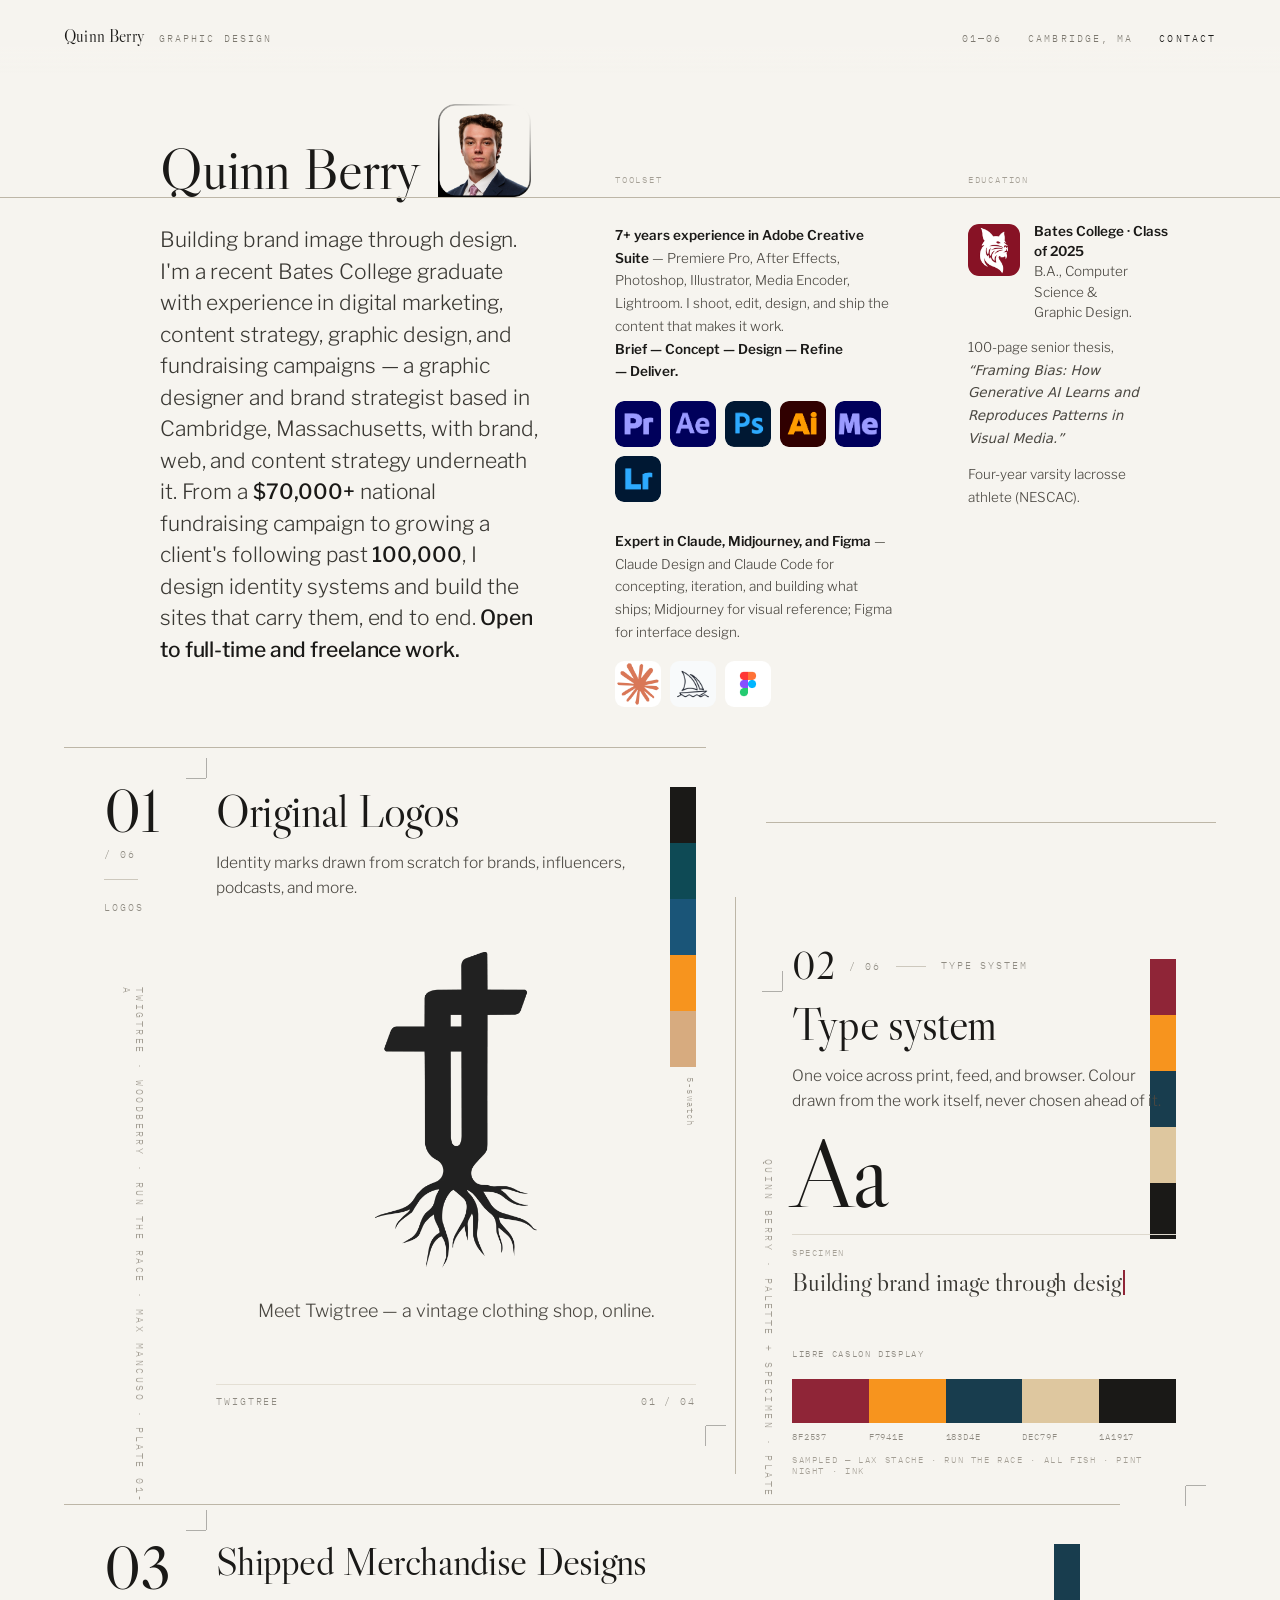
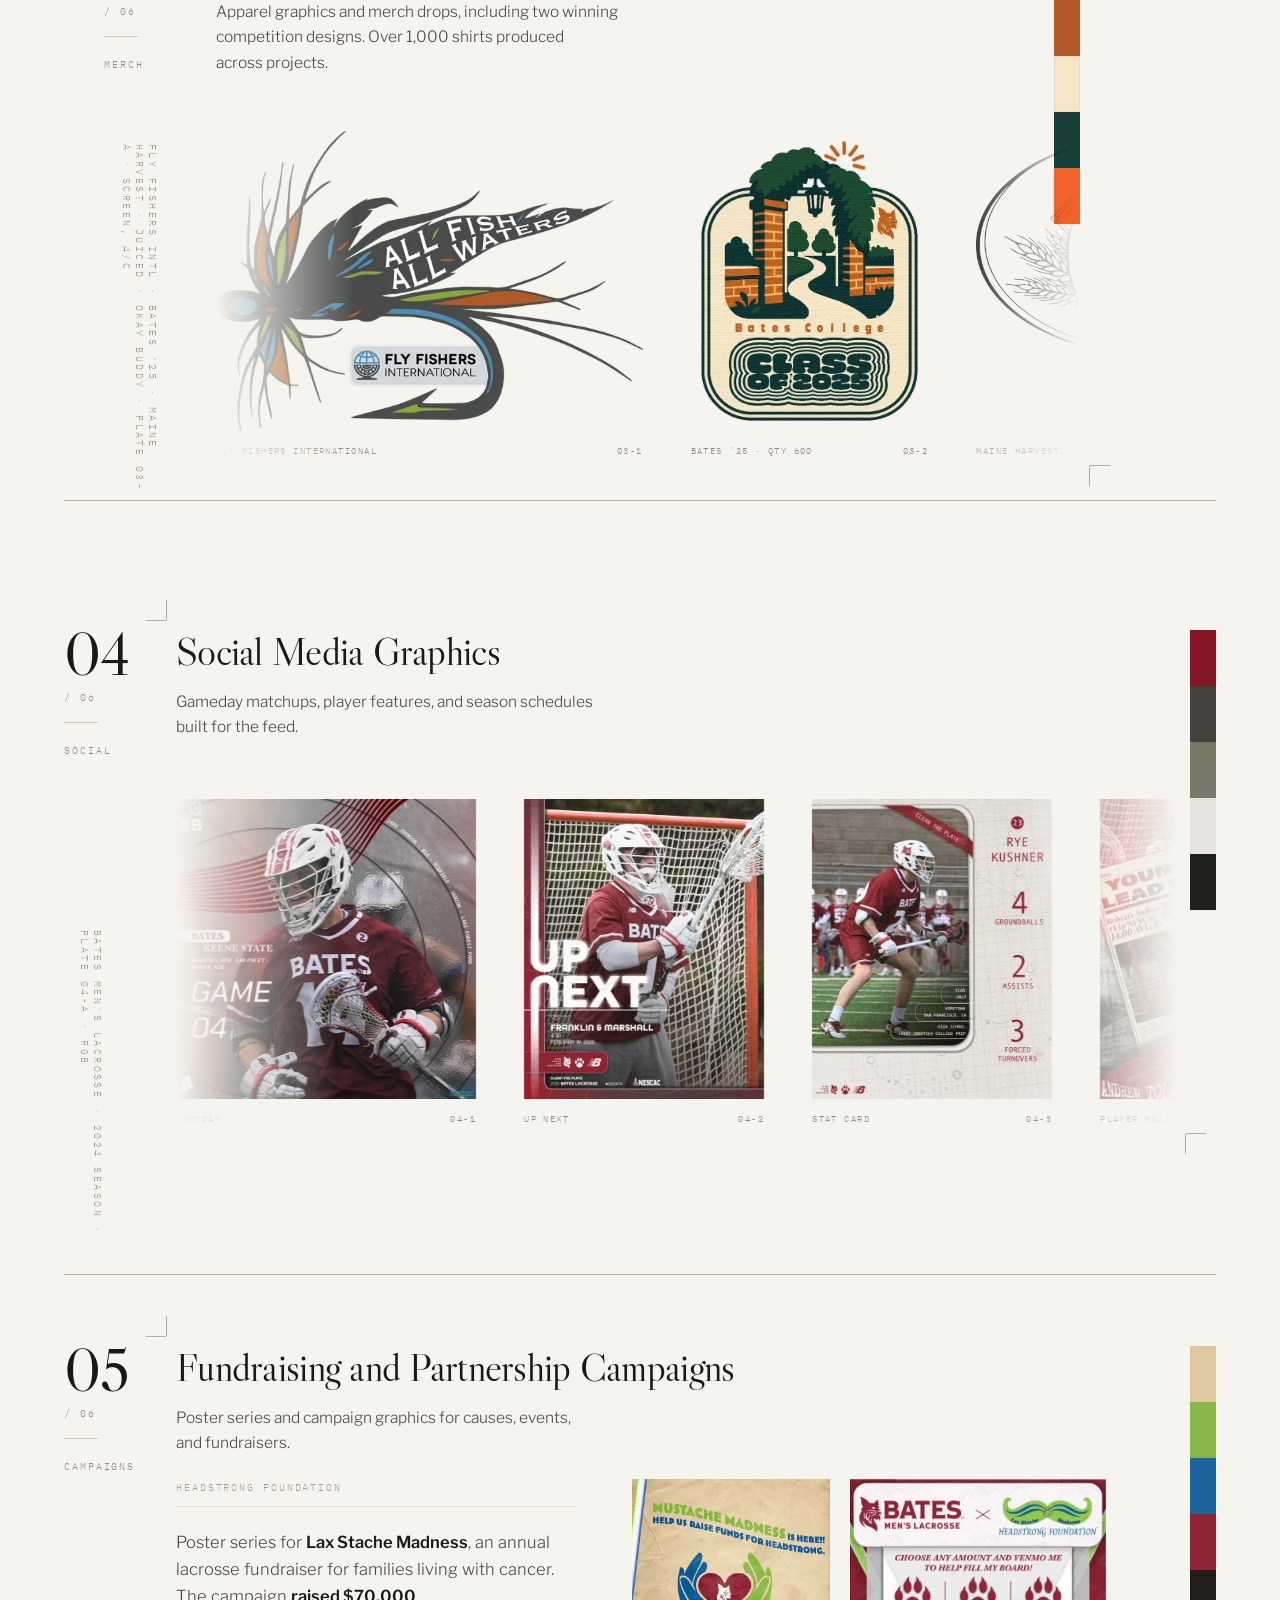
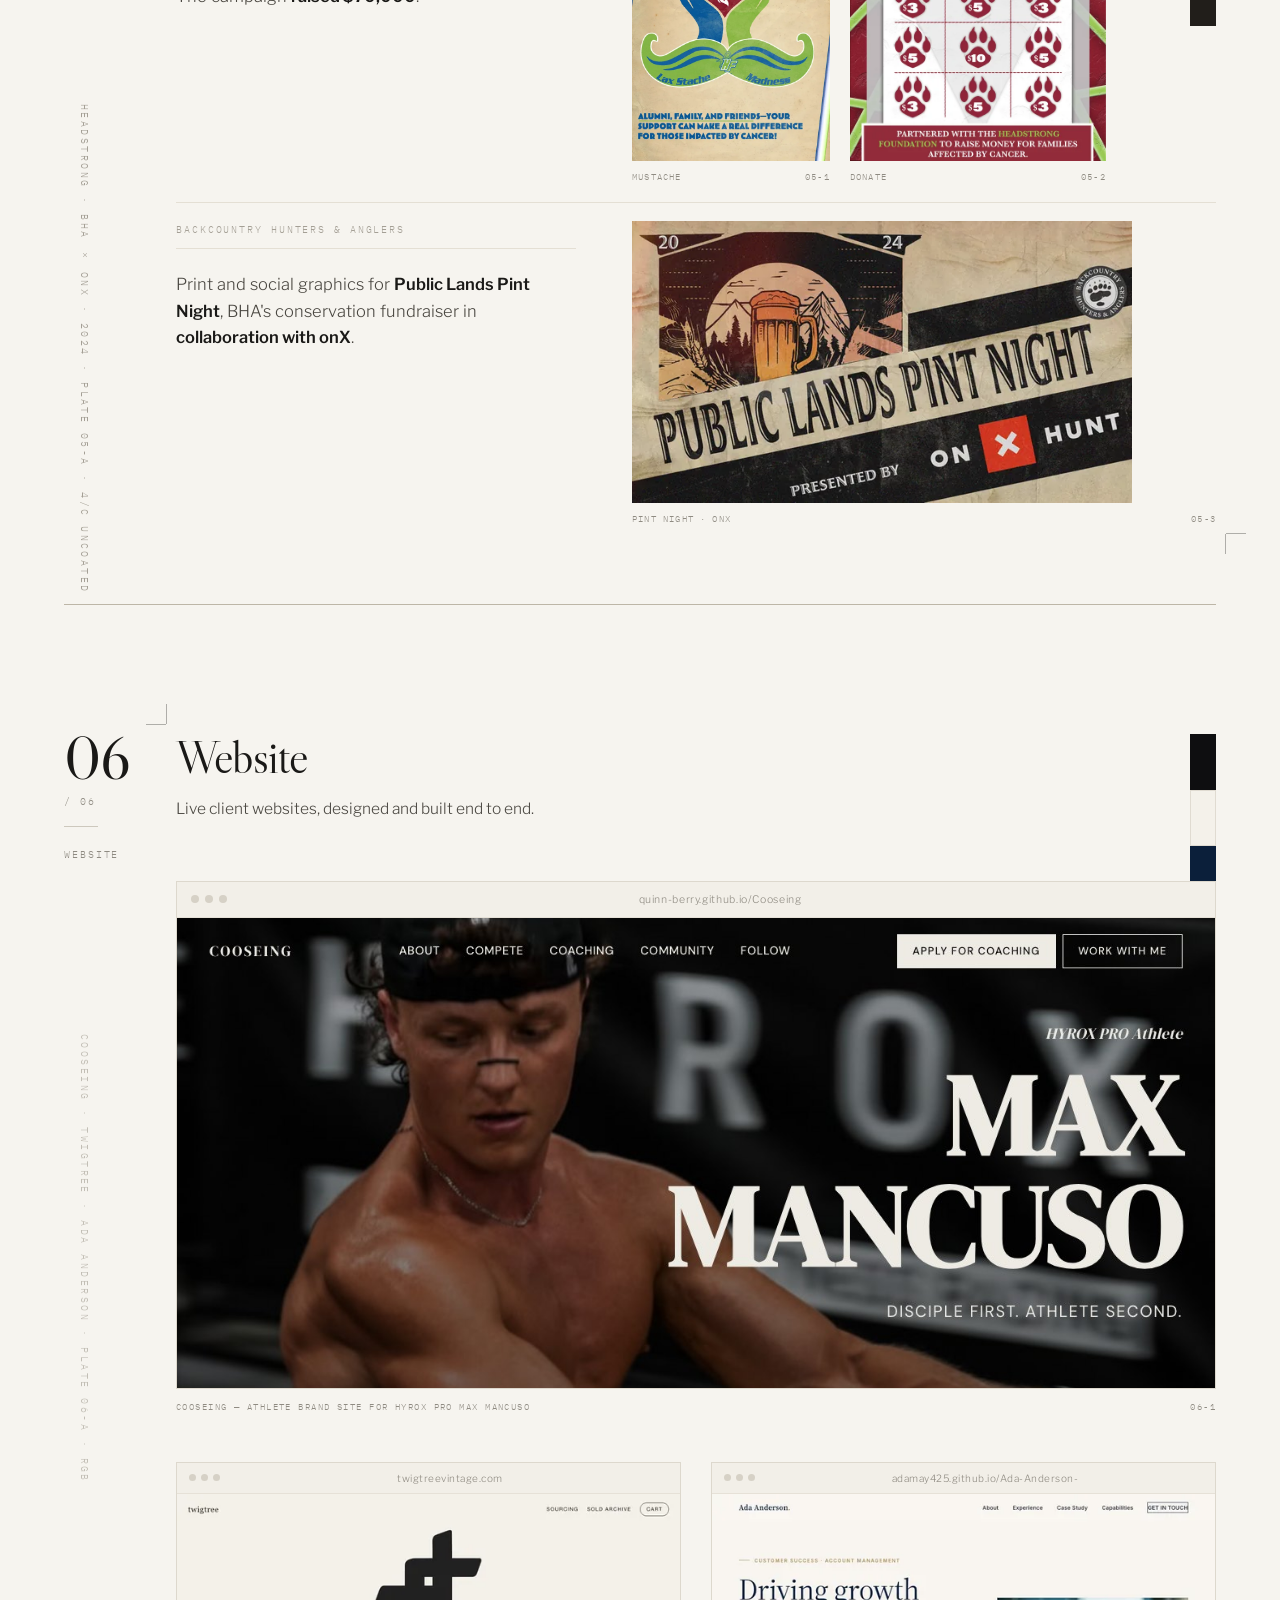
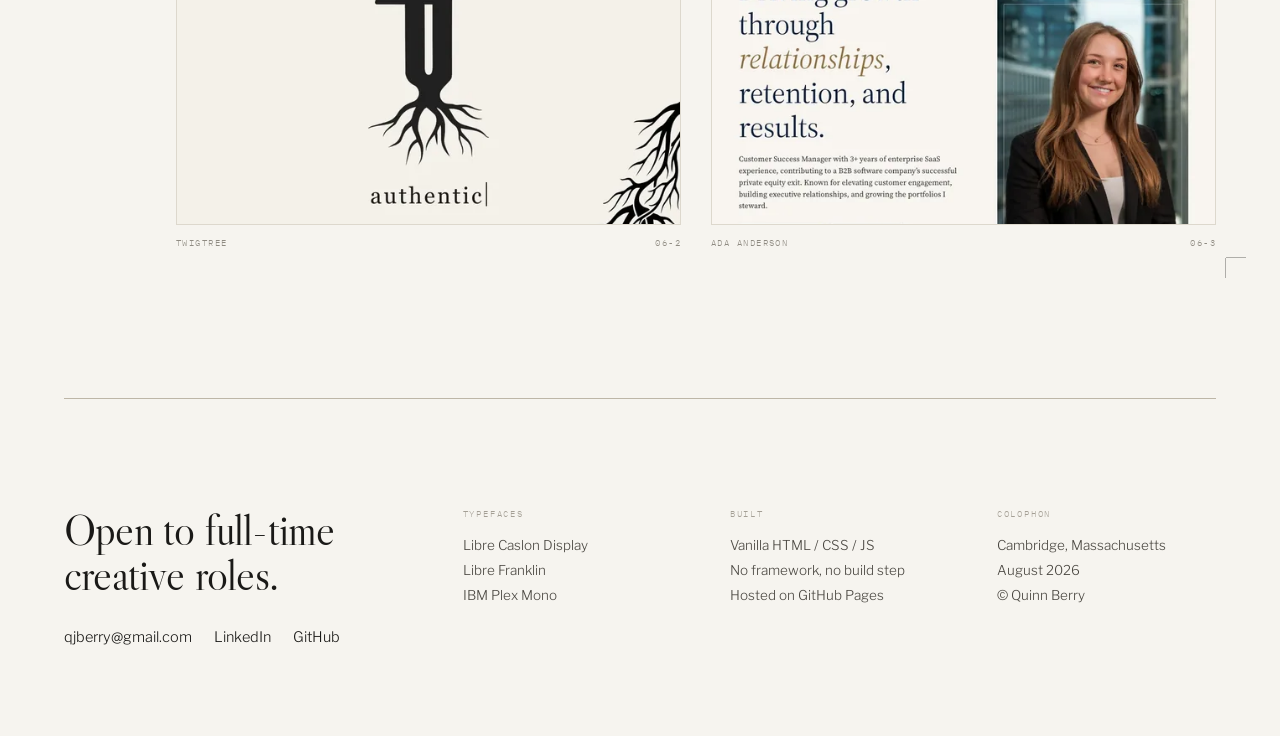
==== commit 25efc4d7: "Rebuild the hero as a three-column grid; retitle 01 Original Logos Hero - Name and portrait sit abov" ====
--- a/index.html
+++ b/index.html
@@ -51,14 +51,27 @@
 
   <!-- ===================== HEADER + HERO ===================== -->
   <section class="section section--hero blk blk--hero" aria-labelledby="s1">
+    <!-- Three columns under one continuous rule: the name row and the two
+         column labels sit on row 1, the rule spans row 2, the bodies sit on
+         row 3. The rule is its own grid item rather than a border on each
+         head, so it stays unbroken across the column gaps. -->
     <div class="hero">
-      <div class="hero__intro">
+      <div class="hero__name">
         <h1 id="s1">Quinn Berry</h1>
-        <p class="hero__lede">Building brand image through design. Graphic designer in Cambridge, Massachusetts — brand, web, and content strategy underneath it. <strong>Open to full-time and freelance work.</strong></p>
-      </div>
+        <div class="hero__portrait">
+          <img src="assets/portrait/headshot-alt.png"
+               srcset="assets/portrait/headshot-alt.png 1x, assets/portrait/headshot-alt@2x.png 2x"
+               alt="Quinn Berry" width="320" height="320" decoding="async">
+        </div>
+      </div>
+      <div class="hero__k hero__k--tools">Toolset</div>
+      <div class="hero__k hero__k--edu">Education</div>
+
+      <i class="hero__rule" aria-hidden="true"></i>
+
+      <p class="hero__lede">Building brand image through design. I'm a recent Bates College graduate with experience in digital marketing, content strategy, graphic design, and fundraising campaigns — a graphic designer and brand strategist based in Cambridge, Massachusetts, with brand, web, and content strategy underneath it. From a <strong>$70,000+</strong> national fundraising campaign to growing a client's following past <strong>100,000</strong>, I design identity systems and build the sites that carry them, end to end. <strong>Open to full-time and freelance work.</strong></p>
 
       <aside class="toolset" aria-label="Software experience">
-        <div class="toolset__label">Toolset</div>
         <p><strong>7+ years experience in Adobe Creative Suite</strong> — Premiere Pro, After Effects, Photoshop, Illustrator, Media Encoder, Lightroom. I shoot, edit, design, and ship the content that makes it work.<br><strong>Brief — Concept — Design — Refine — Deliver.</strong></p>
         <div class="toolset__row">
           <img src="assets/adobe/premiere_pro.jpeg" alt="Adobe Premiere Pro" width="46" height="46" loading="lazy" decoding="async">
@@ -75,16 +88,27 @@
           <img src="assets/tools/figma.png" alt="Figma" width="46" height="46" loading="lazy" decoding="async">
         </div>
       </aside>
-    </div>
-  </section>
-
-  <!-- ===================== 01 MARK ===================== -->
-  <section class="section blk blk--mark" aria-label="Mark">
+
+      <aside class="edu" aria-label="Education">
+        <div class="edu__head">
+          <img class="edu__mark" src="assets/bates-logo.png"
+               srcset="assets/bates-logo.png 1x, assets/bates-logo@2x.png 2x"
+               alt="Bates College" width="176" height="176" loading="lazy" decoding="async">
+          <p><strong>Bates College &middot; Class of 2025</strong><br>B.A., Computer Science &amp; Graphic Design.</p>
+        </div>
+        <p class="is-second">100-page senior thesis, <em>&ldquo;Framing Bias: How Generative AI Learns and Reproduces Patterns in Visual Media.&rdquo;</em></p>
+        <p class="is-second">Four-year varsity lacrosse athlete (NESCAC).</p>
+      </aside>
+    </div>
+  </section>
+
+  <!-- ===================== 01 ORIGINAL LOGOS ===================== -->
+  <section class="section blk blk--mark" aria-labelledby="s1b">
     <div class="rail" aria-hidden="true">
       <div class="rail__no">01</div>
       <div class="rail__of">/ 06</div>
       <div class="rail__dash"></div>
-      <div class="rail__label">Mark</div>
+      <div class="rail__label">Logos</div>
     </div>
     <div class="plate" aria-hidden="true">Twigtree · Woodberry · Run the Race · Max Mancuso · Plate 01-A</div>
     <div class="swatches" aria-hidden="true">
@@ -96,16 +120,21 @@
       <span class="swatches__label">5-swatch</span>
     </div>
 
-    <div class="hero__cue"><span>Let's start with a logo.</span></div>
-
-    <div class="marks">
-      <div class="marks__frame">
-        <div class="marks__window">
-          <div class="marks__track" id="marks-track"></div>
-        </div>
-        <div class="marks__meta">
-          <span id="marks-name">Twigtree</span>
-          <span id="marks-count">01 / 04</span>
+    <div class="section__body">
+      <div class="block block--900"><span class="crop" aria-hidden="true"></span>
+        <h2 class="h2" id="s1b">Original Logos</h2>
+        <p class="lede">Identity marks drawn from scratch for brands, influencers, podcasts, and more.</p>
+
+        <div class="marks">
+          <div class="marks__frame">
+            <div class="marks__window">
+              <div class="marks__track" id="marks-track"></div>
+            </div>
+            <div class="marks__meta">
+              <span id="marks-name">Twigtree</span>
+              <span id="marks-count">01 / 04</span>
+            </div>
+          </div>
         </div>
       </div>
     </div>
@@ -203,7 +232,7 @@
                 <div class="marquee__art"><img src="thumbs/05-merchandise/merch-okay-buddy-02.webp" alt="Okay Buddy" width="600" height="434" loading="lazy" decoding="async"></div>
                 <figcaption class="caption"><span>Okay Buddy &middot; Streetwear</span><span>03-5</span></figcaption>
               </figure>
-              <figure class="marquee__item">
+              <figure class="marquee__item marquee__item--mid">
                 <div class="marquee__art"><img src="thumbs/05-merchandise/merch-okay-buddy-01.webp" alt="Okay Buddy wordmark" width="600" height="125" loading="lazy" decoding="async"></div>
                 <figcaption class="caption"><span>Wordmark, knockout</span><span>03-6</span></figcaption>
               </figure>
@@ -229,7 +258,7 @@
                 <div class="marquee__art"><img src="thumbs/05-merchandise/merch-okay-buddy-02.webp" alt="" width="600" height="434" loading="lazy" decoding="async"></div>
                 <figcaption class="caption"><span>Okay Buddy &middot; Streetwear</span><span>03-5</span></figcaption>
               </figure>
-              <figure class="marquee__item">
+              <figure class="marquee__item marquee__item--mid">
                 <div class="marquee__art"><img src="thumbs/05-merchandise/merch-okay-buddy-01.webp" alt="" width="600" height="125" loading="lazy" decoding="async"></div>
                 <figcaption class="caption"><span>Wordmark, knockout</span><span>03-6</span></figcaption>
               </figure>
--- a/css/site.css
+++ b/css/site.css
@@ -143,15 +143,18 @@
    ----------------------------------------------------------------------- */
 
 .interlock {
+  /* .blk shadows --edge with its own 40px, so the page-edge value is
+     captured here for anything that needs to measure back out to it. */
+  --bleed-edge: var(--edge);
   display: grid;
   grid-template-columns: repeat(12, 1fr);
   grid-template-rows:
     auto      /* 1  hero body                              */
-    118px     /* 2  hero bottom  ∩  01 top                 */
-    168px     /* 3  01 body                                */
+    76px      /* 2  hero bottom  ∩  01 top                 */
+    96px      /* 3  01 body                                */
     auto      /* 4  01 and 02 both grow here               */
-    92px      /* 5  01 bottom    ∩  02 body                */
-    160px     /* 6  02 bottom    ∩  03 top                 */
+    56px      /* 5  01 bottom    ∩  02 body                */
+    88px      /* 6  02 bottom    ∩  03 top                 */
     auto;     /* 7  03 body                                */
   padding: 0 var(--edge);
 }
@@ -163,11 +166,11 @@
   --gutter: 152px;
   --edge: 40px;
   background: var(--paper);
-  padding: 60px 0 68px;
-}
-.blk .rail   { top: 52px; }
-.blk .plate  { left: 56px; top: 300px; }
-.blk .swatches { top: 52px; }
+  padding: 36px 0 44px;
+}
+.blk .rail   { top: 40px; }
+.blk .plate  { left: 56px; top: 240px; }
+.blk .swatches { top: 40px; }
 
 /* Block 02 is the one block whose left margin is covered: 01 laps it by a
    whole grid column (~109px), which is wider than the 96px rail plus any
@@ -176,7 +179,7 @@
    where it clears the overlap. The plate is thin enough to slip into the
    gap that is left between 01's edge and the copy. */
 .blk--type .rail {
-  left: var(--gutter); top: 46px; width: auto;
+  left: var(--gutter); top: 28px; width: auto;
   display: flex; align-items: center; gap: 15px;
 }
 .blk--type .rail__no    { font-size: 38px; line-height: 1; }
@@ -184,7 +187,7 @@
 .blk--type .rail__dash  { width: 30px; margin: 0; }
 .blk--type .rail__label { line-height: 1; }
 .blk--type .plate { left: 122px; }
-.blk--type .section__body { padding-top: 64px; }
+.blk--type .section__body { padding-top: 46px; }
 
 .blk--hero   { grid-column: 2 / 13; grid-row: 1 / 3; z-index: 1; }
 .blk--mark   { grid-column: 1 / 8;  grid-row: 2 / 6; z-index: 3; }
@@ -195,12 +198,13 @@
    or the block below simply covers the last line of copy. 01 and 02 are
    handed more height than their content needs — they share row 4 with each
    other — so their contents centre in the space rather than hang at the top. */
-.blk--hero.section--hero { padding: 104px 0 150px; }
+.blk--hero.section--hero { padding: 104px 0 116px; }
 .blk--mark {
   display: flex; flex-direction: column; justify-content: center;
-  padding-bottom: 124px;
-}
-.blk--type { padding-bottom: 196px; }
+  padding-bottom: 84px;
+}
+/* Has to stay clear of row 6, which is where 03 laps this block. */
+.blk--type { padding-bottom: 116px; }
 
 /* --- dividing rules ------------------------------------------------------
    Hairlines at the weight the boundary boxes used, but only on the edges
@@ -289,24 +293,147 @@
 
 /* --- 01 hero ------------------------------------------------------------- */
 
-.hero { display: flex; align-items: flex-start; gap: 64px; padding: 0 128px 0 152px; }
-.hero__intro { flex: 0 1 auto; min-width: 0; }
+/* No left padding. The hero is already inset twice over — once by the
+   interlock's page padding, once by starting on grid column 2 — and a third
+   inset here pushed the name a third of the way across the block and left
+   the whole left side of it empty. The name now sets flush to the block's
+   own left edge, and the intro grows into the measure instead of sitting at
+   its content width, so the copy fills the space rather than hugging the
+   toolset. */
+/* Three columns, three rows: heads / rule / bodies. The rule is a grid item
+   spanning every column rather than a border on each head, so it runs
+   unbroken through the column gaps the way the reference shows it.
+
+   --measure is the width the name row and the lede share. It is derived from
+   the viewport rather than from the column via container queries: the hero is
+   a grid whose first track is fractional, and inline-size containment on a
+   fractional track collapses to zero the moment the grid stacks. A min()
+   against vw is duller but it cannot break. */
+.hero {
+  /* container-type is safe here: .hero stretches to its parent's width in a
+     column flex box, so its inline size never depends on its contents. That
+     lets --measure be the real width of track 1 — the fr share of what is
+     left after the gaps — instead of a vw guess that drifts out of the track
+     and overflows. Track 2 has a floor: below ~340px the six Adobe icons
+     stop fitting on one row. */
+  container-type: inline-size;
+  /* Track 1 IS --measure, rather than an fr share that happens to match it.
+     The previous version had minmax() floors on tracks 2 and 3; when those
+     floors bound, they take space out of the fr pool and track 1 no longer
+     equals the fr fraction --measure was computed from. Track 1 came out
+     503px against a 459px --measure, and the lede's max-width left the
+     difference as dead track — which is why the two column gaps measured
+     204px and 56px instead of matching. Declaring track 1 as --measure and
+     splitting only what is left makes the two agree by construction. */
+  position: relative;
+  --gapcol: 72px;
+  /* 0.439 is 1.84 / (1.84 + 1.35 + 1) — the first track's share of the fr
+     pool. Kept as a ratio rather than putting --measure straight into
+     grid-template-columns: cq units resolve against the nearest ANCESTOR
+     container, so on .hero itself 100cqw is the viewport, while on its
+     children it is .hero. Using --measure in the template gave track 1
+     568.9px while the lede inside it computed 447px from the same variable,
+     and the leftover showed up as a 194px gap. Expressed this way both
+     numbers come from the same fr split and agree. */
+  --measure: calc(0.439 * (100cqw - 2 * var(--gapcol)));
+  display: grid;
+  grid-template-columns: 1.84fr 1.35fr 1fr;
+  grid-template-rows: auto 1px auto;
+  column-gap: var(--gapcol);
+  align-items: end;
+  padding: 0 40px 0 0;
+}
+.hero__name  { grid-column: 1; grid-row: 1; }
+.hero__k--tools { grid-column: 2; grid-row: 1; }
+.hero__k--edu   { grid-column: 3; grid-row: 1; }
+/* Full bleed. The hero block sits one page-padding plus one 12th-column in
+   from the page edge, so the rule backs that offset out and takes the page's
+   whole width. .page clips, so nothing here can create a scrollbar. */
+.hero__rule {
+  grid-column: 1 / -1; grid-row: 2;
+  /* Absolutely positioned so it takes no part in track sizing. In flow it
+     spans all three columns at an explicit page width, and that width
+     becomes a min-content contribution across the whole pool — it was
+     inflating the tracks by ~104px and pushing the grid past the hero's
+     right edge, which is the other half of why the gaps looked wrong.
+     Placed in the row-2 area, it still lands on the same 1px line. */
+  position: absolute; top: 0; left: 0; height: 1px;
+  /* --keyline, not --rule: every other divider on the page is --keyline, and
+     the hero's was the one hairline in a lighter grey. */
+  background: var(--keyline);
+  /* min() against the page's own cap, not raw 100vw: past 1440 the page
+     stops growing and stays centred, so an unclamped 100vw would overhang
+     and only look right because .page clips it. */
+  --page-w: min(100vw, 1440px);
+  width: var(--page-w);
+  margin-left: calc(-1 * (var(--bleed-edge) + (var(--page-w) - 2 * var(--bleed-edge)) / 12));
+}
+/* align-self:start, because the hero's align-items:end is what bottom-aligns
+   the heads onto the rule — left to inherit, it hangs the three bodies from
+   their bottoms instead, so they start at three different heights. One
+   shared padding-top then puts every column's first line on the same
+   baseline under the rule. */
+.hero__lede  { grid-column: 1; grid-row: 3; }
+.toolset     { grid-column: 2; grid-row: 3; }
+.edu         { grid-column: 3; grid-row: 3; }
+.hero__lede, .toolset, .edu { align-self: start; padding-top: 26px; margin-top: 0; }
+.toolset > :first-child, .edu > :first-child { margin-top: 0; }
+
+/* Column heads. These used to be .toolset__label with its own bottom border;
+   the border now lives in .hero__rule so the three heads can share one line. */
+.hero__k {
+  font-family: var(--mono); font-size: 9px; letter-spacing: 0.2em;
+  text-transform: uppercase; color: var(--muted-2);
+  padding-bottom: 12px;
+}
 .hero h1 {
-  font-family: var(--serif); font-weight: 400; font-size: 76px;
-  line-height: 0.94; letter-spacing: -0.02em; margin: 0;
+  font-family: var(--serif); font-weight: 400; font-size: var(--name);
+  line-height: 0.98; letter-spacing: -0.02em; margin: 0;
 }
 .hero__lede {
   font-size: 21px; line-height: 1.5; letter-spacing: -0.005em;
-  margin: 26px 0 0; max-width: 520px; color: var(--ink-soft); text-wrap: pretty;
+  margin: 0; max-width: var(--measure); color: var(--ink-soft); text-wrap: pretty;
 }
 .hero__lede strong { font-weight: 500; color: var(--ink); }
 
-.toolset { flex: 0 0 400px; padding-top: 8px; }
-.toolset__label {
-  font-family: var(--mono); font-size: 9px; letter-spacing: 0.2em;
-  text-transform: uppercase; color: var(--muted-2);
-  padding-bottom: 12px; border-bottom: 1px solid var(--rule);
-}
+/* Name and portrait share a line; the lede runs full width underneath both.
+   Everything here is expressed as a multiple of --name rather than in fixed
+   px, so the portrait keeps the same relationship to the name at every
+   breakpoint instead of drifting as the type scales:
+
+     width          1.6  x name    (from the reference: portrait height is
+                                    ~2.2x the cap height of the name)
+     gap            0.30 x name
+   flex-end alone lands the portrait a few px under the baseline, which is
+   where the reference puts it, so no nudge is needed on top.
+
+   align-items: flex-end, not center — in the reference the portrait sits on
+   the name's baseline and runs up from there, rather than straddling it. */
+.hero__name {
+  /* 6.5755 is the width of the whole row in em: "Quinn Berry" measures
+     4.6755em in this face at this tracking, plus 0.30em of gap and 1.60em
+     of portrait. Dividing the measure by it gives the type size at which
+     name + gap + portrait comes to exactly the measure — so the row and the
+     paragraph beneath it share an edge at any width, with no magic numbers
+     to re-tune. Re-measure this constant if the name, face or tracking
+     changes. */
+  --name: calc(var(--measure) / 6.5755);
+  width: var(--measure); max-width: 100%;
+  display: flex; align-items: flex-end; flex-wrap: nowrap;
+  gap: calc(var(--name) * 0.30);
+}
+
+/* No mount, no shadow, no radius here: the rounded frame is drawn into the
+   artwork itself, and the corners outside it are transparent. Adding a
+   second frame in CSS would sit a square box behind a round one. */
+.hero__portrait {
+  flex: 0 0 auto;
+  width: calc(var(--name) * 1.6);
+}
+.hero__portrait img {
+  display: block; width: 100%; aspect-ratio: 1 / 1; object-fit: contain;
+}
+
 .toolset p { font-size: 13.5px; line-height: 1.68; margin: 18px 0 0; color: var(--body); text-wrap: pretty; }
 .toolset p + .toolset__row { margin-top: 18px; }
 .toolset p.is-second { margin-top: 28px; }
@@ -314,17 +441,36 @@
 .toolset__row { display: flex; gap: 9px; flex-wrap: wrap; }
 .toolset__row img { width: 46px; height: 46px; border-radius: 9px; }
 
-.hero__cue { text-align: center; margin-top: 96px; }
-.hero__cue span { font-family: var(--serif); font-size: 29px; letter-spacing: -0.012em; color: var(--ink-soft); }
+/* Education column. Same type scale as the toolset so the two read as a pair
+   either side of the rule. */
+/* Logo and the degree line share one band, the text set beside the mark
+   rather than under it. flex-start so the mark hangs off the first line
+   instead of centring against a block that is taller than it. */
+.edu__head { display: flex; align-items: flex-start; gap: 14px; }
+/* .edu .edu__head, not .edu__head: `.edu p` sets margin-top:18px at the same
+   specificity and later in the file, so a bare reset lost and dropped this
+   text 18px below the mark. The negative margin then trims the first line's
+   half-leading, which is what remains between the text box's top and the
+   top of the letterforms — without it the copy still starts ~3px low and
+   the two do not read as sharing a line. */
+.edu .edu__head p {
+  margin: calc((1em - 1lh) / 2) 0 0;
+  line-height: 1.5;
+}
+.edu__mark { flex: 0 0 auto; width: 52px; height: 52px; border-radius: 11px; }
+.edu p { font-size: 13.5px; line-height: 1.68; margin: 18px 0 0; color: var(--body); text-wrap: pretty; }
+.edu p.is-second { margin-top: 14px; }
+.edu strong { font-weight: 600; color: var(--ink); }
+.edu em { font-style: italic; }
 
 /* logo carousel */
 /* The carousel runs at 150% of its original size. Block 01 shares a grid
    row with 02 and 02 is the taller of the two, so the block was already
    carrying slack — the bigger slide and blurb fill that space instead of
    pushing the outline down. Nothing here changes the block's height. */
-.marks { display: flex; justify-content: center; margin-top: 44px; }
-.marks__frame { position: relative; width: 506px; max-width: 100%; display: flex; flex-direction: column; align-items: center; }
-.marks__window { width: 100%; overflow: hidden; margin-top: 54px; }
+.marks { display: flex; justify-content: center; margin-top: 16px; }
+.marks__frame { position: relative; width: 560px; max-width: 100%; display: flex; flex-direction: column; align-items: center; }
+.marks__window { width: 100%; overflow: hidden; margin-top: 20px; }
 .marks__track { display: flex; will-change: transform; transition: transform 900ms cubic-bezier(0.62, 0.02, 0.2, 1); }
 .marks__track.is-instant { transition: none; }
 .marks__cell { flex: 0 0 100%; width: 100%; display: flex; flex-direction: column; align-items: center; }
@@ -335,7 +481,7 @@
    object-fit: contain guarantees nothing is ever cropped — the tall marks
    (Twigtree is ~1:2) simply scale down to fit. */
 .marks__art {
-  height: 396px; padding: 20px 28px;
+  height: 348px; padding: 12px 28px;
   display: flex; align-items: center; justify-content: center;
 }
 .marks__art img {
@@ -345,8 +491,8 @@
 /* min-height, not height: the cells sit in a flex row so they equalise
    anyway, and a hard height would let the longest blurb spill into the meta
    rule underneath. */
-.marks__cap { min-height: 140px; padding: 0 24px; }
-.marks__cap p { margin: 20px 0 0; font-size: 19px; line-height: 1.5; color: var(--body); text-align: center; text-wrap: pretty; }
+.marks__cap { min-height: 100px; padding: 0 24px; }
+.marks__cap p { margin: 14px 0 0; font-size: 18px; line-height: 1.45; color: var(--body); text-align: center; text-wrap: pretty; }
 .marks__meta {
   display: flex; justify-content: space-between; width: 100%;
   font-family: var(--mono); font-size: 9.5px; letter-spacing: 0.2em;
@@ -356,8 +502,8 @@
 
 /* --- 02 type system ------------------------------------------------------ */
 
-.specimen { font-family: var(--serif); font-size: 172px; line-height: 0.86; letter-spacing: -0.03em; margin: 52px 0 0; }
-.faces { margin-top: 44px; border-top: 1px solid var(--rule); padding-top: 14px; }
+.specimen { font-family: var(--serif); font-size: 96px; line-height: 0.82; letter-spacing: -0.03em; margin: 22px 0 0; }
+.faces { margin-top: 20px; border-top: 1px solid var(--rule); padding-top: 12px; }
 .faces__k { font-family: var(--mono); font-size: 9px; letter-spacing: 0.18em; text-transform: uppercase; color: var(--muted-2); margin-bottom: 8px; }
 .faces__k--name { margin: 14px 0 0; color: var(--muted); }
 
@@ -365,7 +511,7 @@
    reflow as characters are added and removed; site.js swaps the face class
    and the name label together at the start of each cycle. */
 .typer {
-  margin: 0; min-height: 76px;
+  margin: 0; min-height: 68px;
   font-size: 26px; line-height: 1.3; letter-spacing: -0.005em;
   color: var(--ink-soft); word-break: break-word;
 }
@@ -381,10 +527,10 @@
 }
 @keyframes caret-blink { 0%, 49% { opacity: 1 } 50%, 100% { opacity: 0 } }
 
-.palette { display: grid; grid-template-columns: repeat(5, 1fr); margin-top: 44px; }
-.palette i { display: block; height: 86px; }
+.palette { display: grid; grid-template-columns: repeat(5, 1fr); margin-top: 20px; }
+.palette i { display: block; height: 44px; }
 .palette span { display: block; font-family: var(--mono); font-size: 8.5px; letter-spacing: 0.1em; color: var(--muted); margin-top: 8px; }
-.palette__note { font-family: var(--mono); font-size: 9px; letter-spacing: 0.18em; text-transform: uppercase; color: var(--muted-2); margin-top: 14px; }
+.palette__note { font-family: var(--mono); font-size: 9px; letter-spacing: 0.18em; text-transform: uppercase; color: var(--muted-2); margin-top: 12px; }
 
 /* --- 03 campaigns -------------------------------------------------------- */
 
@@ -479,6 +625,14 @@
   height: 100%; width: auto; max-width: 440px;
   object-fit: contain; object-position: bottom;
 }
+
+/* Every other piece in the band fills its 300px box, so sitting them on a
+   shared baseline lines the artwork up. The Okay Buddy wordmark is 4.8:1 —
+   max-width pins its element at 440px while the artwork only draws 92px
+   tall inside it, so a bottom baseline hangs it off the floor of the band
+   with 208px of empty above. Centring it inside the letterbox is what puts
+   it on the optical middle of the group. */
+.marquee__item--mid img { object-position: center; }
 .marquee .caption { margin-top: 14px; }
 
 @keyframes marquee-left {
@@ -541,9 +695,16 @@
   .section--hero { --pad-top: 132px; padding-bottom: 96px; }
   .section__body { padding-right: var(--gutter); }
 
-  .hero { padding: 0 var(--gutter); gap: 48px; }
-  .hero h1 { font-size: clamp(46px, 6vw, 76px); }
-  .toolset { flex: 0 0 340px; }
+  /* --gapcol, not gap: --measure is derived from the same number, so
+     setting the shorthand alone left the template using 40px while the
+     lede's measure still assumed 72 — a 28px sliver of dead track and
+     two unequal gaps again. .toolset's flex sizing is a leftover from
+     when the hero was a flex row; it is a grid item now. */
+  .hero { padding: 0 24px 0 0; --gapcol: 40px; }
+  /* Six icons on one row need 6w + 5g; at this width the toolset track
+     is ~285px, so they come down to fit rather than wrapping. */
+  .toolset__row img { width: 38px; height: 38px; }
+  .toolset__row { gap: 7px; }
 
   /* Narrower note column so the art keeps its share of a smaller measure. */
   .case { grid-template-columns: 300px 1fr; gap: 44px; }
@@ -564,9 +725,30 @@
 }
 
 @media (max-width: 980px) {
-  .hero { flex-direction: column; gap: 44px; }
-  .toolset { flex: 1 1 auto; width: 100%; max-width: 520px; }
-  .hero__cue { margin-top: 72px; }
+  /* One column. Each head goes back to sitting directly on top of its own
+     body with its own rule, since there is no longer a row of three for a
+     single line to run across. */
+  .hero {
+    --measure: 100cqw;
+    grid-template-columns: 1fr;
+    grid-template-rows: auto;
+    row-gap: 0;
+  }
+  .hero__name, .hero__lede, .toolset, .edu,
+  .hero__k--tools, .hero__k--edu { grid-column: 1; grid-row: auto; }
+  /* Source order puts both heads straight after the name so they can share
+     row 1 of the desktop grid. Stacked, that strands them above the lede and
+     away from the bodies they label, so the reading order is restored here. */
+  .hero__name    { order: 1; }
+  .hero__lede    { order: 2; }
+  .hero__k--tools{ order: 3; }
+  .toolset       { order: 4; }
+  .hero__k--edu  { order: 5; }
+  .edu           { order: 6; }
+  .hero__rule { display: none; }
+  .hero__lede { margin-bottom: 46px; }
+  .hero__k { border-bottom: 1px solid var(--rule); margin-top: 34px; }
+  .toolset, .edu { padding-top: 0; max-width: 520px; }
 
   .specimen { font-size: clamp(96px, 20vw, 172px); }
 }
@@ -584,6 +766,11 @@
   .blk--hero.section--hero { padding: 132px 0 96px; }
   .h2--long { font-size: clamp(30px, 6.5vw, 40px); max-width: 100%; }
 
+  /* The block runs the full width once stacked, so the hero needs its own
+     side padding back — flush left is the block's edge up here, not a
+     margin. */
+  .hero { padding: 0 var(--gutter); }
+
   /* Nothing is beside anything any more, so the stepped rules go and every
      block takes the same top rule the stacked bands use. */
   .blk--hero::after, .blk--mark::before, .blk--mark::after,
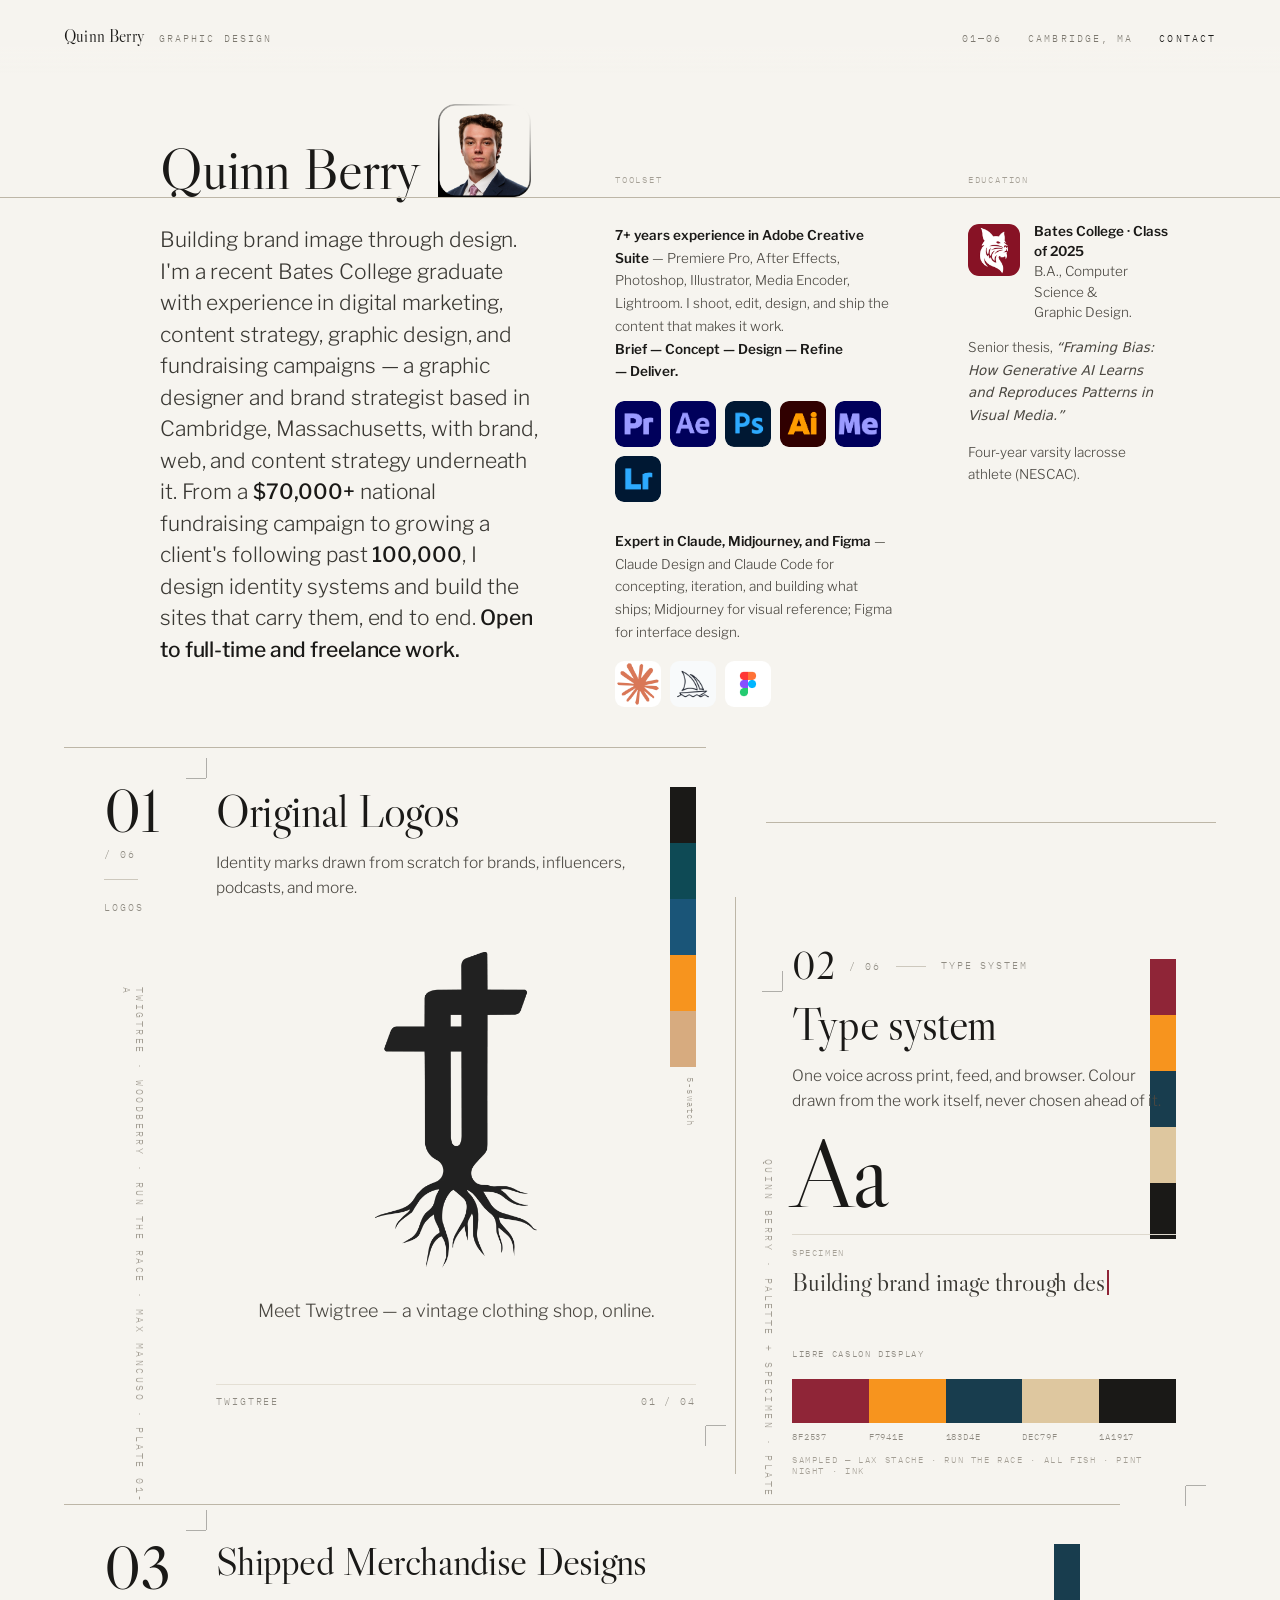
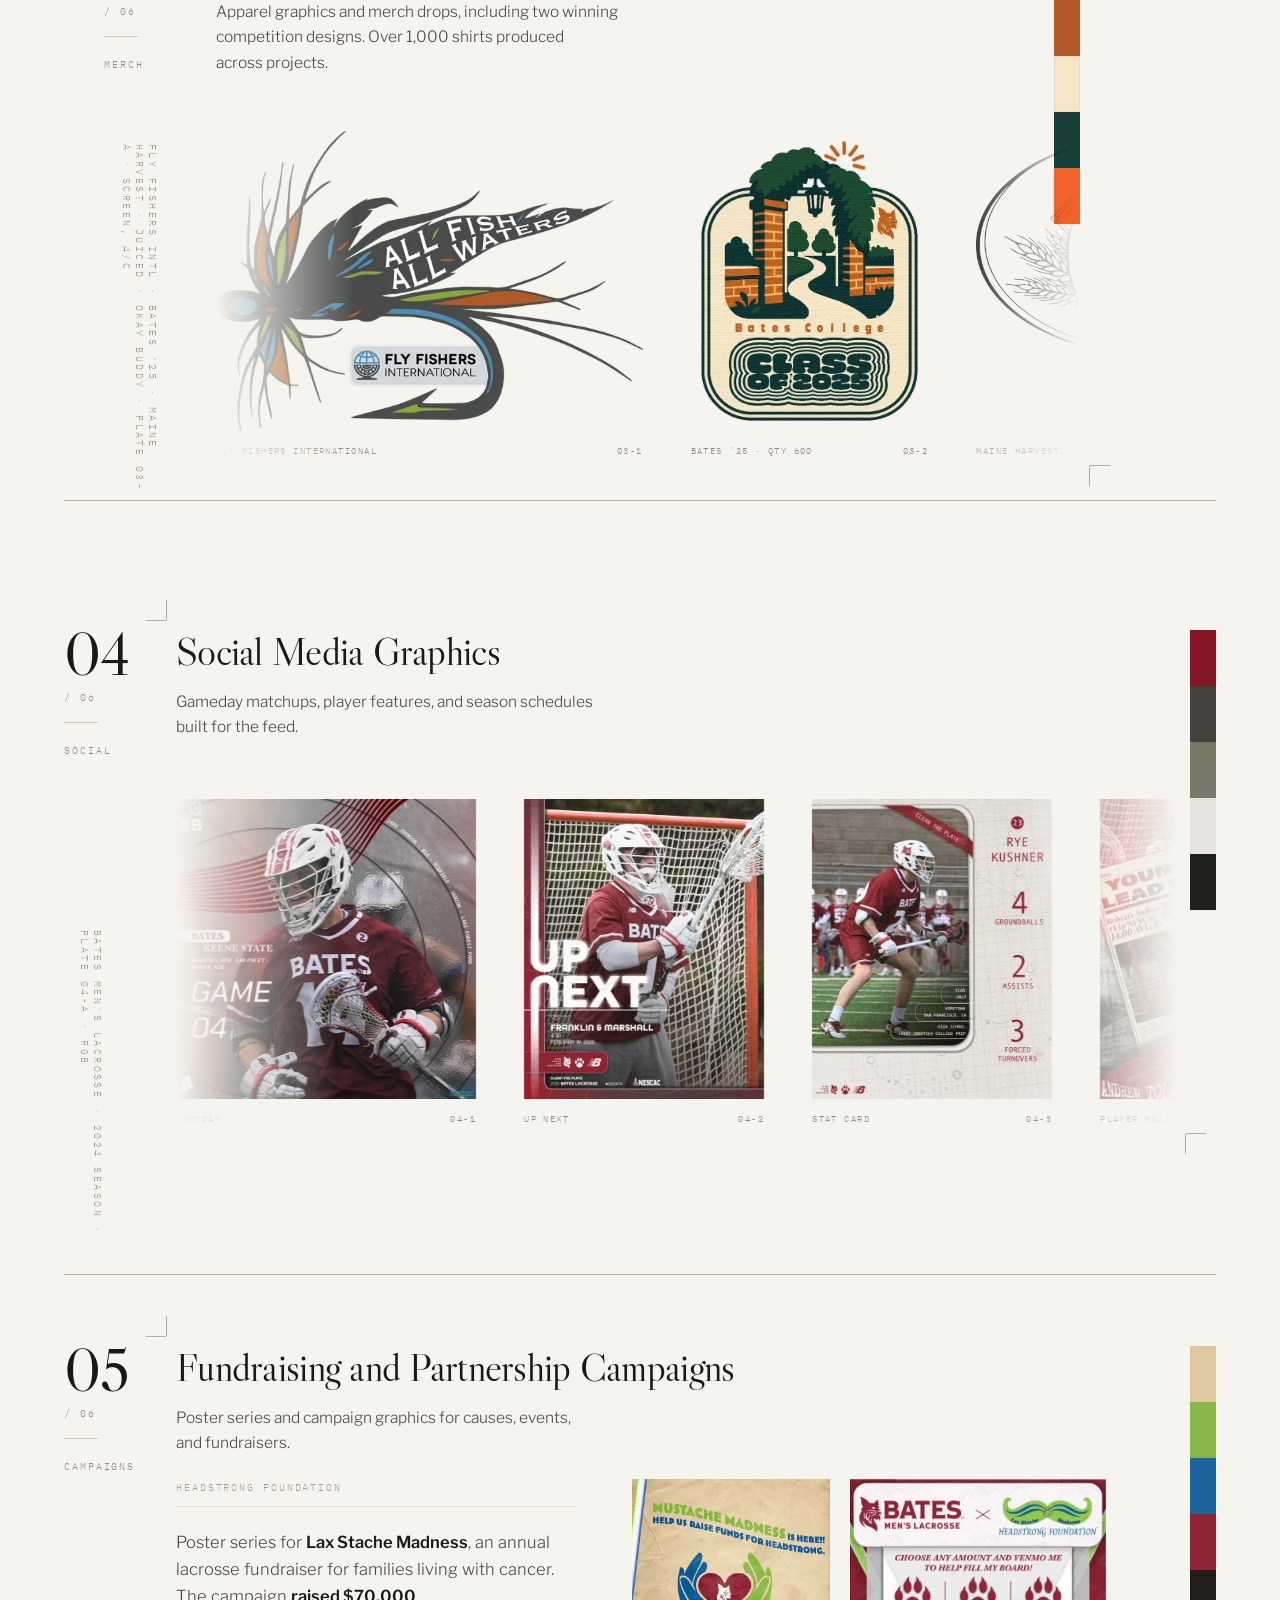
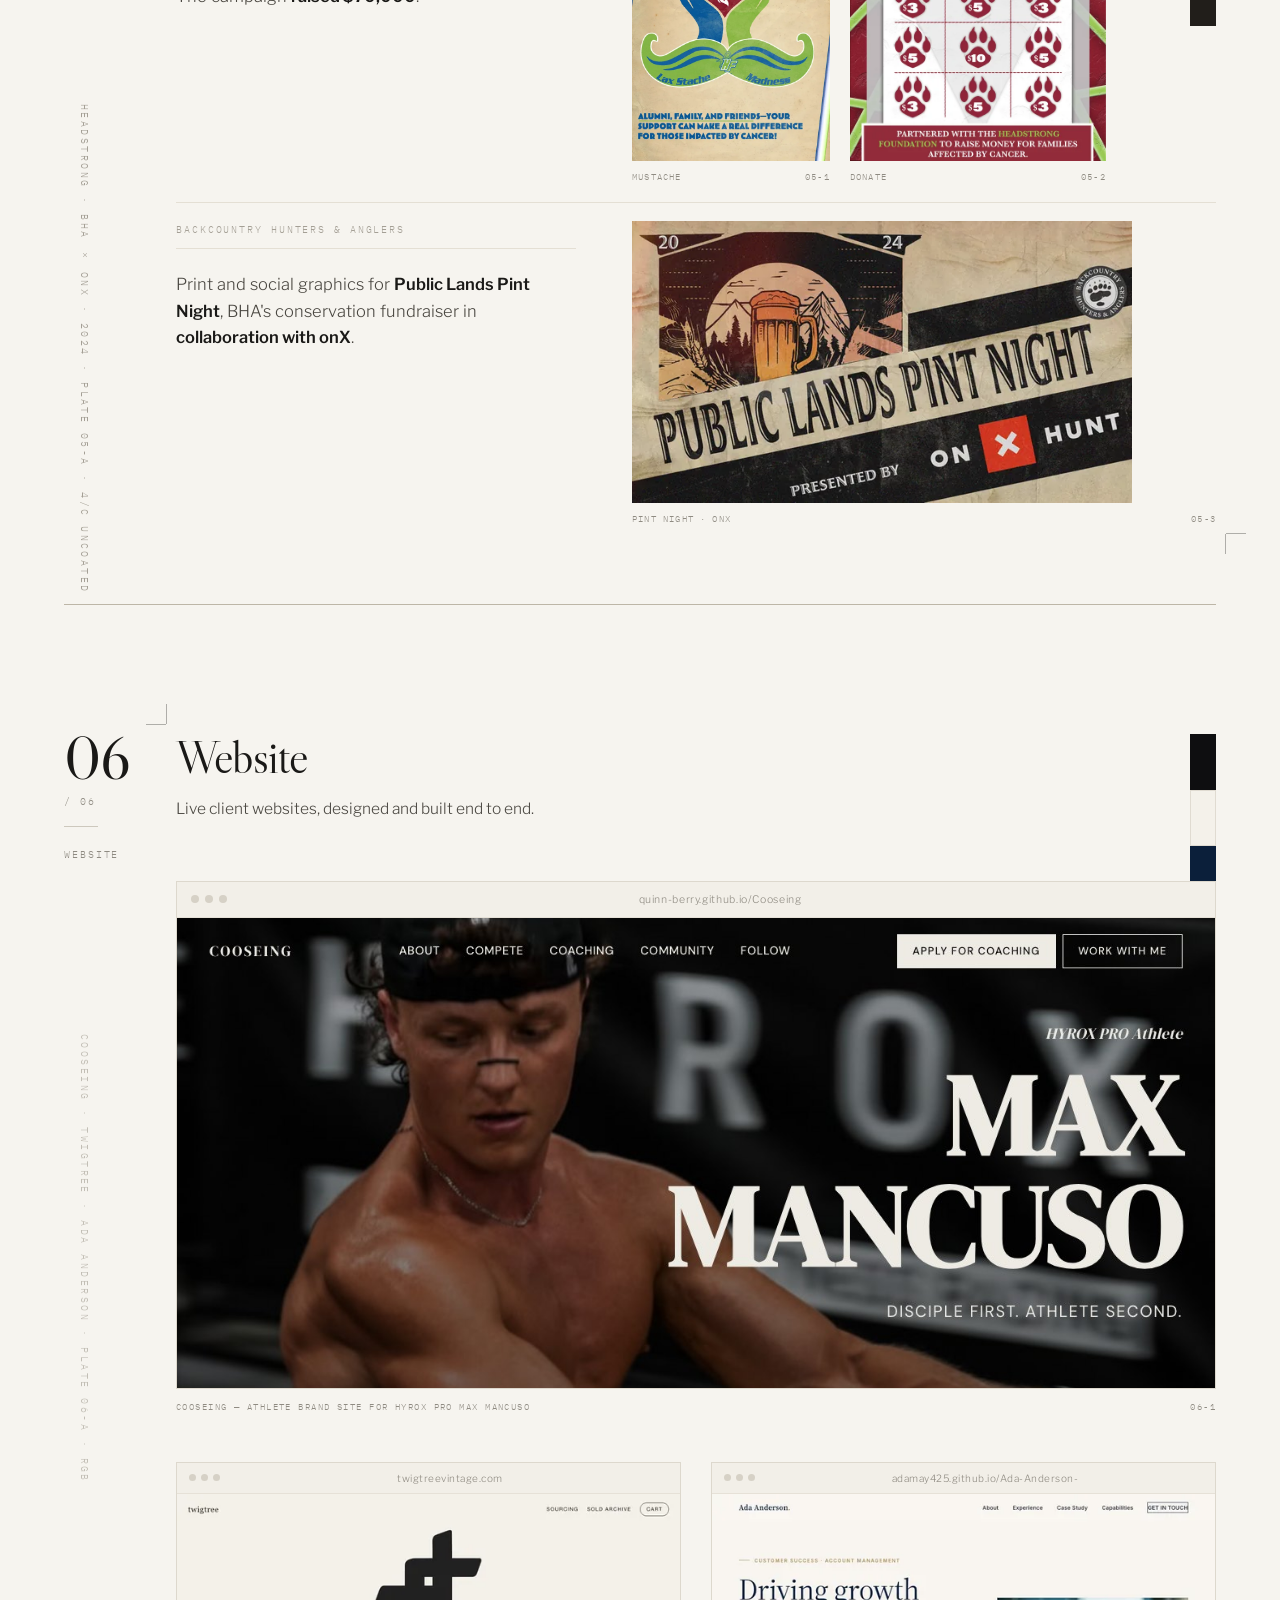
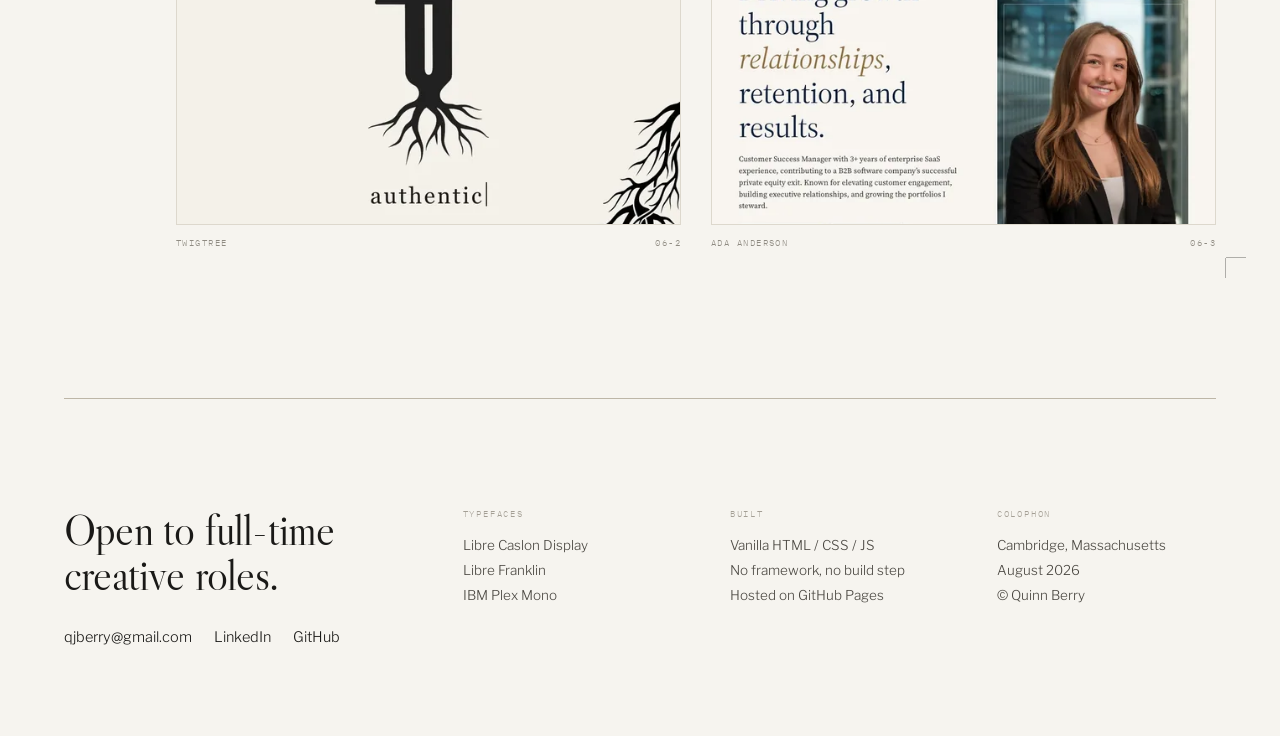
==== commit de3b1f0d: "Update thesis description in index.html" ====
--- a/index.html
+++ b/index.html
@@ -96,7 +96,7 @@
                alt="Bates College" width="176" height="176" loading="lazy" decoding="async">
           <p><strong>Bates College &middot; Class of 2025</strong><br>B.A., Computer Science &amp; Graphic Design.</p>
         </div>
-        <p class="is-second">100-page senior thesis, <em>&ldquo;Framing Bias: How Generative AI Learns and Reproduces Patterns in Visual Media.&rdquo;</em></p>
+        <p class="is-second">Senior thesis, <em>&ldquo;Framing Bias: How Generative AI Learns and Reproduces Patterns in Visual Media.&rdquo;</em></p>
         <p class="is-second">Four-year varsity lacrosse athlete (NESCAC).</p>
       </aside>
     </div>
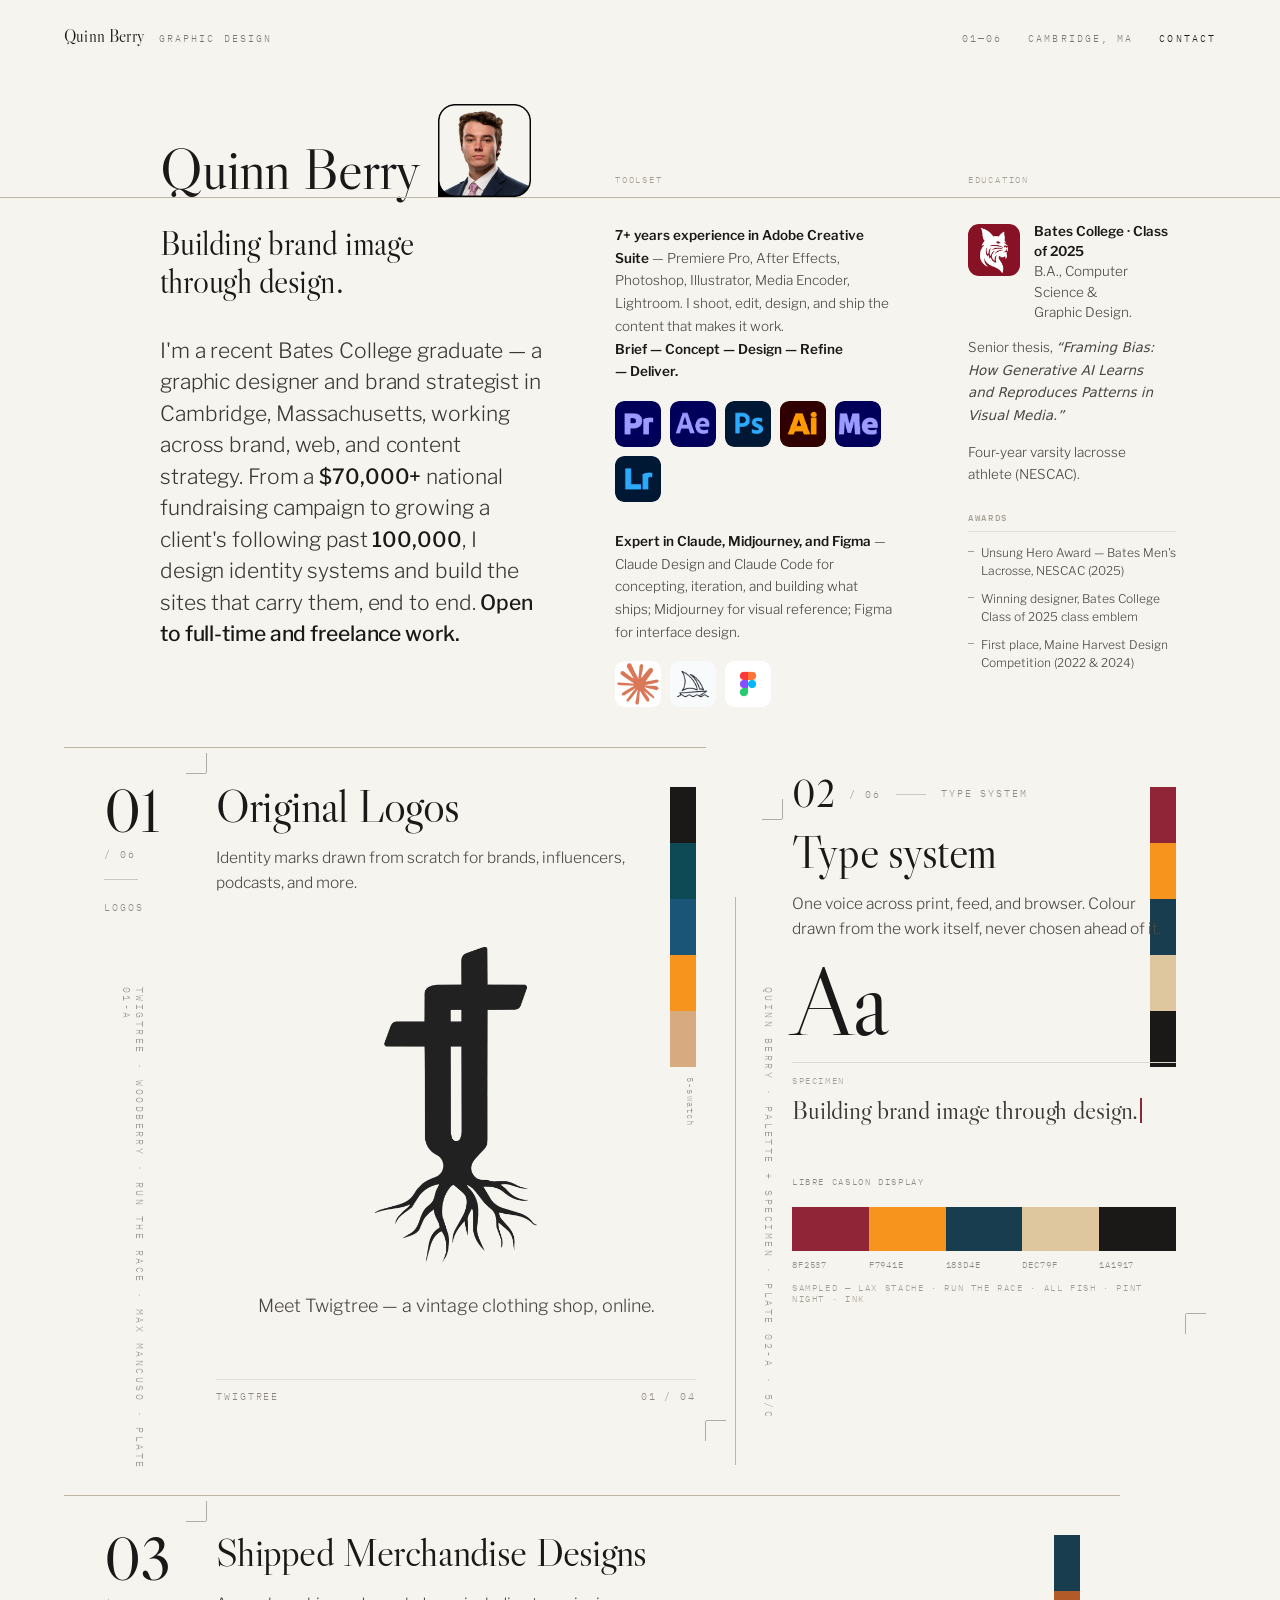
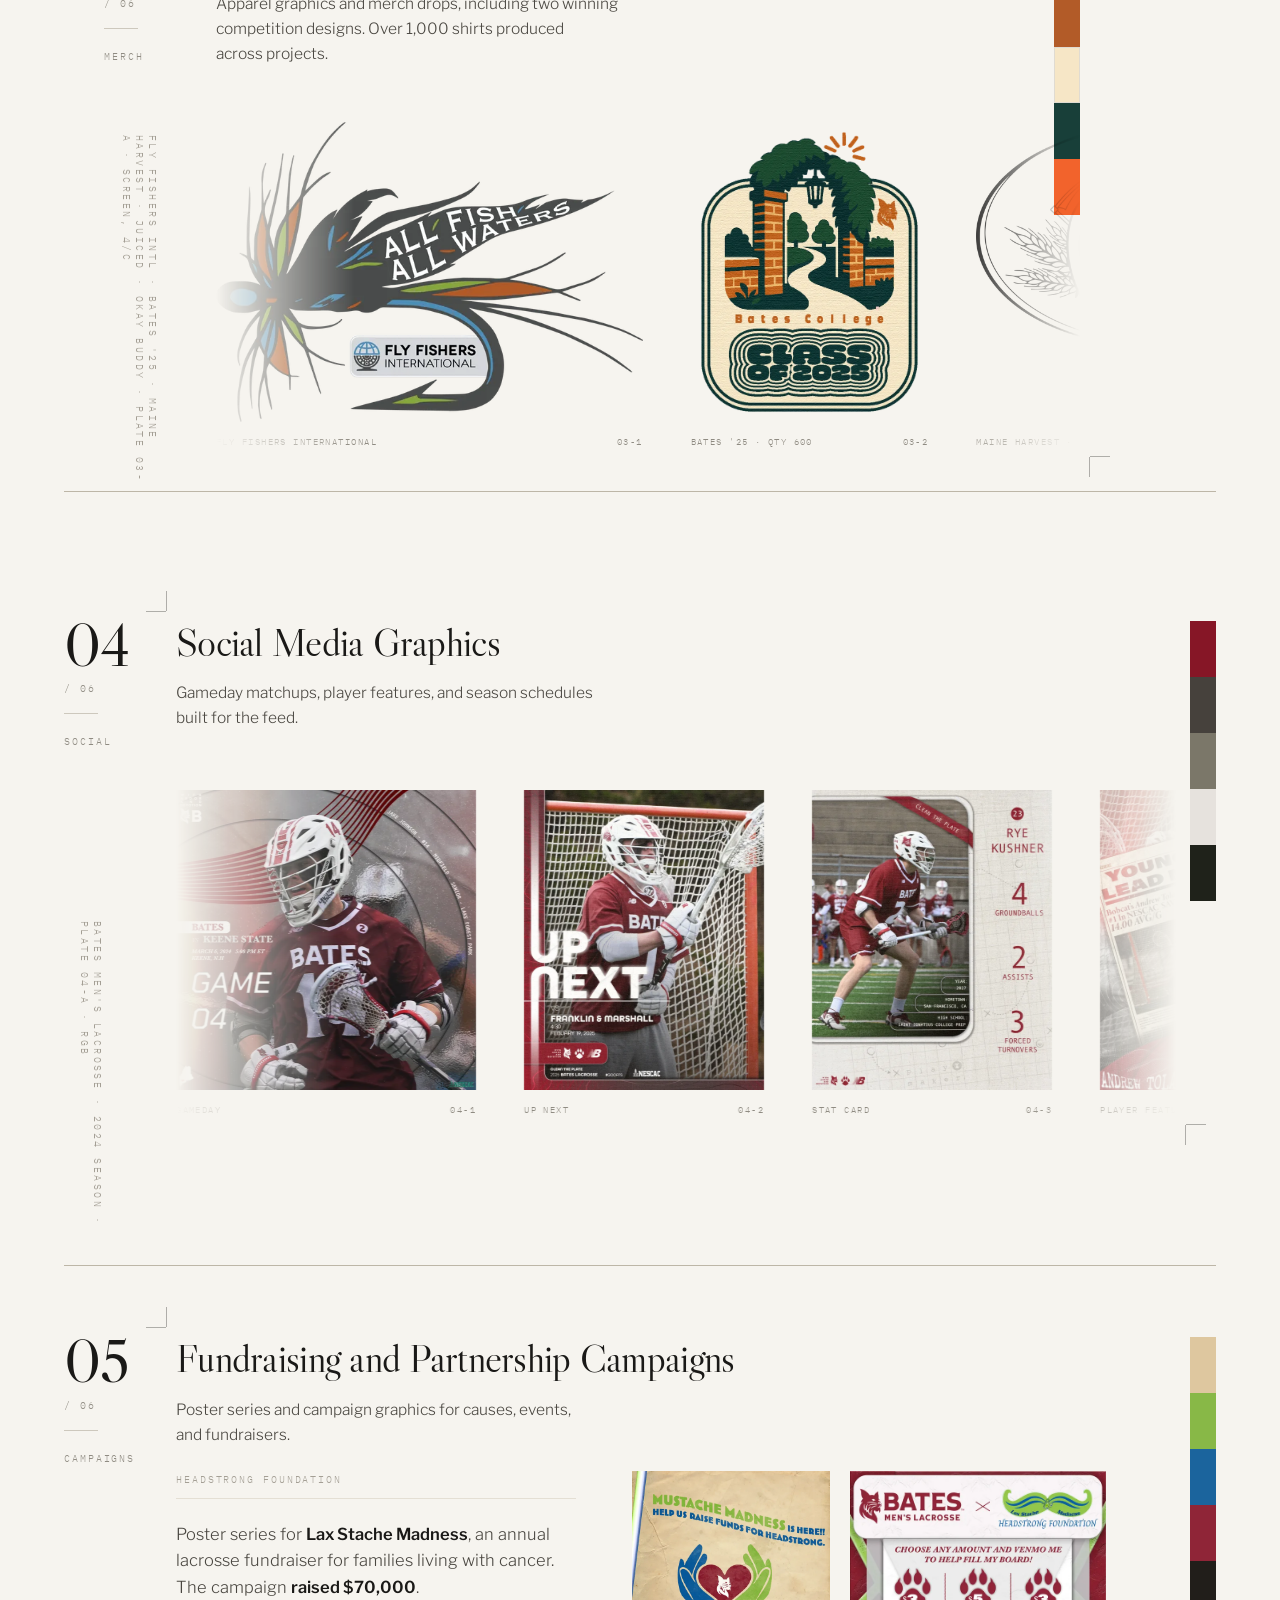
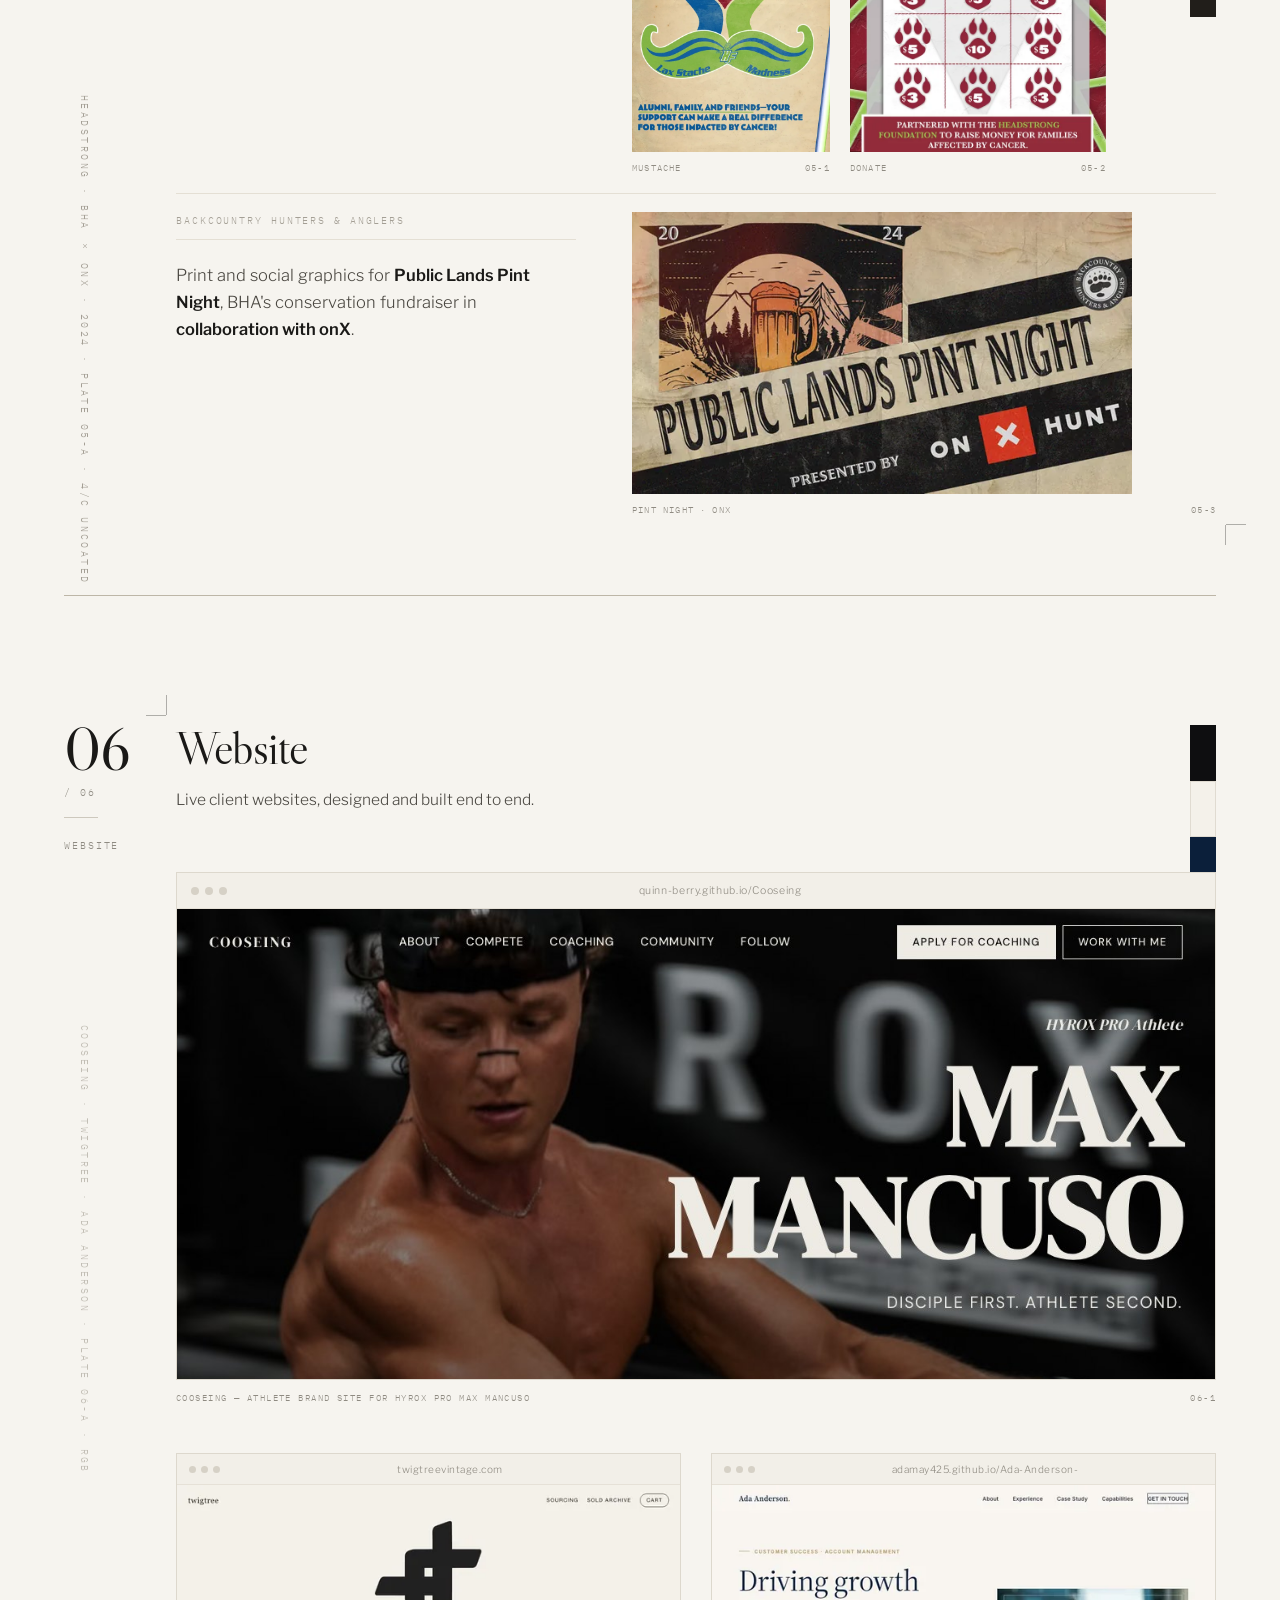
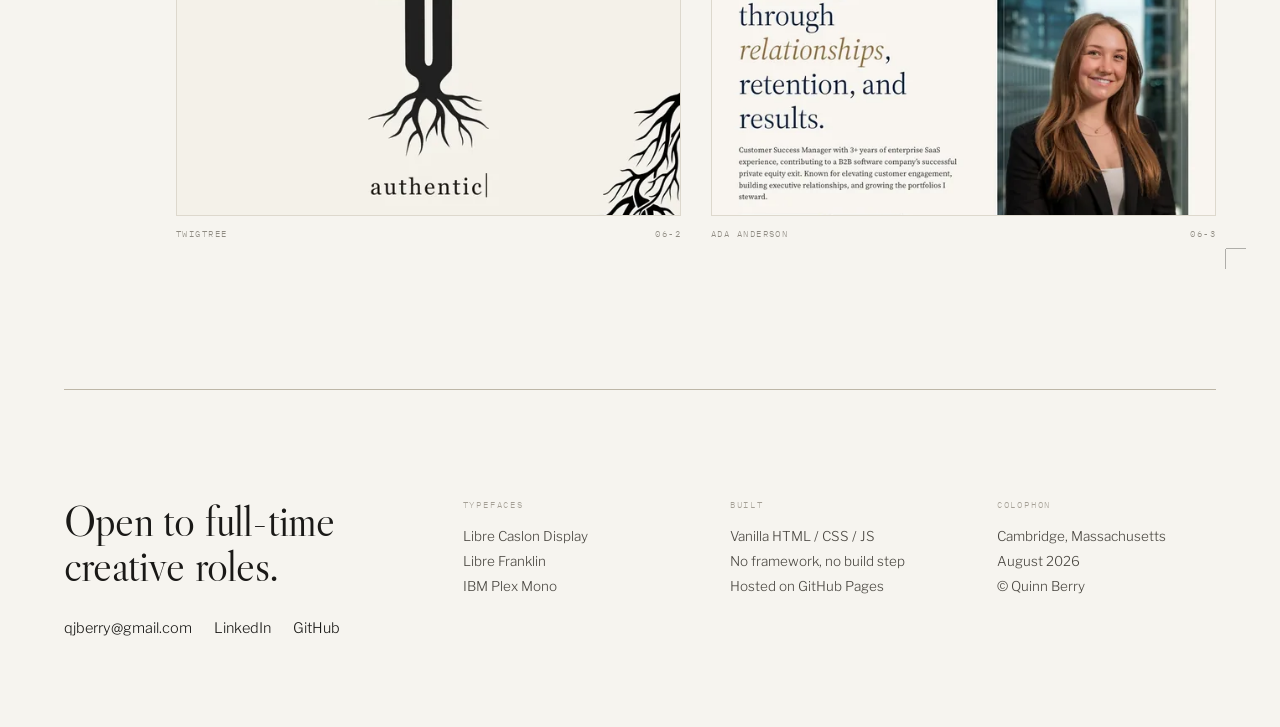
==== commit c28b06a2: "Split the hero lede into tagline and body; add awards list The lede ran as one dense paragraph that " ====
--- a/index.html
+++ b/index.html
@@ -59,8 +59,8 @@
       <div class="hero__name">
         <h1 id="s1">Quinn Berry</h1>
         <div class="hero__portrait">
-          <img src="assets/portrait/headshot-alt.png"
-               srcset="assets/portrait/headshot-alt.png 1x, assets/portrait/headshot-alt@2x.png 2x"
+          <img src="assets/portrait/headshot-final-v2.png"
+               srcset="assets/portrait/headshot-final-v2.png 1x, assets/portrait/headshot-final-v2@2x.png 2x"
                alt="Quinn Berry" width="320" height="320" decoding="async">
         </div>
       </div>
@@ -69,7 +69,10 @@
 
       <i class="hero__rule" aria-hidden="true"></i>
 
-      <p class="hero__lede">Building brand image through design. I'm a recent Bates College graduate with experience in digital marketing, content strategy, graphic design, and fundraising campaigns — a graphic designer and brand strategist based in Cambridge, Massachusetts, with brand, web, and content strategy underneath it. From a <strong>$70,000+</strong> national fundraising campaign to growing a client's following past <strong>100,000</strong>, I design identity systems and build the sites that carry them, end to end. <strong>Open to full-time and freelance work.</strong></p>
+      <div class="hero__bio">
+        <p class="hero__tagline">Building brand image through design.</p>
+        <p class="hero__lede">I'm a recent Bates College graduate — a graphic designer and brand strategist in Cambridge, Massachusetts, working across brand, web, and content strategy. From a <strong>$70,000+</strong> national fundraising campaign to growing a client's following past <strong>100,000</strong>, I design identity systems and build the sites that carry them, end to end. <strong>Open to full-time and freelance work.</strong></p>
+      </div>
 
       <aside class="toolset" aria-label="Software experience">
         <p><strong>7+ years experience in Adobe Creative Suite</strong> — Premiere Pro, After Effects, Photoshop, Illustrator, Media Encoder, Lightroom. I shoot, edit, design, and ship the content that makes it work.<br><strong>Brief — Concept — Design — Refine — Deliver.</strong></p>
@@ -98,6 +101,13 @@
         </div>
         <p class="is-second">Senior thesis, <em>&ldquo;Framing Bias: How Generative AI Learns and Reproduces Patterns in Visual Media.&rdquo;</em></p>
         <p class="is-second">Four-year varsity lacrosse athlete (NESCAC).</p>
+
+        <div class="edu__k">Awards</div>
+        <ul class="edu__awards">
+          <li>Unsung Hero Award — Bates Men's Lacrosse, NESCAC (2025)</li>
+          <li>Winning designer, Bates College Class of 2025 class emblem</li>
+          <li>First place, Maine Harvest Design Competition (2022 &amp; 2024)</li>
+        </ul>
       </aside>
     </div>
   </section>
--- a/css/site.css
+++ b/css/site.css
@@ -150,8 +150,8 @@
   grid-template-columns: repeat(12, 1fr);
   grid-template-rows:
     auto      /* 1  hero body                              */
-    76px      /* 2  hero bottom  ∩  01 top                 */
-    96px      /* 3  01 body                                */
+    76px      /* 2  hero bottom  ∩  01 and 02 top          */
+    96px      /* 3  01 and 02 body                         */
     auto      /* 4  01 and 02 both grow here               */
     56px      /* 5  01 bottom    ∩  02 body                */
     88px      /* 6  02 bottom    ∩  03 top                 */
@@ -191,7 +191,9 @@
 
 .blk--hero   { grid-column: 2 / 13; grid-row: 1 / 3; z-index: 1; }
 .blk--mark   { grid-column: 1 / 8;  grid-row: 2 / 6; z-index: 3; }
-.blk--type   { grid-column: 7 / 13; grid-row: 4 / 7; z-index: 2; }
+/* Same start row as 01, so the two open on one line rather than stepping.
+   Same end row as before, so 02's lap over 03 underneath is unchanged. */
+.blk--type   { grid-column: 7 / 13; grid-row: 2 / 7; z-index: 2; }
 .blk--wide   { grid-column: 1 / 12; grid-row: 6 / 8; z-index: 4; }
 
 /* Bottom padding on each block has to clear the overlap band beneath it,
@@ -373,10 +375,10 @@
    their bottoms instead, so they start at three different heights. One
    shared padding-top then puts every column's first line on the same
    baseline under the rule. */
-.hero__lede  { grid-column: 1; grid-row: 3; }
+.hero__bio   { grid-column: 1; grid-row: 3; }
 .toolset     { grid-column: 2; grid-row: 3; }
 .edu         { grid-column: 3; grid-row: 3; }
-.hero__lede, .toolset, .edu { align-self: start; padding-top: 26px; margin-top: 0; }
+.hero__bio, .toolset, .edu { align-self: start; padding-top: 26px; margin-top: 0; }
 .toolset > :first-child, .edu > :first-child { margin-top: 0; }
 
 /* Column heads. These used to be .toolset__label with its own bottom border;
@@ -395,6 +397,19 @@
   margin: 0; max-width: var(--measure); color: var(--ink-soft); text-wrap: pretty;
 }
 .hero__lede strong { font-weight: 500; color: var(--ink); }
+
+/* The opening line set as display type rather than as the paragraph's first
+   sentence. One --bio-fs drives both, so the 1.6x relationship survives the
+   breakpoint where the body size drops. */
+.hero__bio { --bio-fs: 21px; }
+.hero__lede { font-size: var(--bio-fs); }
+.hero__tagline {
+  font-family: var(--serif); font-weight: 400;
+  font-size: calc(var(--bio-fs) * 1.6);
+  line-height: 1.14; letter-spacing: -0.015em;
+  color: var(--ink); margin: 0 0 34px;
+  max-width: var(--measure); text-wrap: pretty;
+}
 
 /* Name and portrait share a line; the lede runs full width underneath both.
    Everything here is expressed as a multiple of --name rather than in fixed
@@ -463,6 +478,25 @@
 .edu strong { font-weight: 600; color: var(--ink); }
 .edu em { font-style: italic; }
 
+/* Awards. Its own mono label to match the column heads above, and a step down
+   in size so the list reads as a footnote to the degree rather than competing
+   with it. */
+.edu__k {
+  font-family: var(--mono); font-size: 8.5px; letter-spacing: 0.2em;
+  text-transform: uppercase; color: var(--muted-2); font-weight: 500;
+  margin: 26px 0 12px; padding-bottom: 8px;
+  border-bottom: 1px solid var(--rule-soft);
+}
+.edu__awards {
+  margin: 0; padding: 0; list-style: none;
+  font-size: 12px; line-height: 1.5; color: var(--body);
+}
+.edu__awards li { margin-top: 10px; padding-left: 13px; position: relative; text-wrap: pretty; }
+.edu__awards li::before {
+  content: ""; position: absolute; left: 0; top: 0.62em;
+  width: 6px; height: 1px; background: var(--muted-2);
+}
+
 /* logo carousel */
 /* The carousel runs at 150% of its original size. Block 01 shares a grid
    row with 02 and 02 is the taller of the two, so the block was already
@@ -734,19 +768,19 @@
     grid-template-rows: auto;
     row-gap: 0;
   }
-  .hero__name, .hero__lede, .toolset, .edu,
+  .hero__name, .hero__bio, .toolset, .edu,
   .hero__k--tools, .hero__k--edu { grid-column: 1; grid-row: auto; }
   /* Source order puts both heads straight after the name so they can share
      row 1 of the desktop grid. Stacked, that strands them above the lede and
      away from the bodies they label, so the reading order is restored here. */
   .hero__name    { order: 1; }
-  .hero__lede    { order: 2; }
+  .hero__bio     { order: 2; }
   .hero__k--tools{ order: 3; }
   .toolset       { order: 4; }
   .hero__k--edu  { order: 5; }
   .edu           { order: 6; }
   .hero__rule { display: none; }
-  .hero__lede { margin-bottom: 46px; }
+  .hero__bio { margin-bottom: 46px; }
   .hero__k { border-bottom: 1px solid var(--rule); margin-top: 34px; }
   .toolset, .edu { padding-top: 0; max-width: 520px; }
 
@@ -806,7 +840,7 @@
   .nav__inner { padding: 18px var(--edge); }
   .nav__kicker { display: none; }
 
-  .hero__lede { font-size: 18px; }
+  .hero__bio { --bio-fs: 18px; }
   .marks__art { height: 300px; padding: 14px 18px; }
   .marks__cap { min-height: 120px; padding: 0 8px; }
   .marks__cap p { font-size: 16px; margin-top: 16px; }
